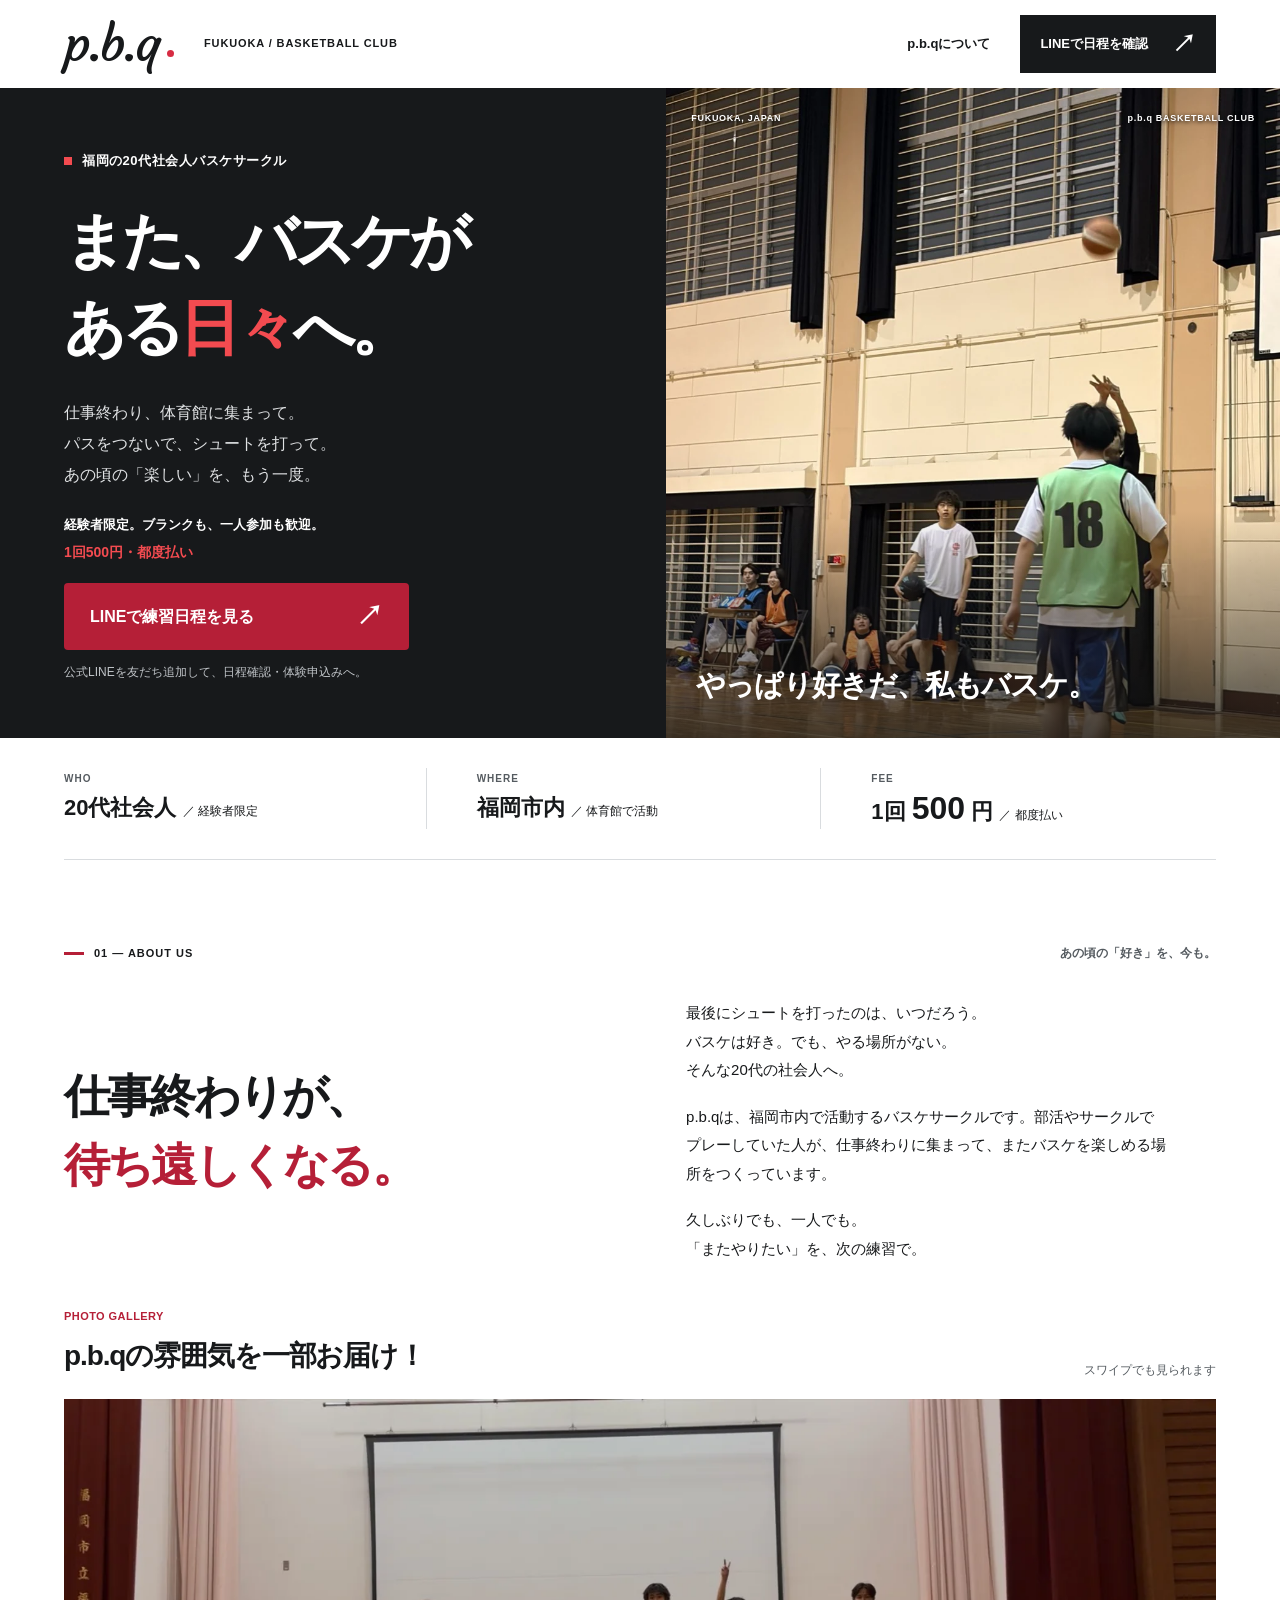
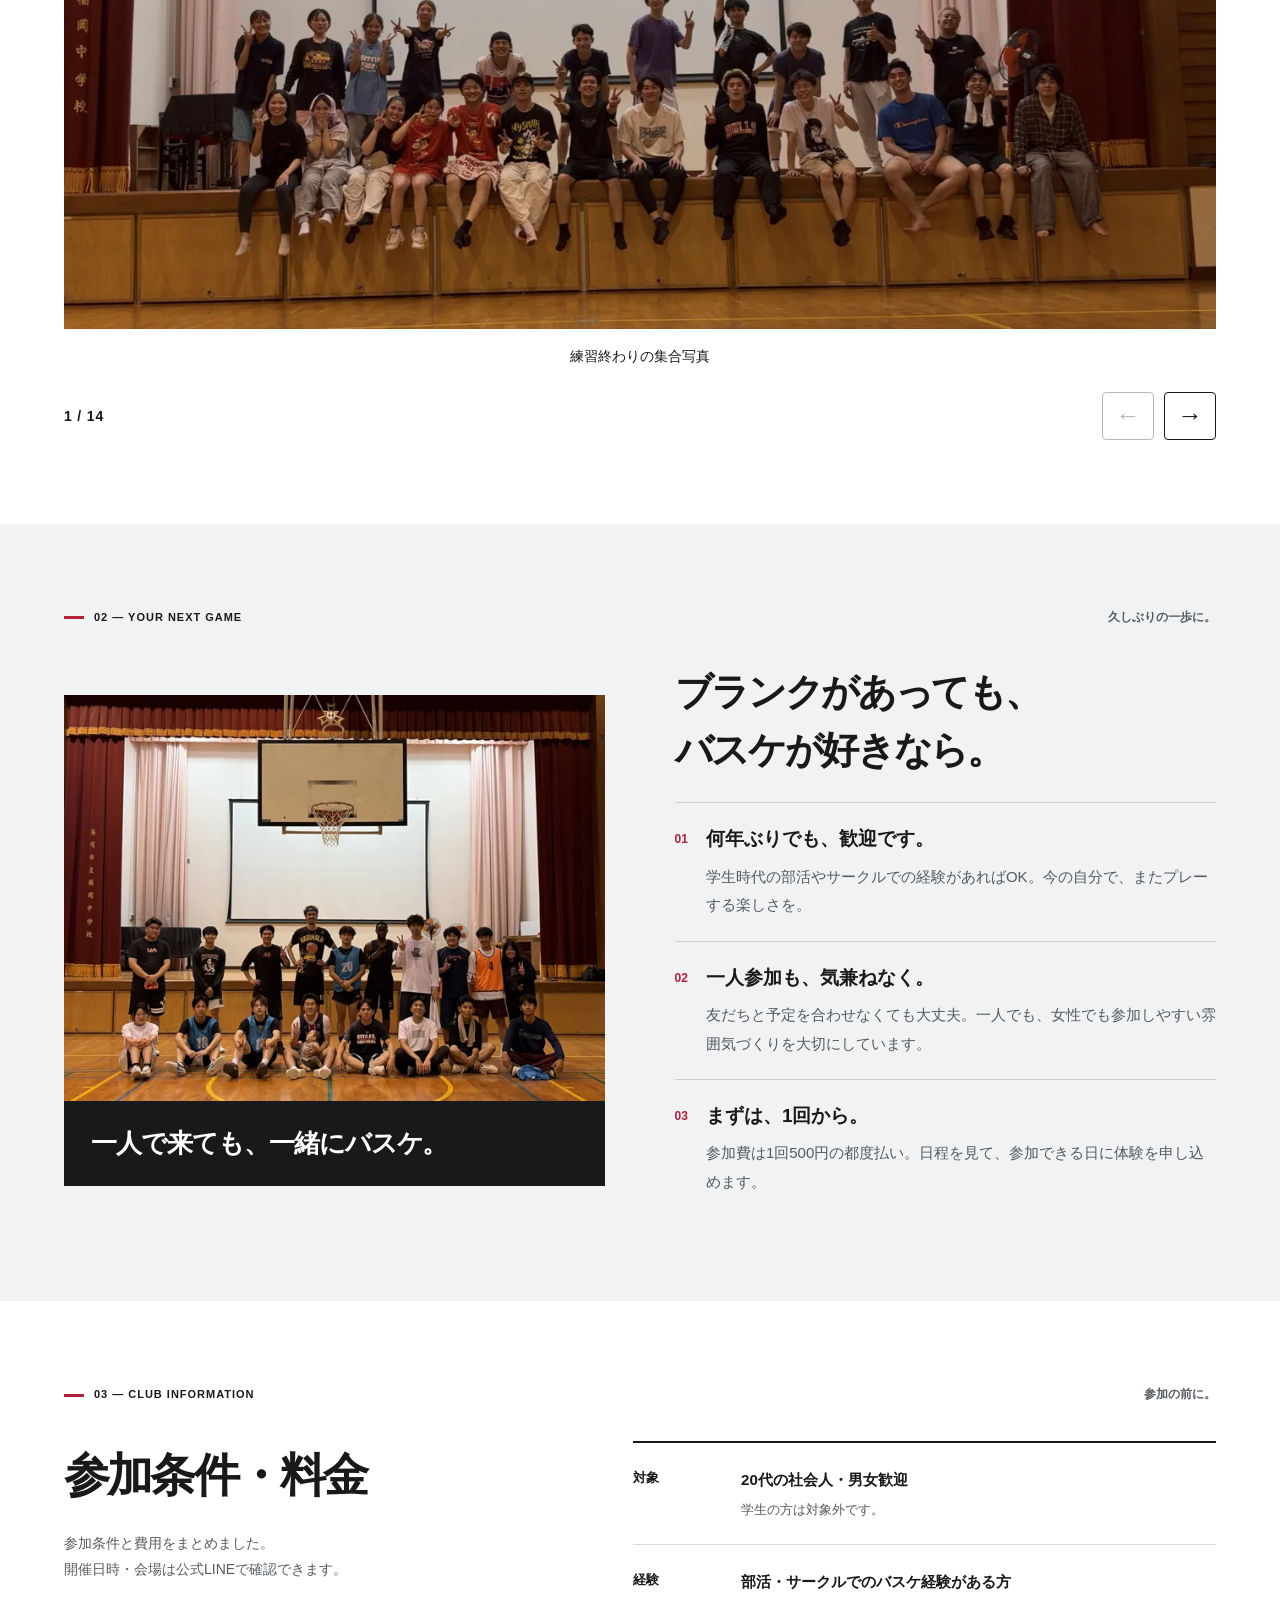
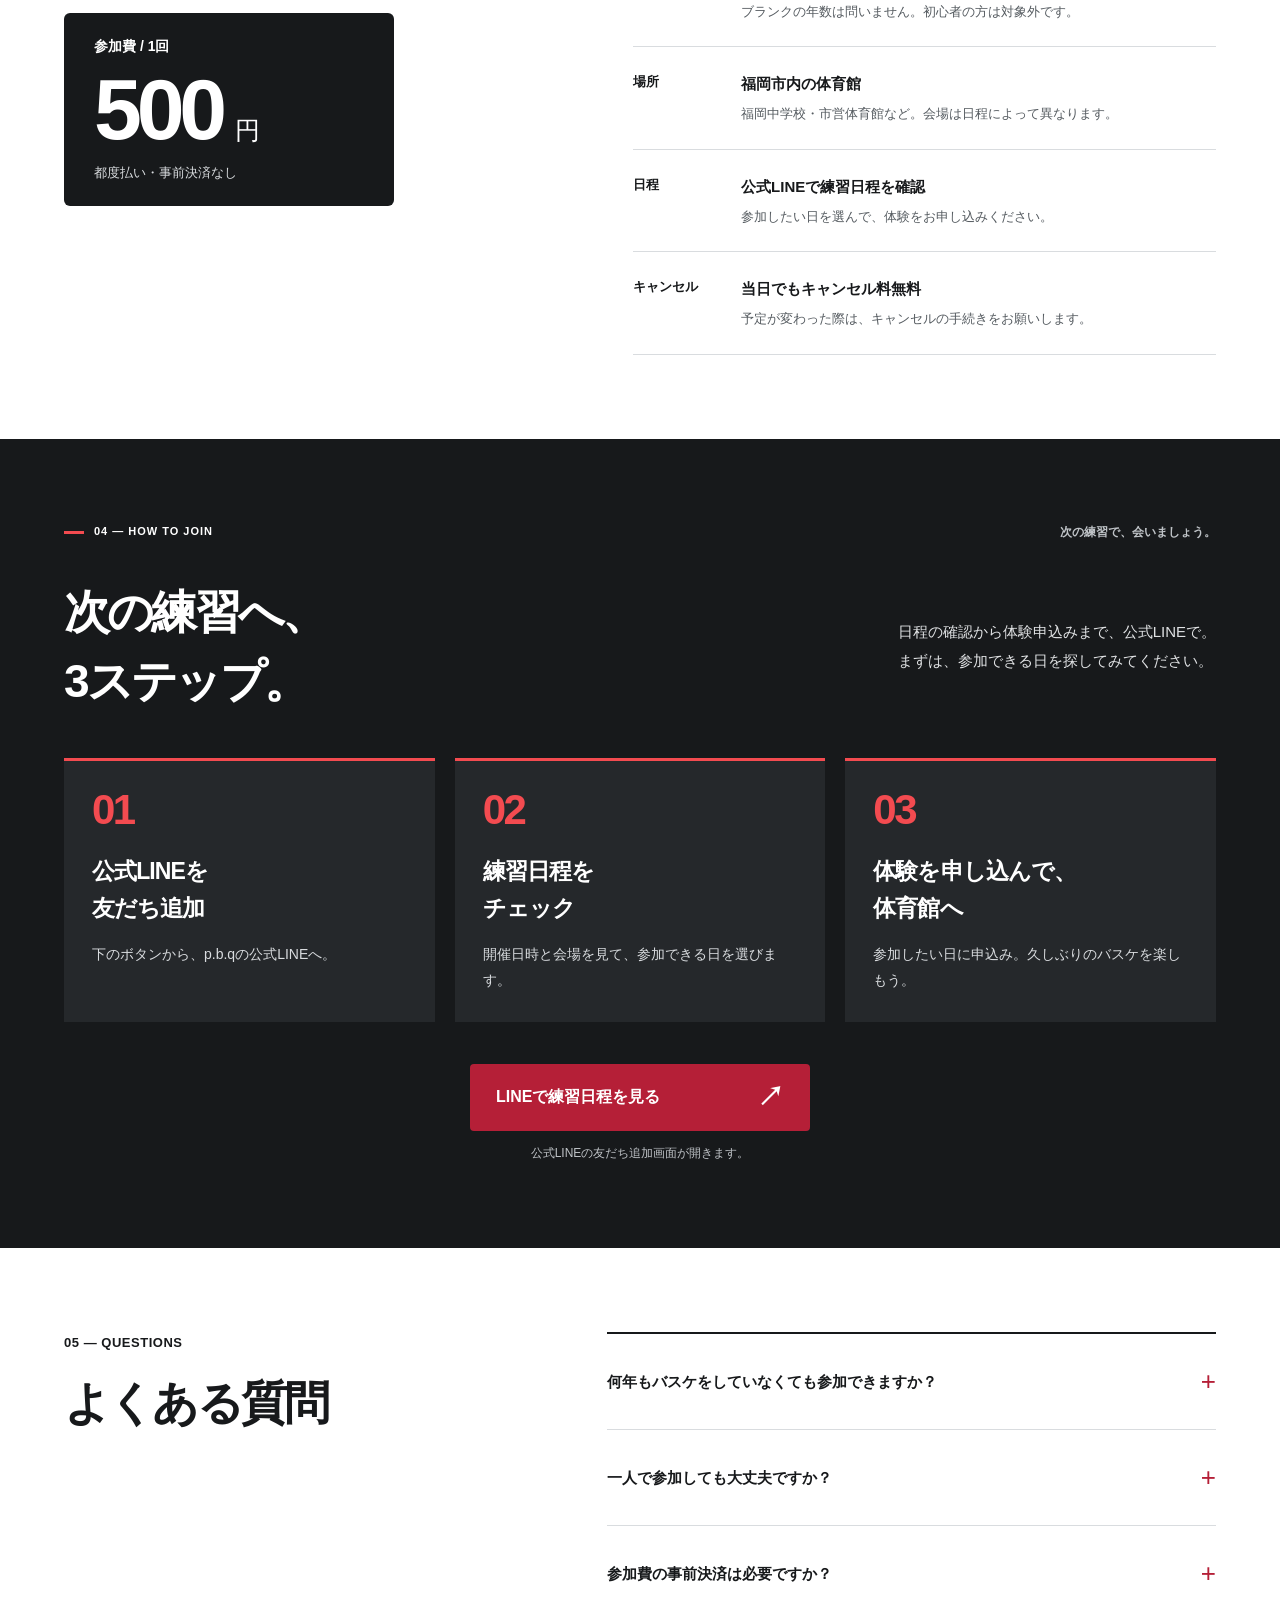
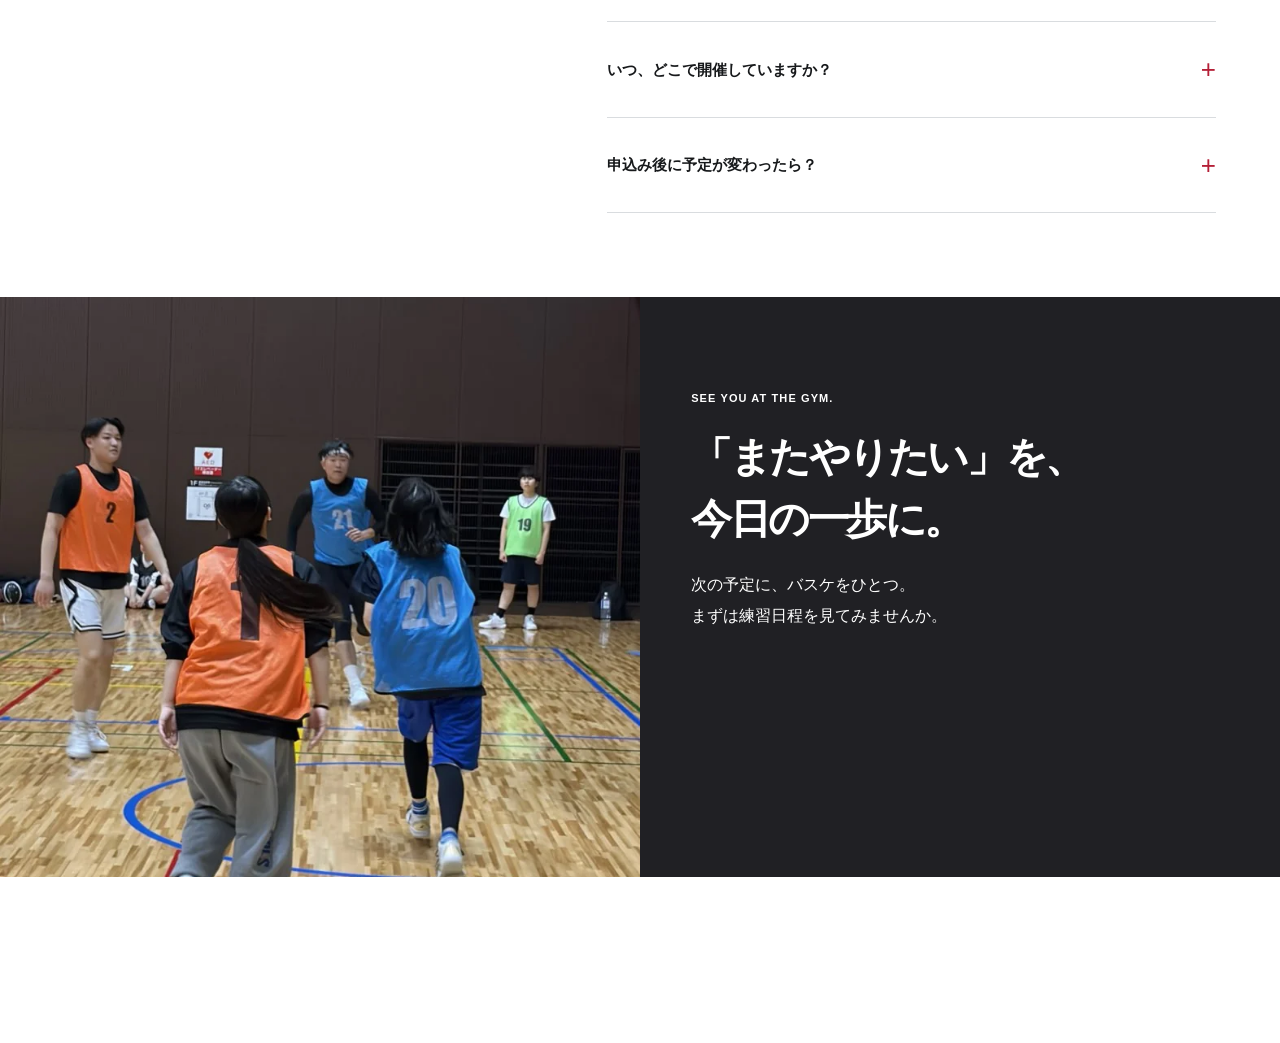
==== index.html @ 08706502 "Fire reveals once elements are 40% up the screen Co-Authored-By: Claude Opus 5 <noreply@anthropic.co" ====
<!doctype html>
<html lang="ja">
<head>
  <meta charset="utf-8">
  <meta name="viewport" content="width=device-width, initial-scale=1">
  <meta name="theme-color" content="#f4f1e9">
  <title>p.b.q｜また、バスケがある日々へ。福岡の20代社会人バスケ</title>
  <meta name="description" content="福岡で、もう一度バスケを。p.b.qは20代社会人・経験者のためのバスケサークルです。ブランク歓迎、一人参加も歓迎。1回500円。練習日程の確認と体験申込みは公式LINEから。">
  <link rel="canonical" href="https://spseishirotaguchi-sudo.github.io/pbq-lp/">
  <meta property="og:type" content="website">
  <meta property="og:locale" content="ja_JP">
  <meta property="og:title" content="また、バスケがある日々へ。｜p.b.q">
  <meta property="og:description" content="福岡の20代社会人バスケ。経験者限定・ブランク歓迎・1回500円。まずはLINEで練習日程を確認。">
  <meta property="og:url" content="https://spseishirotaguchi-sudo.github.io/pbq-lp/">
  <meta property="og:image" content="https://spseishirotaguchi-sudo.github.io/pbq-lp/img/teamphoto.jpg">
  <meta name="twitter:card" content="summary_large_image">
  <link rel="preload" href="assets/fonts/Courgette-Regular.ttf" as="font" type="font/ttf" crossorigin>
  <link rel="stylesheet" href="styles.css?v=5b7e20d913ac">
  <script>document.documentElement.className += ' js-rv';</script>
</head>
<body>
<a class="skip-link" href="#main">本文へ移動</a>
<header class="site-header wrap">
  <a class="wordmark" href="#" aria-label="p.b.q ページの先頭へ">p.b.q<span class="logo-dot" aria-hidden="true"></span></a>
  <span class="header-location">FUKUOKA / BASKETBALL CLUB</span>
  <nav aria-label="メインナビゲーション">
    <a class="nav-about" href="#about">p.b.qについて</a>
    <a class="header-cta" href="https://lin.ee/rdgWlbC" target="_blank" rel="noopener">LINEで日程を確認 <span aria-hidden="true">↗</span></a>
  </nav>
</header>
<main id="main">
  <div class="hero-stage"><section class="hero wrap" aria-labelledby="hero-title">
    <div class="hero-copy"><div class="hero-heading">
      <p class="eyebrow"><span class="small-square" aria-hidden="true"></span> 福岡の20代社会人バスケサークル</p>
      <h1 id="hero-title"><span>また、バスケが</span><br><span>ある<span class="outline-word">日々</span>へ。</span></h1>
      </div><div class="hero-details"><p class="hero-lead">仕事終わり、体育館に集まって。<br>パスをつないで、シュートを打って。<br>あの頃の「楽しい」を、もう一度。</p>
      <p class="hero-qualification">経験者限定。ブランクも、一人参加も歓迎。<br><span class="hero-fee">1回500円・都度払い</span></p>
      <a class="button" href="https://lin.ee/rdgWlbC" target="_blank" rel="noopener">LINEで練習日程を見る <span aria-hidden="true">↗</span></a>
      <p class="button-note">公式LINEを友だち追加して、日程確認・体験申込みへ。</p></div>
    </div>
    <div class="hero-visual">
      <div class="photo-index"><span>FUKUOKA, JAPAN</span><span>p.b.q BASKETBALL CLUB</span></div>
      <img class="hero-photo" src="assets/main-hero-1000.webp" srcset="assets/main-hero-560.webp 560w, assets/main-hero-1000.webp 1000w" sizes="(max-width:700px) 100vw, 50vw" width="1000" height="1779" alt="体育館でシュートを見上げる緑のビブスのメンバー" fetchpriority="high">
      <div class="photo-tag"><span>やっぱり好きだ、私もバスケ。</span></div>

    </div>
  </section>
  </div><div class="facts wrap" aria-label="参加の基本情報">
    <div><span class="fact-label">WHO</span><p>20代社会人 <small>／ 経験者限定</small></p></div>
    <div><span class="fact-label">WHERE</span><p>福岡市内 <small>／ 体育館で活動</small></p></div>
    <div><span class="fact-label">FEE</span><p>1回 <strong>500</strong> 円 <small>／ 都度払い</small></p></div>
  </div>

  <section class="intro section wrap" id="about" aria-labelledby="about-title">
    <div class="section-kicker"><span>01 — ABOUT US</span><span>あの頃の「好き」を、今も。</span></div>
    <div class="intro-grid">
      <h2 id="about-title">仕事終わりが、<br><span class="accent">待ち遠しくなる。</span></h2>
      <div class="intro-copy"><p>最後にシュートを打ったのは、いつだろう。<br>バスケは好き。でも、やる場所がない。<br>そんな20代の社会人へ。</p><p>p.b.qは、福岡市内で活動するバスケサークルです。部活やサークルでプレーしていた人が、仕事終わりに集まって、またバスケを楽しめる場所をつくっています。</p><p>久しぶりでも、一人でも。<br>「またやりたい」を、次の練習で。</p></div>
    </div>
    <section class="photo-gallery" aria-labelledby="gallery-title" aria-roledescription="カルーセル">
<div class="gallery-heading"><div><p class="eyebrow">PHOTO GALLERY</p><h3 id="gallery-title">p.b.qの雰囲気を一部お届け！</h3></div><span class="gallery-hint">スワイプでも見られます</span></div>
<div class="gallery-track" id="gallery-track" tabindex="0" aria-label="p.b.qの写真。左右の矢印キーでも切り替えられます"><figure class="gallery-slide" role="group" aria-roledescription="スライド" aria-label="1 / 14"><img src="assets/photo-teamphoto.webp" width="1400" height="644" alt="p.b.q：練習終わりの集合写真" loading="lazy" decoding="async"><figcaption>練習終わりの集合写真</figcaption></figure><figure class="gallery-slide" role="group" aria-roledescription="スライド" aria-label="2 / 14"><img src="assets/photo-action1.webp" width="675" height="1200" alt="p.b.q：練習中のひとコマ" loading="lazy" decoding="async"><figcaption>練習中のひとコマ</figcaption></figure><figure class="gallery-slide" role="group" aria-roledescription="スライド" aria-label="3 / 14"><img src="assets/photo-gallery1.webp" width="618" height="1100" alt="p.b.q：ゴール前のプレー" loading="lazy" decoding="async"><figcaption>ゴール前のプレー</figcaption></figure><figure class="gallery-slide" role="group" aria-roledescription="スライド" aria-label="4 / 14"><img src="assets/photo-gallery2.webp" width="618" height="1100" alt="p.b.q：シュートを狙って" loading="lazy" decoding="async"><figcaption>シュートを狙って</figcaption></figure><figure class="gallery-slide" role="group" aria-roledescription="スライド" aria-label="5 / 14"><img src="assets/photo-gallery3.webp" width="825" height="1100" alt="p.b.q：体育館でのひとコマ" loading="lazy" decoding="async"><figcaption>体育館でのひとコマ</figcaption></figure><figure class="gallery-slide" role="group" aria-roledescription="スライド" aria-label="6 / 14"><img src="assets/photo-gallery4.webp" width="618" height="1100" alt="p.b.q：ゲームの時間" loading="lazy" decoding="async"><figcaption>ゲームの時間</figcaption></figure><figure class="gallery-slide" role="group" aria-roledescription="スライド" aria-label="7 / 14"><img src="assets/photo-gallery5.webp" width="618" height="1100" alt="p.b.q：シュート直前" loading="lazy" decoding="async"><figcaption>シュート直前</figcaption></figure><figure class="gallery-slide" role="group" aria-roledescription="スライド" aria-label="8 / 14"><img src="assets/photo-gallery2.webp" width="618" height="1100" alt="p.b.q：いつもの練習風景" loading="lazy" decoding="async"><figcaption>いつもの練習風景</figcaption></figure><figure class="gallery-slide" role="group" aria-roledescription="スライド" aria-label="9 / 14"><img src="assets/photo-tower.webp" width="675" height="1200" alt="p.b.q：リバウンド！！" loading="lazy" decoding="async"><figcaption>リバウンド！！</figcaption></figure><figure class="gallery-slide" role="group" aria-roledescription="スライド" aria-label="10 / 14"><img src="assets/photo-net.webp" width="506" height="900" alt="p.b.q：上向いていこう" loading="lazy" decoding="async"><figcaption>上向いていこう</figcaption></figure><figure class="gallery-slide" role="group" aria-roledescription="スライド" aria-label="11 / 14"><img src="assets/photo-gallery6.webp" width="825" height="1100" alt="p.b.q：練習後の集合写真" loading="lazy" decoding="async"><figcaption>練習後の集合写真</figcaption></figure><figure class="gallery-slide" role="group" aria-roledescription="スライド" aria-label="12 / 14"><img src="assets/photo-gallery7.webp" width="1100" height="825" alt="p.b.q：みんなで記念撮影" loading="lazy" decoding="async"><figcaption>みんなで記念撮影</figcaption></figure><figure class="gallery-slide" role="group" aria-roledescription="スライド" aria-label="13 / 14"><img src="assets/photo-group.webp" width="1200" height="675" alt="p.b.q：p.b.q初懇親会！" loading="lazy" decoding="async"><figcaption>p.b.q初懇親会！</figcaption></figure><figure class="gallery-slide" role="group" aria-roledescription="スライド" aria-label="14 / 14"><img src="assets/photo-pushbg.webp" width="675" height="1200" alt="p.b.q：屋外でのバスケ" loading="lazy" decoding="async"><figcaption>屋外でのバスケ</figcaption></figure></div>
<div class="gallery-controls"><p class="gallery-count" aria-live="polite" aria-atomic="true">1 / 14</p><div><button type="button" class="gallery-prev" aria-label="前の写真" aria-controls="gallery-track" disabled>←</button><button type="button" class="gallery-next" aria-label="次の写真" aria-controls="gallery-track">→</button></div></div>
</section>
  </section>

  <section class="experience section" aria-labelledby="experience-title">
    <div class="wrap">
      <div class="section-kicker"><span>02 — YOUR NEXT GAME</span><span>久しぶりの一歩に。</span></div>
      <div class="experience-grid">
        <div class="experience-photo"><img src="assets/gallery7-1100.webp" srcset="assets/gallery7-640.webp 640w, assets/gallery7-1100.webp 1100w" sizes="(max-width: 700px) 100vw, 50vw" width="1100" height="825" alt="練習後にゴールの下で集まるp.b.qのメンバー" loading="lazy" decoding="async"><span class="image-stamp">一人で来ても、<br>一緒にバスケ。</span></div>
        <div class="experience-copy"><h2 id="experience-title">ブランクがあっても、<br>バスケが好きなら。</h2>
          <div class="reason"><span>01</span><div><h3>何年ぶりでも、歓迎です。</h3><p>学生時代の部活やサークルでの経験があればOK。今の自分で、またプレーする楽しさを。</p></div></div>
          <div class="reason"><span>02</span><div><h3>一人参加も、気兼ねなく。</h3><p>友だちと予定を合わせなくても大丈夫。一人でも、女性でも参加しやすい雰囲気づくりを大切にしています。</p></div></div>
          <div class="reason"><span>03</span><div><h3>まずは、1回から。</h3><p>参加費は1回500円の都度払い。日程を見て、参加できる日に体験を申し込めます。</p></div></div>
        </div>
      </div>
    </div>
  </section>

  <section class="details-section section wrap" id="details" aria-labelledby="details-title">
    <div class="section-kicker"><span>03 — CLUB INFORMATION</span><span>参加の前に。</span></div>
    <div class="details-grid">
      <div><h2 id="details-title">参加条件・料金</h2><p class="section-intro">参加条件と費用をまとめました。<br>開催日時・会場は公式LINEで確認できます。</p><div class="price"><span>参加費 / 1回</span><p><strong>500</strong><span>円</span></p><small>都度払い・事前決済なし</small></div></div>
      <dl class="info-list">
        <div><dt>対象</dt><dd>20代の社会人・男女歓迎<span>学生の方は対象外です。</span></dd></div>
        <div><dt>経験</dt><dd>部活・サークルでのバスケ経験がある方<span>ブランクの年数は問いません。初心者の方は対象外です。</span></dd></div>
        <div><dt>場所</dt><dd>福岡市内の体育館<span>福岡中学校・市営体育館など。会場は日程によって異なります。</span></dd></div>
        <div><dt>日程</dt><dd>公式LINEで練習日程を確認<span>参加したい日を選んで、体験をお申し込みください。</span></dd></div>
        <div><dt>キャンセル</dt><dd>当日でもキャンセル料無料<span>予定が変わった際は、キャンセルの手続きをお願いします。</span></dd></div>
      </dl>
    </div>
  </section>

  <section class="join-section section" id="join" aria-labelledby="join-title">
    <div class="wrap">
      <div class="section-kicker"><span>04 — HOW TO JOIN</span><span>次の練習で、会いましょう。</span></div>
      <div class="join-heading"><h2 id="join-title">次の練習へ、<br>3ステップ。</h2><p>日程の確認から体験申込みまで、公式LINEで。<br>まずは、参加できる日を探してみてください。</p></div>
      <ol class="steps">
        <li><span class="step-number">01</span><h3>公式LINEを<br>友だち追加</h3><p>下のボタンから、p.b.qの公式LINEへ。</p></li>
        <li><span class="step-number">02</span><h3>練習日程を<br>チェック</h3><p>開催日時と会場を見て、参加できる日を選びます。</p></li>
        <li><span class="step-number">03</span><h3>体験を申し込んで、<br>体育館へ</h3><p>参加したい日に申込み。久しぶりのバスケを楽しもう。</p></li>
      </ol>
      <div class="join-action"><a class="button" href="https://lin.ee/rdgWlbC" target="_blank" rel="noopener">LINEで練習日程を見る <span aria-hidden="true">↗</span></a><p class="button-note">公式LINEの友だち追加画面が開きます。</p></div>
    </div>
  </section>

  <section class="faq section wrap" aria-labelledby="faq-title">
    <div class="faq-heading"><p class="eyebrow">05 — QUESTIONS</p><h2 id="faq-title">よくある質問</h2></div>
    <div class="faq-list">
      <details><summary>何年もバスケをしていなくても参加できますか？<span aria-hidden="true">+</span></summary><p>はい。学生時代に部活やサークルでの経験があれば、ブランクの年数は問いません。経験者を対象としているため、初心者の方は参加対象外です。</p></details>
      <details><summary>一人で参加しても大丈夫ですか？<span aria-hidden="true">+</span></summary><p>一人参加も歓迎しています。友だち同士でなくても参加できます。初めての方や女性も参加しやすい雰囲気づくりを大切にしています。</p></details>
      <details><summary>参加費の事前決済は必要ですか？<span aria-hidden="true">+</span></summary><p>事前決済はありません。参加費は1回500円の都度払いです。</p></details>
      <details><summary>いつ、どこで開催していますか？<span aria-hidden="true">+</span></summary><p>福岡中学校や市営体育館など、福岡市内で活動しています。開催日時と会場は日程によって異なるため、公式LINEで最新の練習日程をご確認ください。</p></details>
      <details><summary>申込み後に予定が変わったら？<span aria-hidden="true">+</span></summary><p>当日でもキャンセル料無料です。参加できなくなった場合は、キャンセルの手続きをお願いします。</p></details>
    </div>
  </section>

  <section class="final-section" aria-labelledby="final-title">
    <div class="final-photo"><img src="assets/action1-900.webp" srcset="assets/action1-560.webp 560w, assets/action1-900.webp 787w" sizes="(max-width:700px) 100vw, 50vw" width="787" height="1400" alt="体育館でゲームを楽しむp.b.qのメンバー" loading="lazy" decoding="async"></div>
    <div class="final-copy"><p class="eyebrow">SEE YOU AT THE GYM.</p><h2 id="final-title">「またやりたい」を、<br>今日の一歩に。</h2><p>次の予定に、バスケをひとつ。<br>まずは練習日程を見てみませんか。</p><a class="button button-light" href="https://lin.ee/rdgWlbC" target="_blank" rel="noopener">LINEで練習日程を見る <span aria-hidden="true">↗</span></a><p class="button-note">友だち追加 → 日程確認 → 体験申込み<br>20代社会人・経験者限定 / 1回500円</p></div>
  </section>
</main>
<footer class="site-footer wrap"><div><a class="wordmark" href="#" aria-label="p.b.q ページの先頭へ">p.b.q</a><p>福岡の20代社会人バスケサークル</p></div><a class="instagram-link" href="https://www.instagram.com/p.b.q_fukuoka/" target="_blank" rel="noopener"><svg class="instagram-icon" viewBox="0 0 24 24" fill="none" stroke="currentColor" stroke-width="1.8" aria-hidden="true"><rect x="3" y="3" width="18" height="18" rx="5"/><circle cx="12" cy="12" r="4"/><circle cx="17.5" cy="6.5" r="1" fill="currentColor" stroke="none"/></svg><span class="instagram-text">練習の雰囲気をInstagramで見る</span> <span aria-hidden="true">↗</span></a><small>© p.b.q</small></footer>
<div class="mobile-cta" hidden><span>経験者・ブランク歓迎<small>20代社会人 / 1回500円</small></span><a href="https://lin.ee/rdgWlbC" target="_blank" rel="noopener">LINEで日程を見る <span aria-hidden="true">↗</span></a></div>
<script>
// Show the mobile shortcut after the introduction; the in-page links work without JS.
if ('IntersectionObserver' in window) {
  const shortcut = document.querySelector('.mobile-cta');
  new IntersectionObserver(([entry]) => {
    shortcut.hidden = entry.isIntersecting || entry.boundingClientRect.top > 0;
  }).observe(document.querySelector('.hero-stage'));
}
</script>
<script>
// Reveal blocks as they enter the viewport, staggered within each group.
// Everything stays visible without JS, and motion is skipped when the visitor
// asks for reduced motion.
(function () {
  if (!('IntersectionObserver' in window) ||
      window.matchMedia('(prefers-reduced-motion: reduce)').matches) {
    document.documentElement.classList.remove('js-rv');
    return;
  }
  const STEP = 90;    // ms between items revealed together
  const MAX = 6;      // cap so long lists never stall
  const items = [];

  function group(root, selector) {
    if (!root) return;
    root.querySelectorAll(selector).forEach((el) => {
      el.setAttribute('data-rv', '');
      items.push(el);
    });
  }

  // Stagger by vertical position, not DOM order, so a batch always reads
  // top to bottom even after the layout reflows to one column on phones.
  function show(batch) {
    batch
      .map((el) => ({ el, top: el.getBoundingClientRect().top }))
      .sort((a, b) => a.top - b.top)
      .forEach((entry, i) => {
        entry.el.style.transitionDelay = Math.min(i, MAX) * STEP + 'ms';
        entry.el.classList.add('rv-in');
      });
  }

  group(document.querySelector('.hero-copy'),
        '.eyebrow, #hero-title > span, .hero-lead, .hero-qualification, .button, .button-note');
  group(document.querySelector('.hero-visual'), '.photo-index, .photo-tag');
  group(document.querySelector('.facts'), ':scope > div');
  group(document.querySelector('.intro'), '.section-kicker, #about-title, .intro-copy p');
  group(document.querySelector('.photo-gallery'), '.gallery-heading > div, .gallery-hint, .gallery-track, .gallery-controls');
  group(document.querySelector('.experience'),
        '.section-kicker, .experience-photo, #experience-title, .reason');
  group(document.querySelector('.details-section'),
        '.section-kicker, #details-title, .section-intro, .price, .info-list > div');
  group(document.querySelector('.join-section'),
        '.section-kicker, .join-heading, .steps li, .join-action');
  group(document.querySelector('.faq'), '.faq-heading, .faq-list details');
  group(document.querySelector('.final-section'), '.final-photo, .final-copy > *');
  group(document.querySelector('.site-footer'), ':scope > *');

  const io = new IntersectionObserver((entries) => {
    const batch = [];
    entries.forEach((entry) => {
      if (!entry.isIntersecting) return;
      io.unobserve(entry.target);
      batch.push(entry.target);
    });
    if (batch.length) show(batch);
  }, { threshold: 0, rootMargin: '0px 0px -40% 0px' });  // fire once it is 40% up the screen
  items.forEach((el) => io.observe(el));

  // Safety net for anchor jumps / flick scrolls: reveal only elements that
  // have already scrolled completely past the top, never ones still below.
  let ticking = false;
  function sweep() {
    ticking = false;
    const missed = items.filter((el) =>
      !el.classList.contains('rv-in') && el.getBoundingClientRect().bottom < 0);
    if (!missed.length) return;
    missed.forEach((el) => io.unobserve(el));
    show(missed);
  }
  addEventListener('scroll', () => {
    if (!ticking) { ticking = true; requestAnimationFrame(sweep); }
  }, { passive: true });
})();
</script>
<script src="gallery.js?v=0e367ca9d9dc"></script>
</body>
</html>
---- styles.css ----
:root {
  --paper:#fff;
  --ink:#17191b;
  --muted:#555b60;
  --line:#d9dcdf;
  --orange:#b51f37;
  --white:#fff;
  --dark:#17191b;
  --font:"Hiragino Kaku Gothic ProN","Yu Gothic",Meiryo,sans-serif}

* {
  box-sizing:border-box}
html {
  scroll-behavior:smooth;
  scroll-padding-top:24px}
body {
  margin:0;
  color:var(--ink);
  background:var(--paper);
  font-family:var(--font);
  -webkit-font-smoothing:antialiased}
a {
  color:inherit;
  text-decoration:none}
a:focus-visible,summary:focus-visible {
  outline:3px solid #d72c43;
  outline-offset:5px}
img {
  display:block;
  max-width:100%;
  object-fit:cover}
h1,h2,h3,p,figure {
  margin:0}
p {
  line-height:1.9}
h2 {
  font-size:clamp(32px,3.6vw,52px);
  font-weight:900;
  line-height:1.5;
  letter-spacing:-.06em}
h3 {
  line-height:1.6}
::selection {
  background:#f34b50;
  color:#111}
.wrap {
  width:min(1280px,90%);
  margin-inline:auto}

.site-header {
  height:88px;
  display:flex;
  align-items:center;
  gap:30px}
.wordmark {
  font:900 48px/1 Arial,sans-serif;
  letter-spacing:-4px;
  display:inline-flex;
  align-items:center;
  min-height:44px}
.logo-dot {
  width:9px;
  height:9px;
  background:#202024;
  border-radius:50%;
  margin:13px 0 0 8px}
.header-location {
  font:700 11px/1.6 Arial,sans-serif;
  letter-spacing:.08em}
.site-header nav {
  margin-left:auto;
  display:flex;
  align-items:center;
  gap:30px;
  font-size:13px;
  font-weight:700}
.nav-about {
  padding-block:15px}
.header-cta {
  padding:13px 20px;
  background:var(--ink);
  color:white;
  display:flex;
  gap:24px;
  align-items:center;
  min-height:48px}
.header-cta span {
  font-size:24px}

.hero-stage {
  background:#17191b;
  color:white;
  overflow:hidden}
.hero {
  display:grid;
  grid-template-columns:1.05fr 1fr;
  gap:25px;
  position:relative;
  min-height:650px}
.hero-copy {
  padding:62px 0 52px;
  position:relative;
  z-index:2}
.eyebrow {
  font-size:13px;
  font-weight:700;
  line-height:1.7;
  letter-spacing:.04em;
  display:flex;
  align-items:center;
  gap:10px}
.small-square {
  width:8px;
  height:8px;
  background:#f34b50;
  display:inline-block;
  flex-shrink:0}
h1 {
  font-size:clamp(44px,4.8vw,70px);
  line-height:1.42;
  letter-spacing:-.07em;
  font-weight:900;
  margin:25px 0}
.outline-word {
  color:#f34b50}
.hero-lead {
  font-size:16px;
  line-height:1.95;
  color:#e0e2e4}
.hero-qualification {
  font-size:13px;
  line-height:1.7;
  font-weight:700;
  margin:24px 0 18px}
.hero-fee {
  display:inline-block;
  font-size:14px;
  margin-top:5px;
  color:#f34b50}
.button {
  display:inline-flex;
  justify-content:space-between;
  align-items:center;
  gap:40px;
  background:var(--orange);
  color:white;
  padding:20px 26px;
  font-weight:700;
  font-size:16px;
  line-height:1.5;
  min-height:64px;
  border-radius:4px;
  transition:background .2s,transform .2s}
.button:hover {
  background:#95182d;
  transform:translateY(-2px)}
.button span {
  font-size:27px;
  line-height:1}
.hero .button {
  background:#f34b50;
  color:#17191b;
  min-width:345px}
.hero .button:hover {
  background:#95182d}
.button-note {
  font-size:12px;
  line-height:1.8;
  color:var(--muted);
  margin-top:12px}
.hero .button-note {
  color:#bfc3c7;
  max-width:360px}
.hero-visual {
  position:relative;
  align-self:stretch;
  min-width:0;
  margin-right:calc((min(1280px,90vw) - 100vw)/2);
  overflow:hidden}
.hero-photo {
  width:100%;
  height:100%;
  position:absolute;
  inset:0;
  object-position:center 53%}
.hero-visual:after {
  content:"";
  position:absolute;
  inset:0;
  background:linear-gradient(0deg,#111b,transparent 35%);
  pointer-events:none}
.photo-index {
  position:absolute;
  z-index:1;
  top:25px;
  left:25px;
  right:25px;
  display:flex;
  justify-content:space-between;
  color:#fff;
  font:700 9px Arial,sans-serif;
  letter-spacing:.08em;
  text-shadow:0 1px 4px #000}
.photo-tag {
  position:absolute;
  z-index:1;
  bottom:32px;
  left:30px;
  right:20px;
  font-size:clamp(20px,2.3vw,32px);
  font-weight:800;
  letter-spacing:-.04em;
  color:white}
.facts {
  display:grid;
  grid-template-columns:repeat(3,1fr);
  padding:30px 0;
  gap:32px;
  border-bottom:1px solid var(--line)}
.facts>div {
  border-right:1px solid var(--line);
  padding-left:18px}
.facts>div:first-child {
  padding-left:0}
.facts>div:last-child {
  border:0}
.fact-label {
  font:700 10px Arial,sans-serif;
  letter-spacing:.1em;
  color:var(--muted)}
.facts p {
  font-size:22px;
  font-weight:800;
  line-height:1.6;
  margin-top:4px}
.facts small {
  font-size:12px;
  font-weight:400;
  white-space:nowrap}
.facts strong {
  font:800 32px Arial,sans-serif}

.section {
  padding-block:84px}
.section-kicker {
  display:flex;
  justify-content:space-between;
  gap:20px;
  margin-bottom:36px;
  font-size:12px;
  font-weight:700;
  line-height:1.6}
.section-kicker span:first-child {
  font:700 11px/1.6 Arial,sans-serif;
  letter-spacing:.09em;
  display:flex;
  align-items:center;
  gap:10px}
.section-kicker span:first-child:before {
  content:"";
  width:20px;
  height:3px;
  background:var(--orange)}
.section-kicker span:last-child {
  color:var(--muted)}
.intro-grid {
  display:grid;
  grid-template-columns:1fr 1fr;
  gap:8%;
  align-items:center;
  padding-bottom:44px}
.accent {
  color:var(--orange)}
.intro-copy {
  font-size:15px;
  max-width:480px}
.intro-copy p+p {
  margin-top:18px}
.team-photo img {
  height:auto;
  max-height:500px;
  width:100%;
  object-position:center 65%;
  aspect-ratio:2.8/1}
.team-photo figcaption {
  display:flex;
  justify-content:space-between;
  gap:12px;
  font-size:11px;
  color:var(--muted);
  margin-top:13px}
.team-photo figcaption span:first-child {
  font:700 10px Arial,sans-serif;
  letter-spacing:.1em}

.experience {
  background:#f0f2f3}
.experience-grid {
  display:grid;
  grid-template-columns:1fr 1fr;
  gap:6%;
  align-items:center}
.experience-photo {
  position:relative;
  min-width:0;
  overflow:hidden}
.experience-photo img {
  width:100%;
  height:auto;
  aspect-ratio:1/1.12;
  object-position:center 70%}
.image-stamp {
  position:absolute;
  bottom:0;
  left:0;
  right:0;
  background:#17191be8;
  color:#fff;
  padding:23px 27px;
  font-size:27px;
  font-weight:800;
  line-height:1.5;
  letter-spacing:-.04em}
.experience-copy h2 {
  font-size:clamp(29px,3vw,42px);
  margin-bottom:24px}
.reason {
  display:flex;
  gap:18px;
  padding-block:21px;
  border-top:1px solid #cbd0d4}
.reason>span {
  font:700 12px/1.8 Arial,sans-serif;
  color:var(--orange);
  padding-top:5px}
.reason h3 {
  font-size:19px;
  margin-bottom:8px}
.reason p {
  font-size:15px;
  color:var(--muted)}

.details-grid {
  display:grid;
  grid-template-columns:.9fr 1.1fr;
  gap:8%}
.section-intro {
  font-size:14px;
  color:var(--muted);
  margin-top:20px}
.price {
  margin-top:30px;
  background:#17191b;
  color:white;
  padding:24px 30px;
  max-width:330px;
  border-radius:6px}
.price>span {
  font-size:14px;
  font-weight:700}
.price p {
  display:flex;
  align-items:baseline;
  gap:13px;
  line-height:1.15;
  margin:6px 0}
.price strong {
  font:800 86px/1.1 Arial,sans-serif;
  letter-spacing:-.06em}
.price p span {
  font-size:25px}
.price small {
  font-size:13px;
  color:#d9dcdf}
.info-list {
  margin:0}
.info-list>div {
  display:grid;
  grid-template-columns:90px 1fr;
  gap:18px;
  padding:23px 0;
  border-bottom:1px solid var(--line)}
.info-list>div:first-child {
  border-top:2px solid var(--ink)}
.info-list dt {
  font-size:13px;
  font-weight:700;
  line-height:1.8}
.info-list dd {
  margin:0;
  font-size:15px;
  font-weight:700;
  line-height:1.8}
.info-list dd span {
  display:block;
  font-size:13px;
  color:var(--muted);
  font-weight:400;
  margin-top:5px}

.join-section {
  background:#17191b;
  color:#fff}
.join-section .section-kicker span:last-child {
  color:#bfc3c7}
.join-section .section-kicker span:first-child:before {
  background:#f34b50}
.join-heading {
  display:flex;
  align-items:center;
  justify-content:space-between;
  gap:35px}
.join-heading p {
  font-size:15px;
  color:#e0e2e4}
.steps {
  list-style:none;
  padding:0;
  margin:42px 0;
  display:grid;
  grid-template-columns:repeat(3,1fr);
  gap:20px}
.steps li {
  padding:28px;
  background:#25282b;
  border-top:3px solid #f34b50}
.step-number {
  font:800 42px/1 Arial,sans-serif;
  color:#f34b50;
  letter-spacing:-.06em}
.steps h3 {
  font-size:23px;
  margin:22px 0 14px;
  letter-spacing:-.04em}
.steps p {
  font-size:14px;
  color:#d9dcdf}
.join-action {
  text-align:center}
.join-action .button {
  background:#f34b50;
  color:#17191b;
  min-width:340px}
.join-action .button-note {
  color:#bfc3c7}
.faq {
  display:grid;
  grid-template-columns:.85fr 1.15fr;
  gap:8%}
.faq h2 {
  margin-top:15px}
.faq-list {
  border-top:2px solid var(--ink)}
details {
  border-bottom:1px solid var(--line)}
summary {
  display:flex;
  justify-content:space-between;
  align-items:center;
  gap:20px;
  list-style:none;
  cursor:pointer;
  font-size:15px;
  font-weight:700;
  line-height:1.8;
  padding:24px 0}
summary::-webkit-details-marker {
  display:none}
summary span {
  font-size:26px;
  color:var(--orange);
  font-weight:400}
details[open] summary span {
  transform:rotate(45deg)}
details>p {
  font-size:14px;
  line-height:1.9;
  color:var(--muted);
  padding:0 20px 24px 0}

.final-section {
  display:grid;
  grid-template-columns:1fr 1fr;
  background:#202024;
  color:#17191b}
.final-photo img {
  width:100%;
  height:100%;
  min-height:480px;
  object-position:center 65%}
.final-copy {
  padding:56px clamp(28px,4vw,65px);
  align-self:center}
.final-copy h2 {
  font-size:clamp(30px,3.2vw,46px);
  margin:20px 0}
.final-copy>p:not(.button-note):not(.eyebrow) {
  font-size:16px;
  margin-bottom:28px}
.final-copy .eyebrow {
  font:700 11px/1.6 Arial,sans-serif;
  letter-spacing:.1em}
.button-light {
  background:#17191b;
  color:white}
.button-light:hover {
  background:#30363a}
.final-copy .button-note {
  color:#17191b;
  font-size:13px}
.site-footer {
  display:flex;
  gap:30px;
  align-items:center;
  padding-block:38px}
.site-footer .wordmark {
  font-size:40px}
.site-footer p {
  font-size:12px;
  color:var(--muted);
  margin-top:10px}
.instagram-link {
  margin-left:auto;
  font-size:13px;
  font-weight:700;
  padding-block:15px}
.instagram-link span {
  margin-left:15px}
.site-footer>small {
  font-size:11px;
  color:var(--muted)}
.mobile-cta {
  display:none}
.skip-link {
  position:fixed;
  top:-150px;
  left:12px;
  background:#fff;
  color:#17191b;
  padding:14px;
  z-index:50}
.skip-link:focus {
  top:12px}

@media(max-width:1050px) {
  .header-location {
  display:none}
.hero {
  grid-template-columns:1.05fr 1fr;
  gap:25px;
  min-height:620px}
.hero-copy {
  padding-block:42px}
h1 {
  font-size:clamp(35px,4.7vw,53px)}
.hero .button {
  min-width:0;
  font-size:14px;
  padding:18px;
  gap:22px}
.hero .eyebrow {
  font-size:11px}
.hero-lead {
  font-size:14px}
.hero-qualification {
  font-size:12px}
.hero .button-note {
  font-size:11px}
.facts p {
  font-size:18px}
.facts small {
  display:block;
  font-size:12px}
.experience-grid,.details-grid,.faq {
  gap:5%}
.experience-copy h2 {
  font-size:29px}
.reason h3 {
  font-size:17px}
.reason p {
  font-size:14px}
.reason {
  padding-block:18px}
.steps li {
  padding:20px}
.steps h3 {
  font-size:21px}
.join-heading p {
  font-size:13px}
.final-copy {
  padding:35px 25px}
.final-copy .button {
  font-size:14px;
  padding:18px;
  gap:22px}
.info-list>div {
  grid-template-columns:76px 1fr;
  gap:12px}
}

@media(max-width:700px) {
  .wrap {
  width:90%}
.site-header {
  height:72px}
.wordmark {
  font-size:38px;
  letter-spacing:-3px}
.logo-dot {
  width:7px;
  height:7px;
  margin-left:6px}
.nav-about {
  display:none}
.header-cta {
  font-size:11px;
  min-height:44px;
  padding:10px 12px;
  gap:15px}
.hero {
  display:flex;
  flex-direction:column;
  gap:0;
  min-height:0;
  width:100%}
.hero-copy {
  padding:30px 5% 28px}
.hero .eyebrow {
  font-size:11px}
h1 {
  font-size:clamp(34px,9vw,61px);
  line-height:1.35;
  margin:17px 0;
  letter-spacing:-.065em}
.hero-lead {
  font-size:14px;
  line-height:1.8}
.hero-qualification {
  font-size:12px;
  margin:16px 0 13px}
.hero-fee {
  font-size:13px}
.hero .button {
  width:100%;
  font-size:15px;
  min-height:56px;
  padding:16px 20px}
.hero .button-note {
  font-size:11px;
  max-width:none;
  margin-top:9px}
.hero-visual {
  margin:0;
  height:300px;
  align-self:auto}
.hero-photo {
  object-position:50% 49%}
.photo-index {
  top:15px;
  left:5%;
  right:5%;
  font-size:8px}
.photo-tag {
  left:5%;
  bottom:18px;
  font-size:23px}
.facts {
  gap:10px;
  padding-block:22px}
.facts>div {
  padding-left:8px}
.facts p {
  font-size:14px;
  line-height:1.7}
.facts small {
  font-size:10px;
  white-space:normal}
.fact-label {
  font-size:9px}
.facts strong {
  font-size:25px}
.section {
  padding-block:55px}
.section-kicker {
  font-size:10px;
  gap:14px;
  margin-bottom:28px}
.section-kicker span:first-child {
  font-size:9px;
  letter-spacing:.03em;
  gap:7px}
.section-kicker span:first-child:before {
  width:13px}
.section-kicker span:last-child {
  font-size:10px}
h2 {
  font-size:31px;
  line-height:1.5}
.intro-grid {
  grid-template-columns:1fr;
  gap:24px;
  padding-bottom:28px}
.intro-copy {
  font-size:15px;
  max-width:none}
.intro-copy p+p {
  margin-top:15px}
.team-photo {
  margin-inline:-5.55%}
.team-photo img {
  aspect-ratio:1.8/1;
  object-position:center 70%}
.team-photo figcaption {
  margin-inline:5%;
  font-size:10px}
.team-photo figcaption span:first-child {
  font-size:9px}
.experience-grid {
  display:flex;
  flex-direction:column;
  gap:30px}
.experience-photo {
  width:100%}
.experience-photo img {
  aspect-ratio:1.25/1;
  object-position:center 68%}
.image-stamp {
  font-size:21px;
  padding:15px 20px;
  background:#17191bef}
.experience-copy h2 {
  font-size:29px;
  margin-bottom:20px}
.reason {
  padding:20px 0;
  gap:16px}
.reason h3 {
  font-size:18px}
.reason p {
  font-size:14px}
.details-grid {
  grid-template-columns:1fr;
  gap:30px}
.section-intro {
  font-size:14px;
  margin-top:16px}
.price {
  margin-top:25px;
  max-width:none;
  padding:22px 25px;
  position:relative}
.price strong {
  font-size:72px}
.price small {
  font-size:12px}
.info-list>div {
  grid-template-columns:70px 1fr;
  padding:20px 0;
  gap:12px}
.info-list dt {
  font-size:12px}
.info-list dd {
  font-size:14px}
.info-list dd span {
  font-size:13px}
.join-heading {
  display:block}
.join-heading p {
  font-size:14px;
  margin-top:20px}
.steps {
  grid-template-columns:1fr;
  gap:12px;
  margin:28px 0}
.steps li {
  display:grid;
  grid-template-columns:40px 1fr;
  gap:10px 15px;
  padding:20px;
  border-top:0;
  border-left:3px solid #f34b50}
.step-number {
  font-size:29px;
  padding-top:3px}
.steps h3 {
  font-size:19px;
  margin:0}
.steps h3 br {
  display:none}
.steps p {
  grid-column:2;
  font-size:13px}
.join-action .button {
  width:100%;
  min-width:0;
  font-size:15px;
  padding:18px 20px}
.join-action .button-note {
  font-size:11px}
.faq {
  grid-template-columns:1fr;
  gap:28px}
.faq h2 {
  margin-top:10px}
summary {
  font-size:14px;
  padding:23px 0;
  gap:15px}
details>p {
  font-size:14px}
.final-section {
  grid-template-columns:1fr}
.final-photo img {
  min-height:0;
  height:auto;
  aspect-ratio:1.45/1;
  object-position:center 70%}
.final-copy {
  padding:35px 5% 40px}
.final-copy h2 {
  font-size:30px}
.final-copy>p:not(.button-note):not(.eyebrow) {
  font-size:15px}
.final-copy .button {
  width:100%;
  font-size:15px;
  padding:18px 20px}
.final-copy .button-note {
  font-size:12px}
.site-footer {
  flex-wrap:wrap;
  gap:20px;
  padding-block:30px 125px}
.site-footer>div {
  width:100%}
.site-footer p {
  font-size:11px}
.instagram-link {
  margin:0;
  font-size:11px}
.site-footer>small {
  margin-left:auto;
  font-size:10px}
.mobile-cta {
  position:fixed;
  bottom:0;
  left:0;
  right:0;
  display:flex;
  justify-content:space-between;
  align-items:center;
  gap:10px;
  background:white;
  box-shadow:0 -3px 15px #0001;
  border-top:1px solid #d9dcdf;
  padding:11px 5% calc(11px + env(safe-area-inset-bottom));
  z-index:20}
.mobile-cta>span {
  font-size:10px;
  font-weight:700;
  line-height:1.7}
.mobile-cta small {
  display:block;
  font-size:10px;
  font-weight:400}
.mobile-cta a {
  display:flex;
  gap:13px;
  align-items:center;
  min-height:48px;
  background:var(--orange);
  color:white;
  border-radius:4px;
  padding:13px;
  font-size:11px;
  font-weight:700}
.mobile-cta a span {
  font-size:20px}
a,summary {
  scroll-margin-bottom:100px}
}

@media(prefers-reduced-motion:reduce) {
  html {
  scroll-behavior:auto}
*,*::before,*::after {
  transition:none!important;
  animation:none!important}
}


/* Keep every member visible, and bring the game into the mobile first view. */
.experience-photo img {
  aspect-ratio:4/3;
  object-position:center}

.image-stamp {
  position:static;
  display:block;
  background:#17191b;
  font-size:26px}

.image-stamp br {
  display:none}

.final-photo img {
  object-position:50% 63%;
  max-height:580px}

@media(max-width:700px) {
  
.hero-copy {
  display:contents}

.hero-heading {
  order:1;
  padding:26px 5% 20px}

.hero-heading h1 {
  margin:16px 0 0}

.hero-visual {
  order:2;
  height:260px}

.hero-details {
  order:3;
  padding:23px 5% 29px}

.hero-details .hero-lead {
  font-size:14px}

.photo-tag {
  font-size:21px;
  bottom:16px}

.image-stamp {
  font-size:21px;
  padding:18px 20px}

.final-photo img {
  aspect-ratio:1.4/1;
  object-position:50% 64%}

}


[hidden] {
  display:none!important}

.button:not(.button-light),.mobile-cta a {
  background:#f34b50;
  color:#17191b}

.button:not(.button-light):hover,.mobile-cta a:hover {
  background:#95182d}


/* One gallery for the original photo collection. */
.photo-gallery{min-width:0}
.gallery-heading{display:flex;justify-content:space-between;align-items:end;gap:18px;margin-bottom:20px}
.gallery-heading .eyebrow{font-size:11px;color:var(--orange)}
.gallery-heading h3{font-size:28px;letter-spacing:-.04em;margin-top:8px}
.gallery-hint{font-size:12px;color:var(--muted)}
.gallery-track{display:flex;overflow-x:auto;scroll-snap-type:x mandatory;overscroll-behavior-x:contain;background:#17191b;scrollbar-width:thin;scrollbar-color:#73777b #17191b}
.gallery-slide{flex:0 0 100%;min-width:0;scroll-snap-align:start;scroll-snap-stop:always}
.gallery-slide img{width:100%;height:480px;object-fit:contain;background:#17191b}
.gallery-slide figcaption{color:#fff;padding:14px 20px;font-size:13px;text-align:center;min-height:48px;line-height:1.6}
.gallery-controls{display:flex;justify-content:space-between;align-items:center;margin-top:16px}
.gallery-count{font:700 14px Arial,sans-serif;letter-spacing:.06em}
.gallery-controls>div{display:flex;gap:10px}
.gallery-controls button{width:52px;height:48px;border:1px solid #17191b;background:#fff;color:#17191b;font-size:25px;cursor:pointer;border-radius:4px}
.gallery-controls button:hover:not(:disabled){background:#f34b50}
.gallery-controls button:disabled{opacity:.3;cursor:default}
.gallery-controls button:focus-visible,.gallery-track:focus-visible{outline:3px solid #b51f37;outline-offset:4px}
@media(max-width:700px){.gallery-heading{display:block}.gallery-heading h3{font-size:25px}.gallery-hint{display:block;margin-top:10px;font-size:11px}.gallery-slide img{height:360px;height:clamp(280px,90vw,420px)}.gallery-slide figcaption{font-size:12px}.gallery-controls button{width:52px;height:48px}}

@font-face{font-family:"PBQ Courgette";src:url("assets/fonts/Courgette-Regular.ttf") format("truetype");font-style:normal;font-weight:400;font-display:swap}
.wordmark,.site-footer .wordmark{font-family:"PBQ Courgette",cursive;font-weight:400;font-size:49px;letter-spacing:-2px;line-height:1.25}
.logo-dot{margin-top:18px;width:7px;height:7px}
.site-footer .wordmark{font-size:44px}
@media(max-width:700px){.wordmark{font-size:39px}.site-footer .wordmark{font-size:40px}.logo-dot{margin-top:14px;width:6px;height:6px}}

/* A white gallery with natural image proportions and captions below. */
.gallery-track{background:#fff;align-items:flex-start;scrollbar-color:#a8b0b8 #fff}
.gallery-slide{display:flex;flex-direction:column;align-items:center;background:#fff}
.gallery-slide img{width:auto;height:auto;max-width:100%;max-height:560px;object-fit:contain;background:transparent}
.gallery-slide figcaption{background:#fff;color:#17191b;padding:16px 0 8px;min-height:0;font-size:14px}
.hero-photo{object-position:50% 57%}
.logo-dot{background:#d72c43}
.instagram-link{display:inline-flex;align-items:center;gap:10px}
.instagram-icon{width:22px;height:22px;flex-shrink:0}
.instagram-link .instagram-text{margin-left:0}
.instagram-link>span[aria-hidden]{margin-left:3px}
@media(max-width:700px){.gallery-slide img{height:auto;max-height:480px;max-height:min(65svh,480px)}.gallery-slide figcaption{font-size:13px}.hero-photo{object-position:50% 55%}.instagram-link{font-size:11px;gap:8px}}
.gallery-track{overflow-y:hidden}

/* Crimson accents with accessible foregrounds on each surface. */
.button:not(.button-light),.hero .button,.join-action .button,.mobile-cta a{background:#b51f37;color:#fff}
.button:not(.button-light):hover,.hero .button:hover,.join-action .button:hover,.mobile-cta a:hover{background:#95182d;color:#fff}
.final-section{background:#202024;color:#fff}
.final-copy .button-note{color:#d9dcdf}
.button-light{background:#b51f37;color:#fff}
.button-light:hover{background:#95182d}
.gallery-controls button:hover:not(:disabled){background:#b51f37;color:#fff}
::selection{background:#b51f37;color:#fff}

/* ===== スクロールに合わせて順番に表示する ===== */
@media (prefers-reduced-motion: no-preference){
  .js-rv [data-rv]{opacity:0;transform:translateY(40px);
    transition:opacity 1s cubic-bezier(.2,.7,.2,1),transform 1s cubic-bezier(.2,.7,.2,1)}
  .js-rv [data-rv].rv-in{opacity:1;transform:none}
}
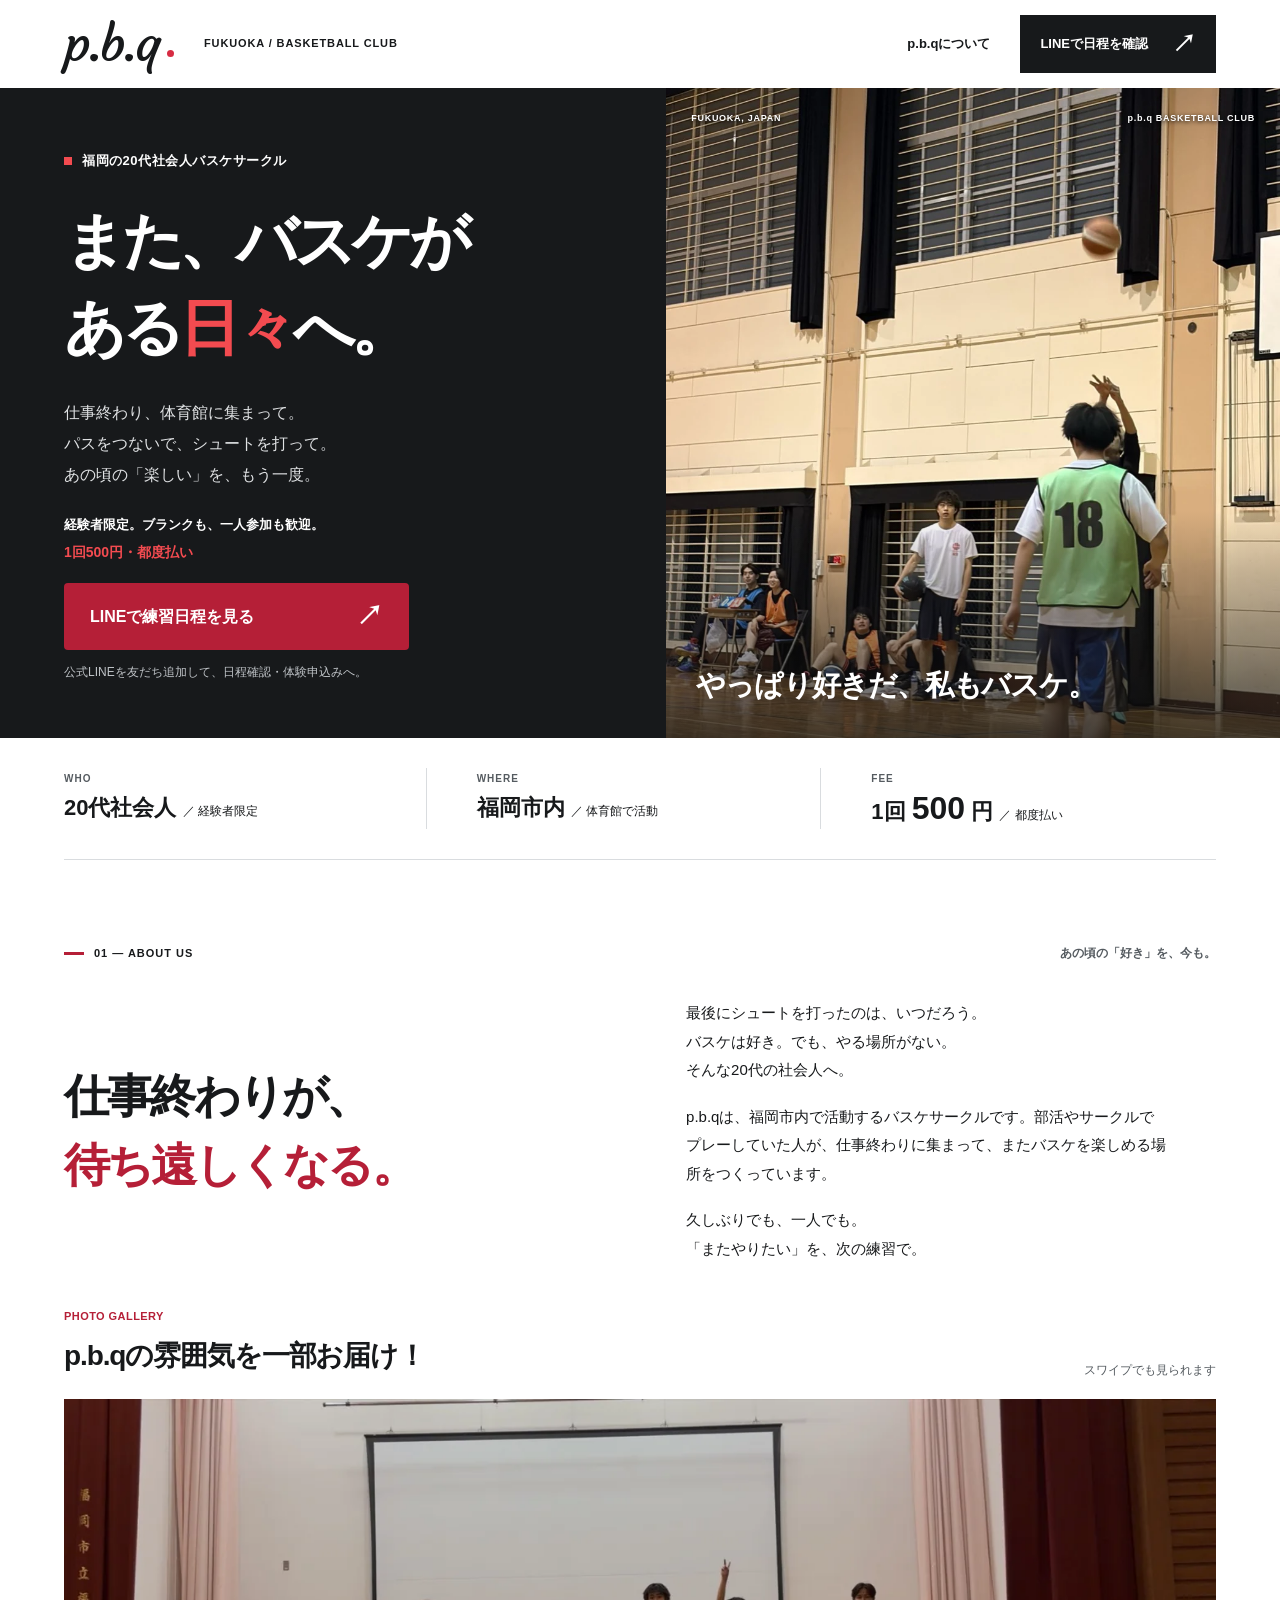
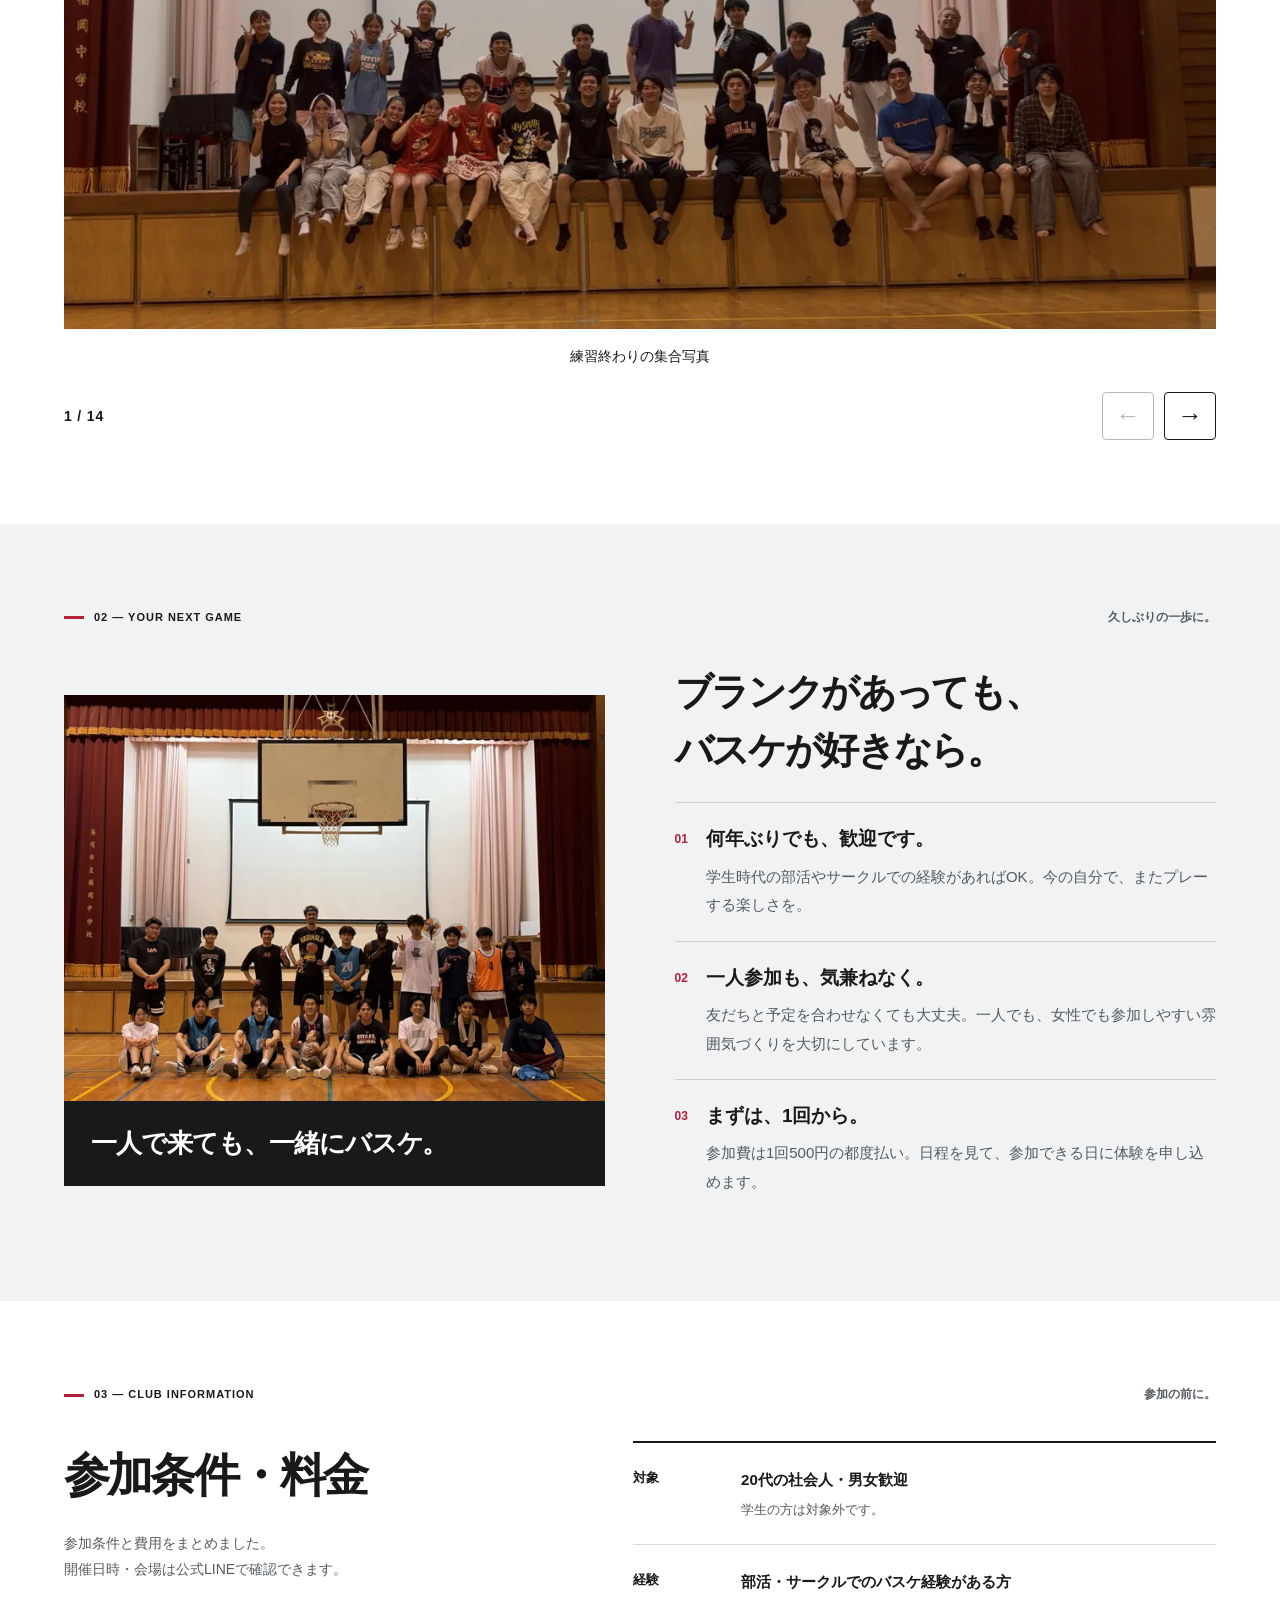
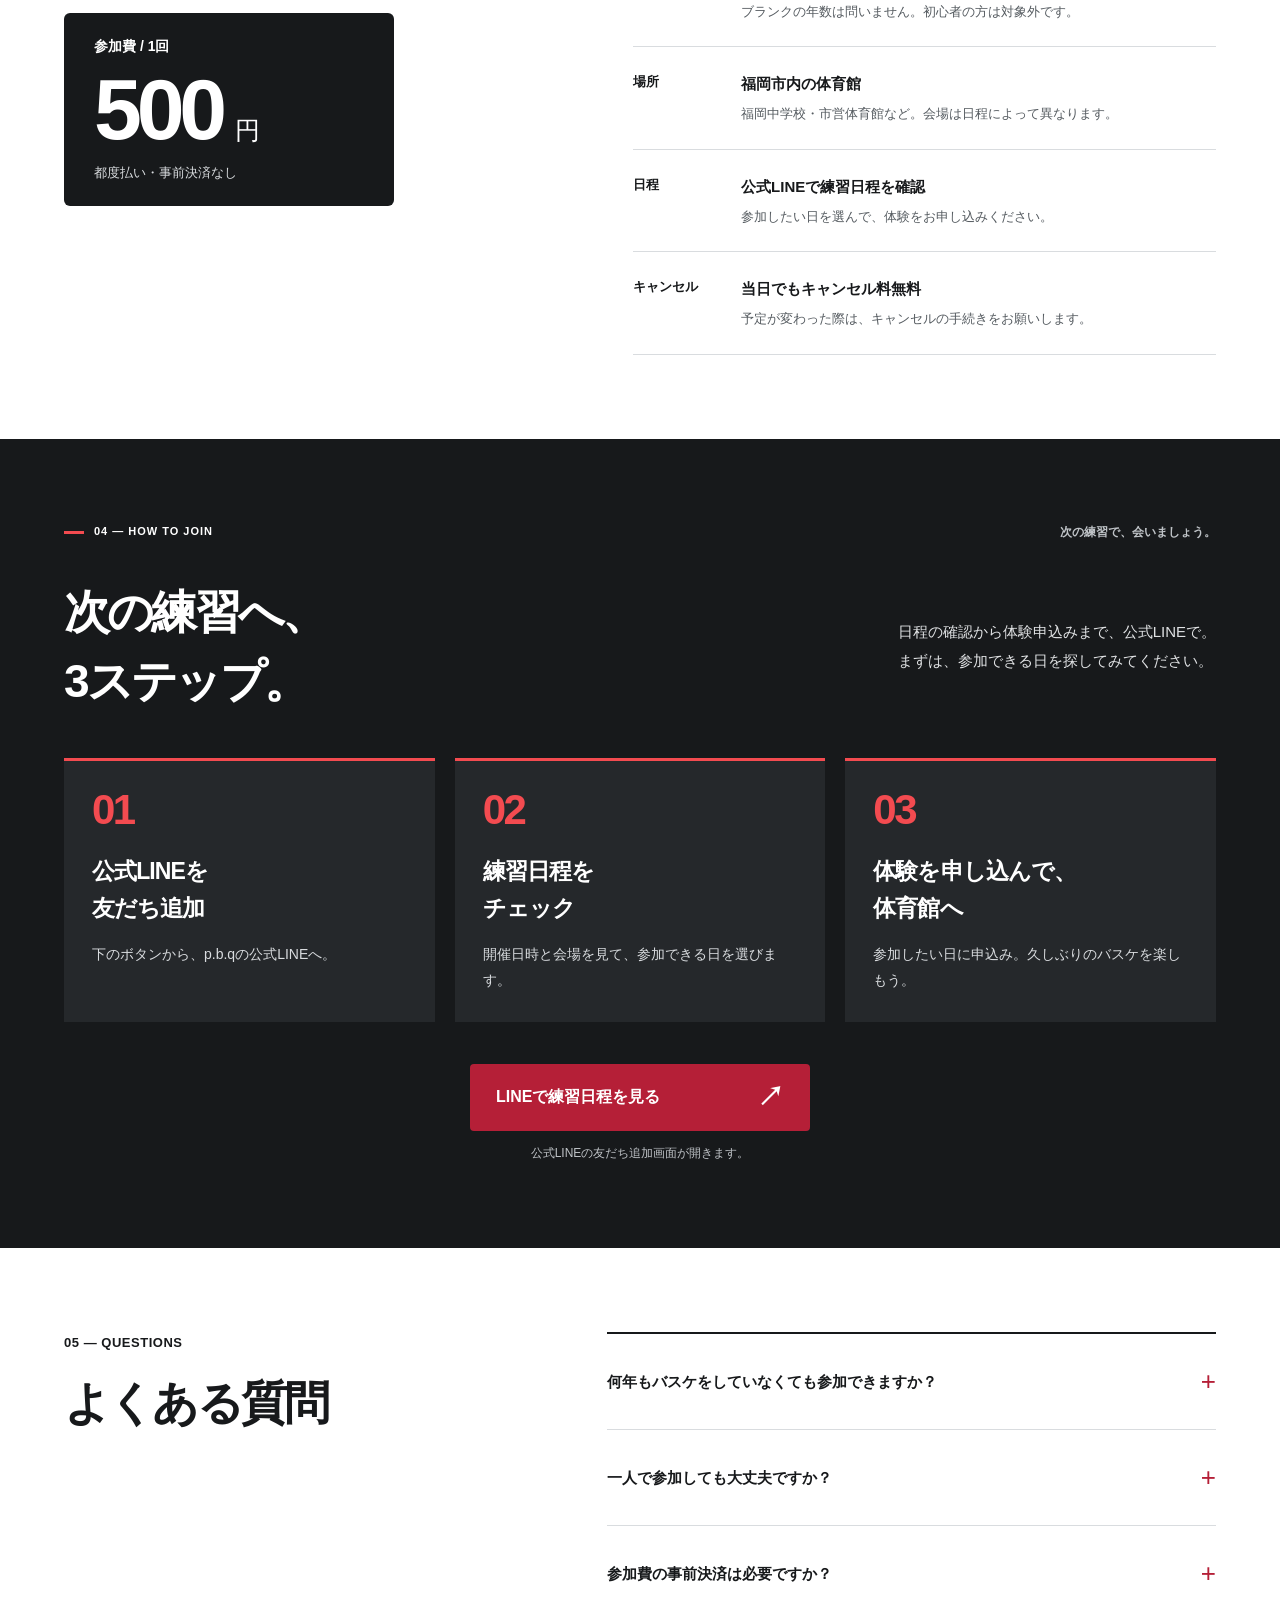
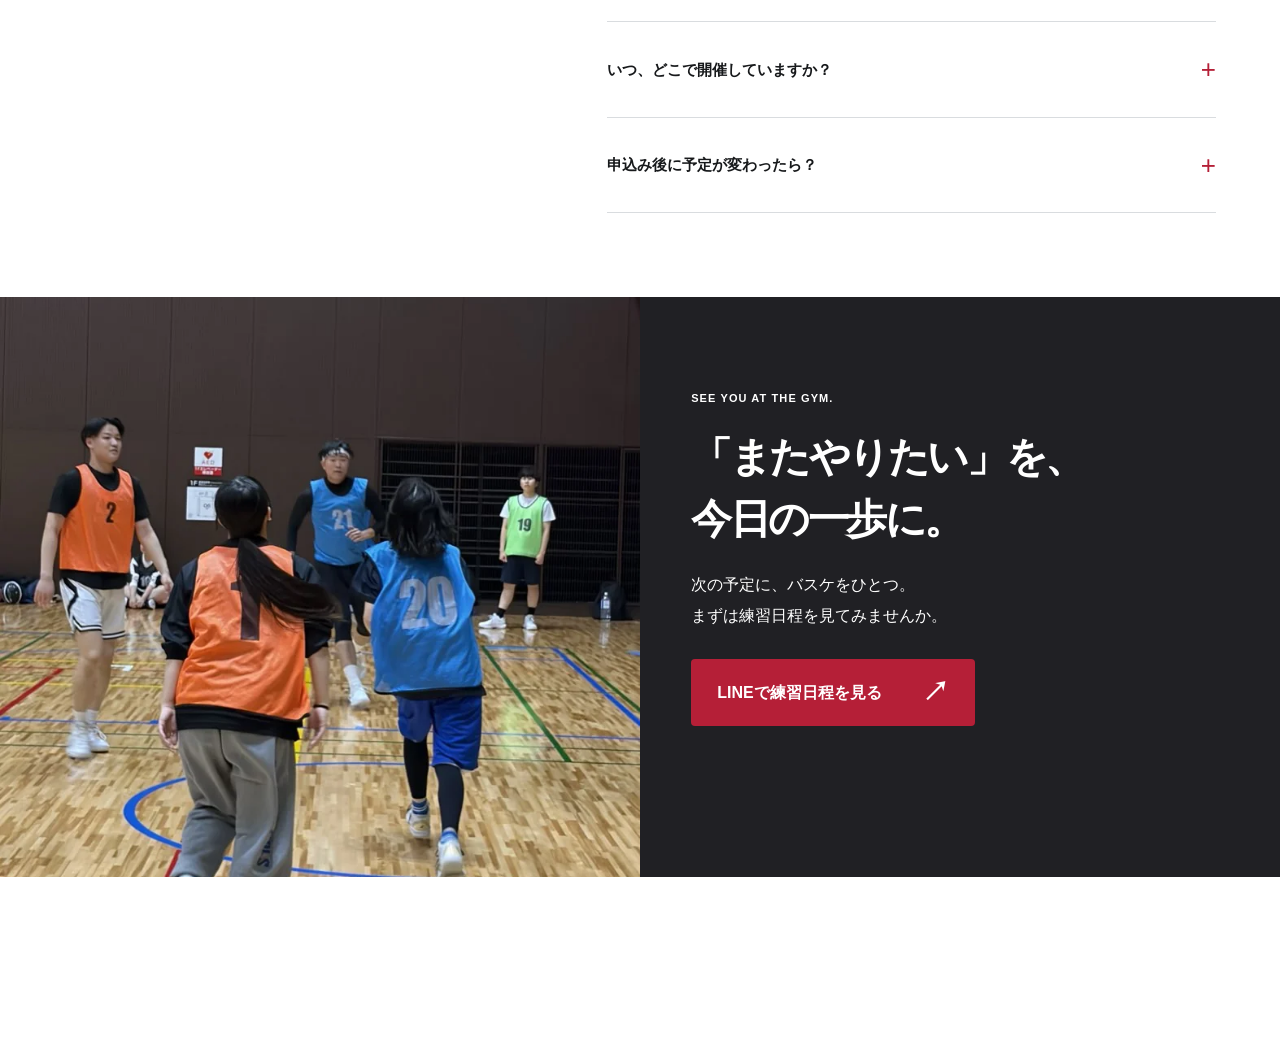
==== commit 4e2f3290: "Fire reveals at 30% up the screen with a 1.5s transition Co-Authored-By: Claude Opus 5 <noreply@anth" ====
--- a/index.html
+++ b/index.html
@@ -15,7 +15,7 @@
   <meta property="og:image" content="https://spseishirotaguchi-sudo.github.io/pbq-lp/img/teamphoto.jpg">
   <meta name="twitter:card" content="summary_large_image">
   <link rel="preload" href="assets/fonts/Courgette-Regular.ttf" as="font" type="font/ttf" crossorigin>
-  <link rel="stylesheet" href="styles.css?v=5b7e20d913ac">
+  <link rel="stylesheet" href="styles.css?v=a41c7d02e9b6">
   <script>document.documentElement.className += ' js-rv';</script>
 </head>
 <body>
@@ -190,7 +190,7 @@
       batch.push(entry.target);
     });
     if (batch.length) show(batch);
-  }, { threshold: 0, rootMargin: '0px 0px -40% 0px' });  // fire once it is 40% up the screen
+  }, { threshold: 0, rootMargin: '0px 0px -30% 0px' });  // fire once it is 30% up the screen
   items.forEach((el) => io.observe(el));
 
   // Safety net for anchor jumps / flick scrolls: reveal only elements that
--- a/styles.css
+++ b/styles.css
@@ -1008,6 +1008,6 @@
 /* ===== スクロールに合わせて順番に表示する ===== */
 @media (prefers-reduced-motion: no-preference){
   .js-rv [data-rv]{opacity:0;transform:translateY(40px);
-    transition:opacity 1s cubic-bezier(.2,.7,.2,1),transform 1s cubic-bezier(.2,.7,.2,1)}
+    transition:opacity 1.5s cubic-bezier(.2,.7,.2,1),transform 1.5s cubic-bezier(.2,.7,.2,1)}
   .js-rv [data-rv].rv-in{opacity:1;transform:none}
 }
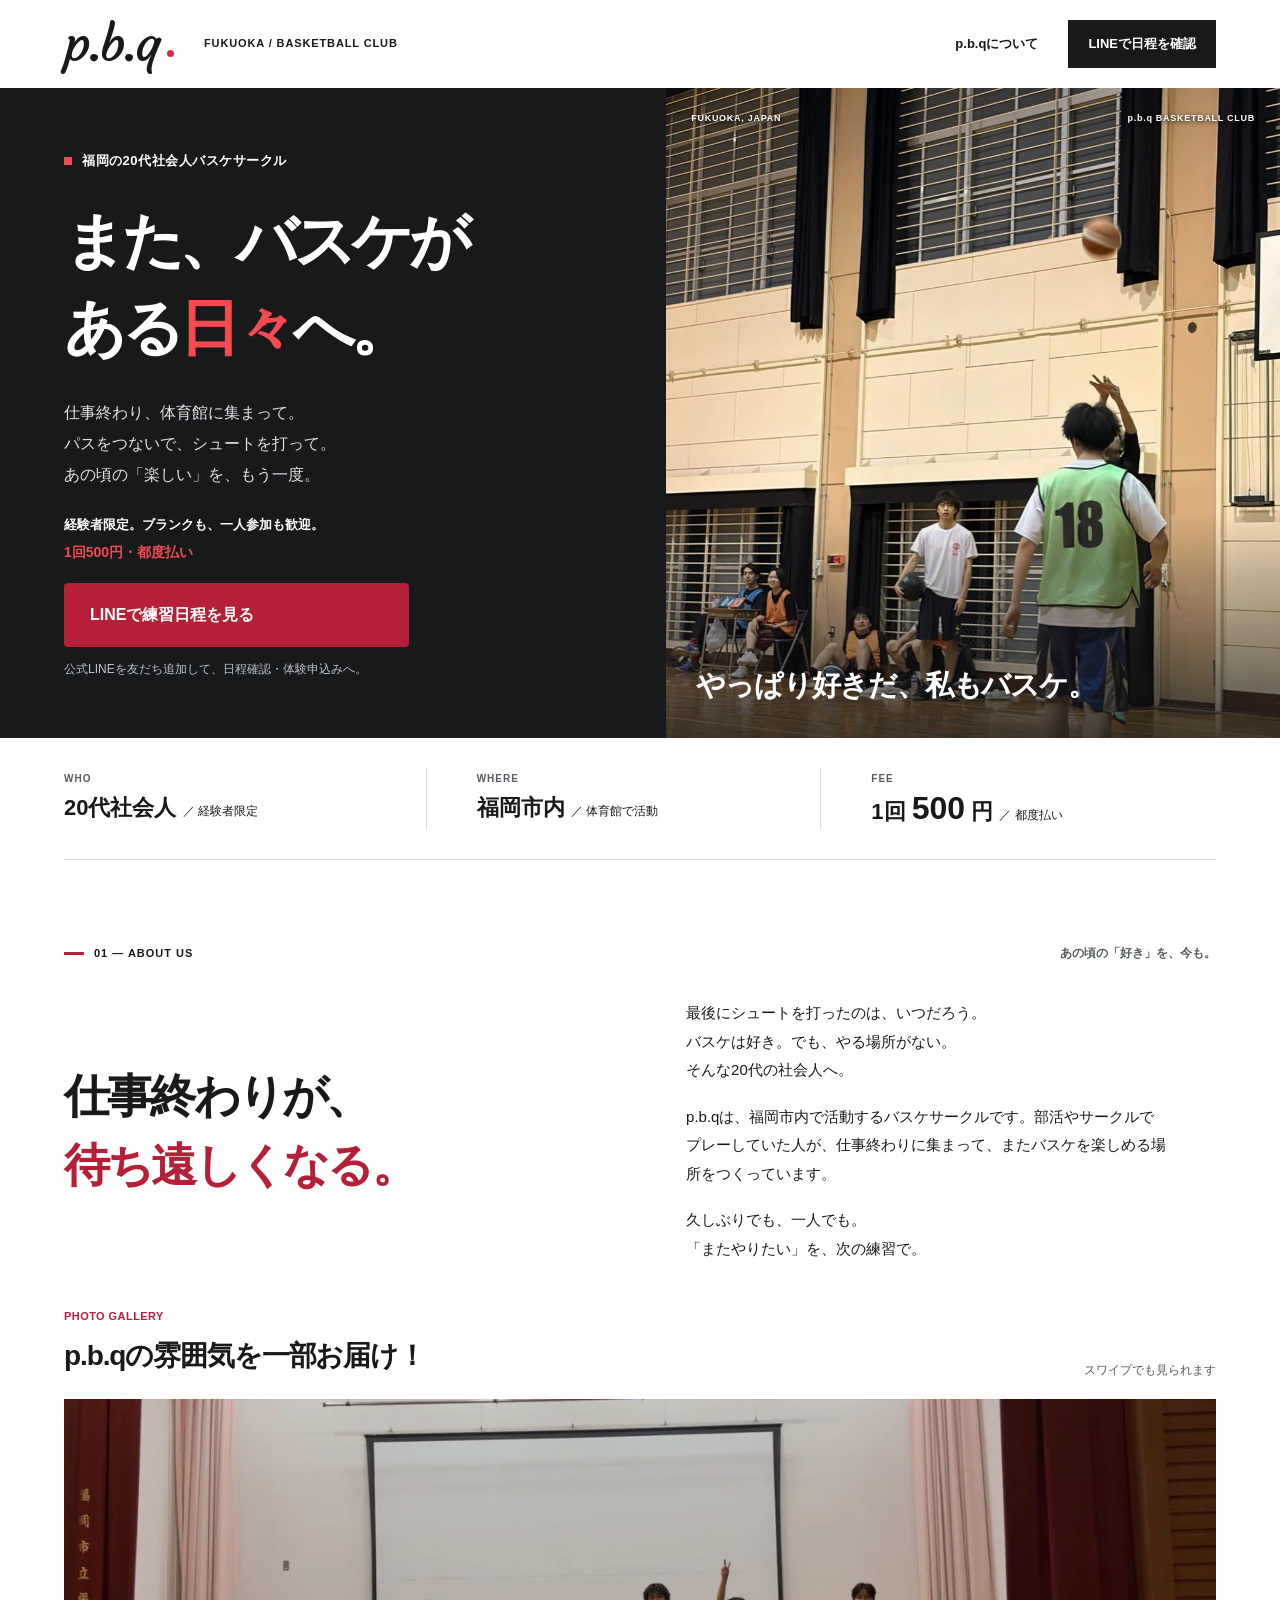
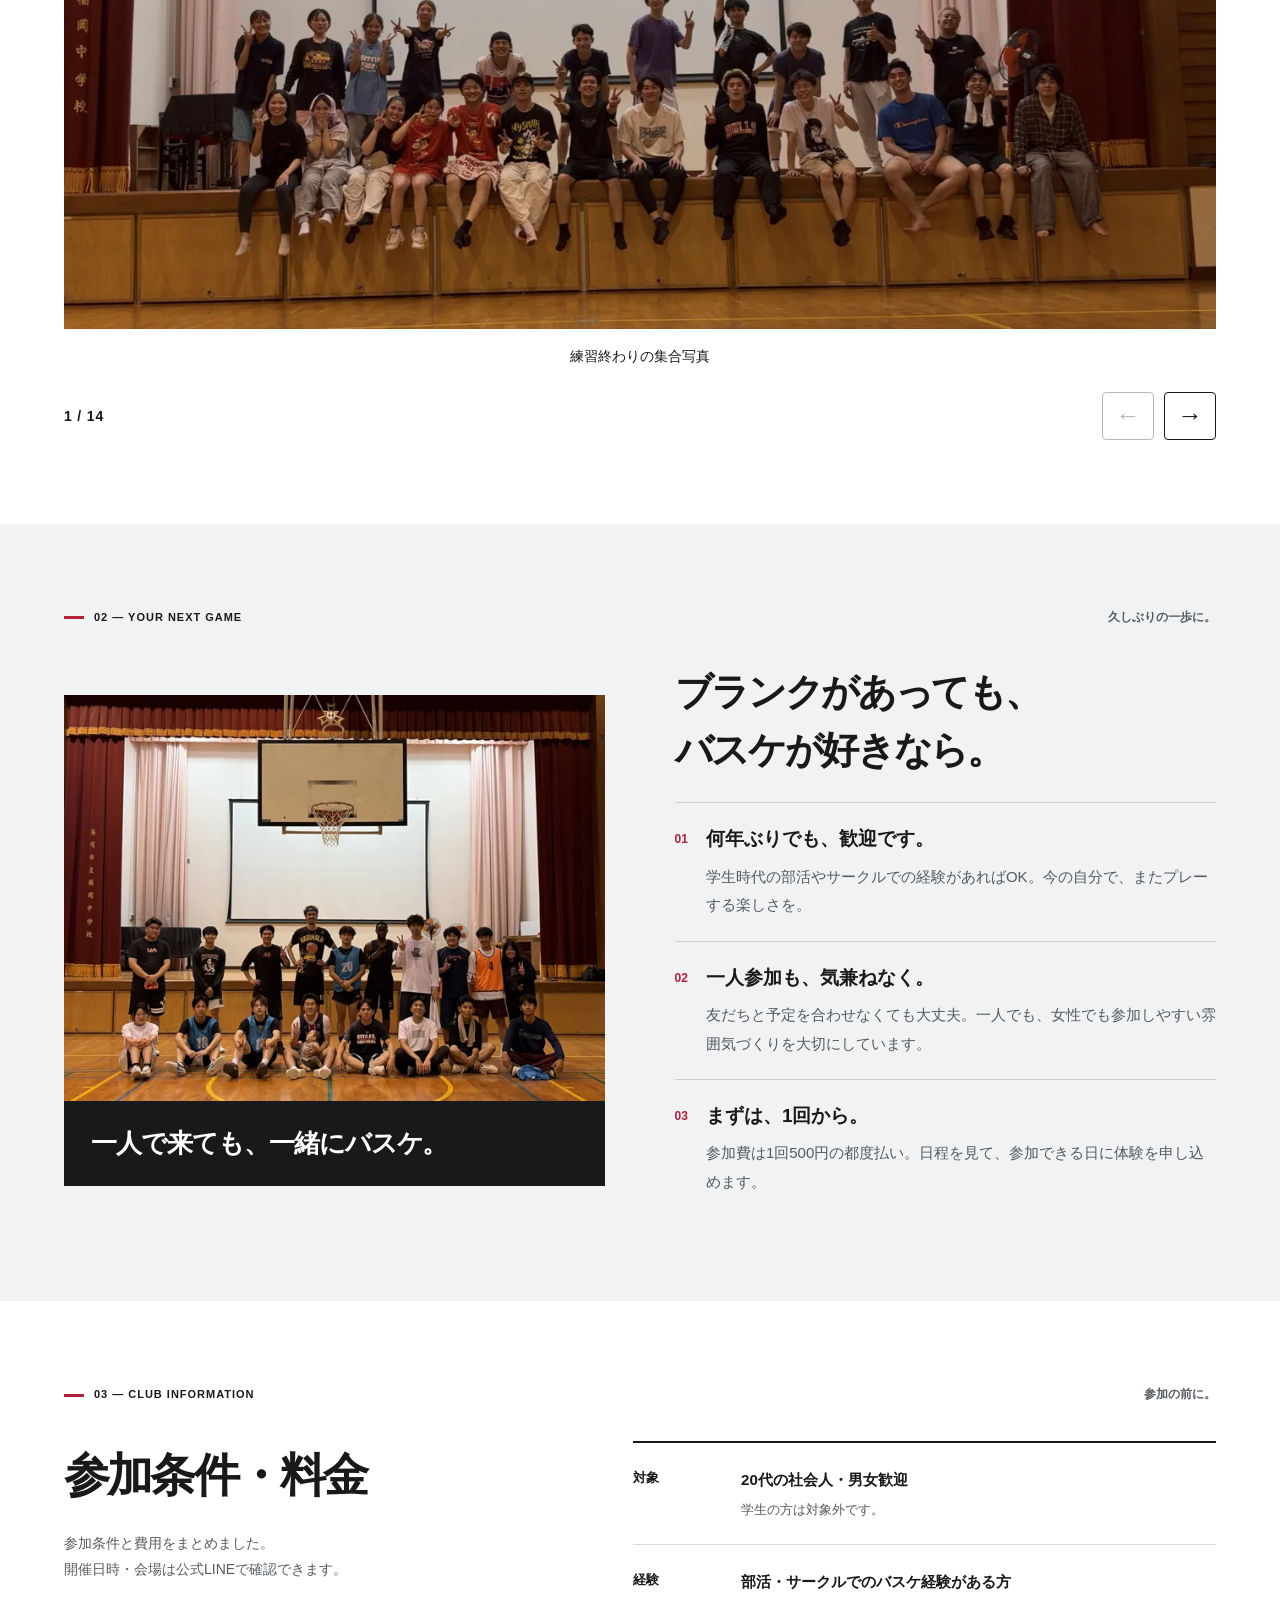
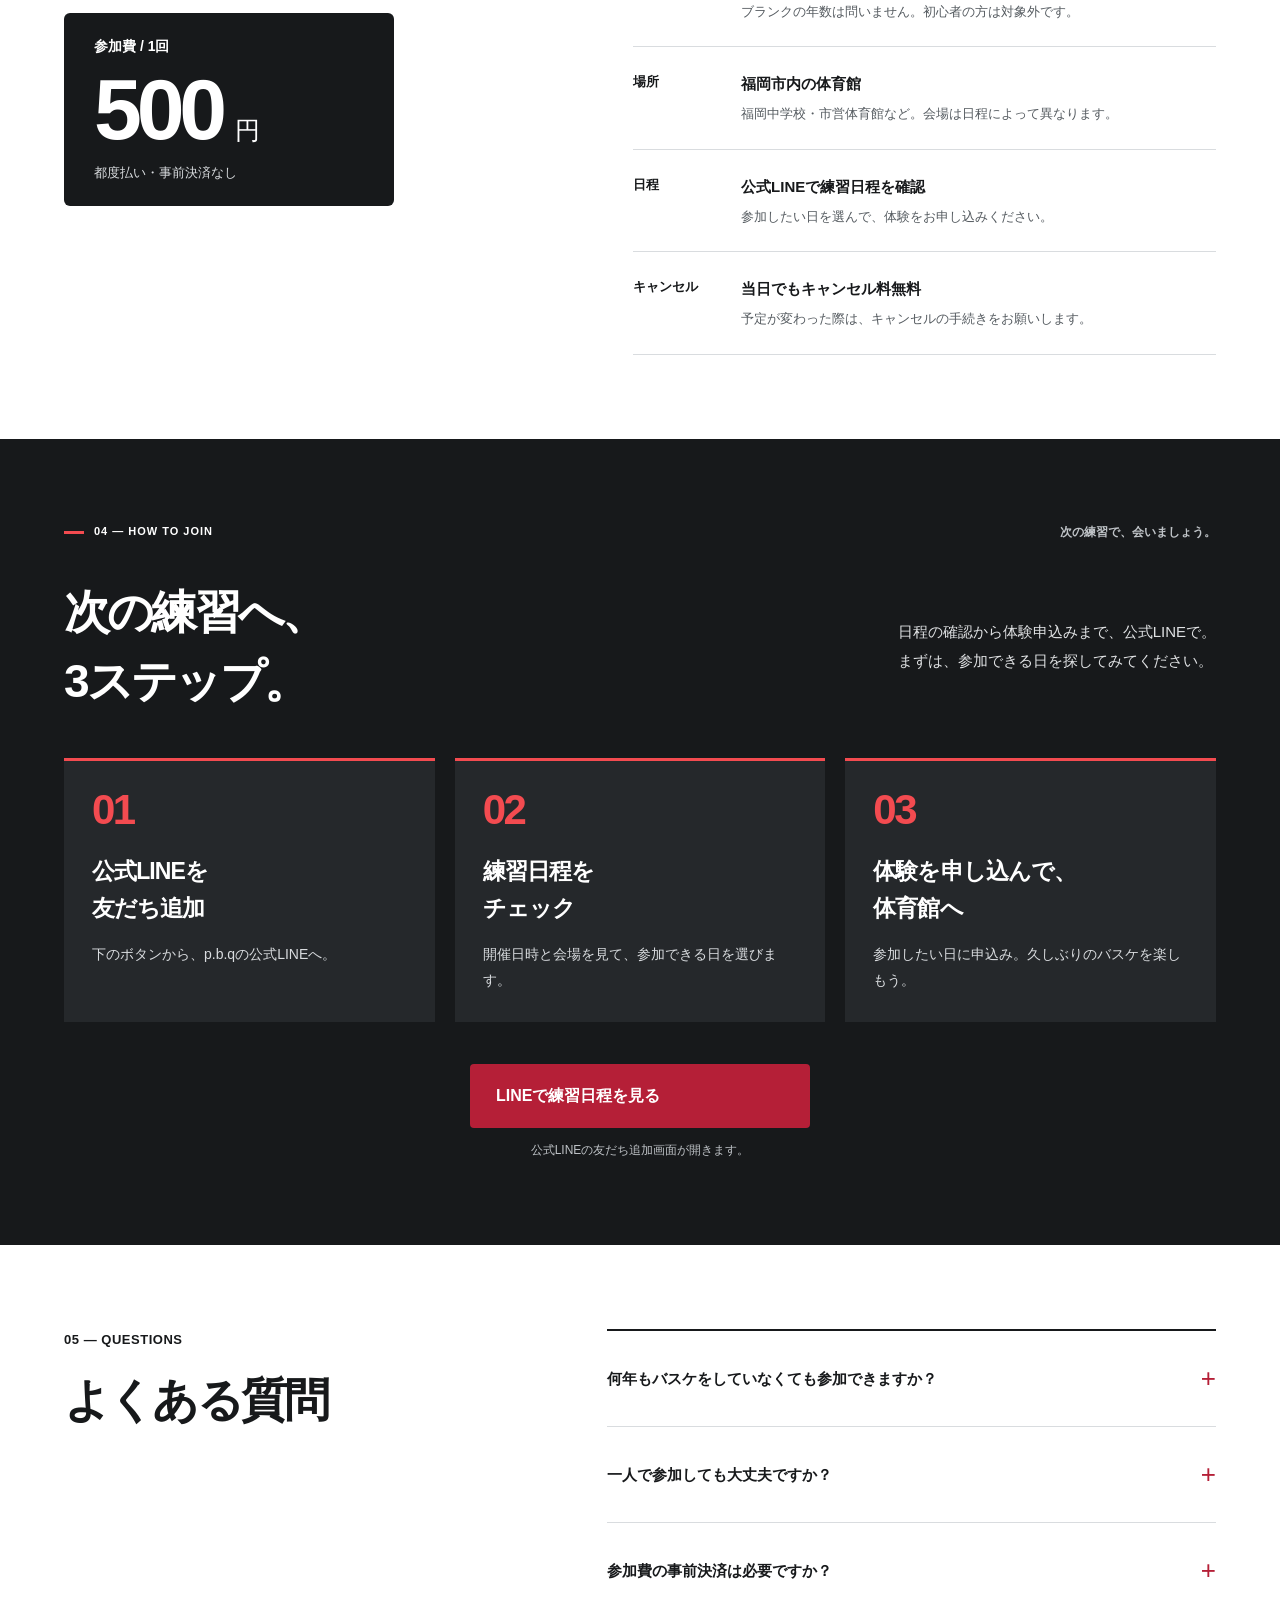
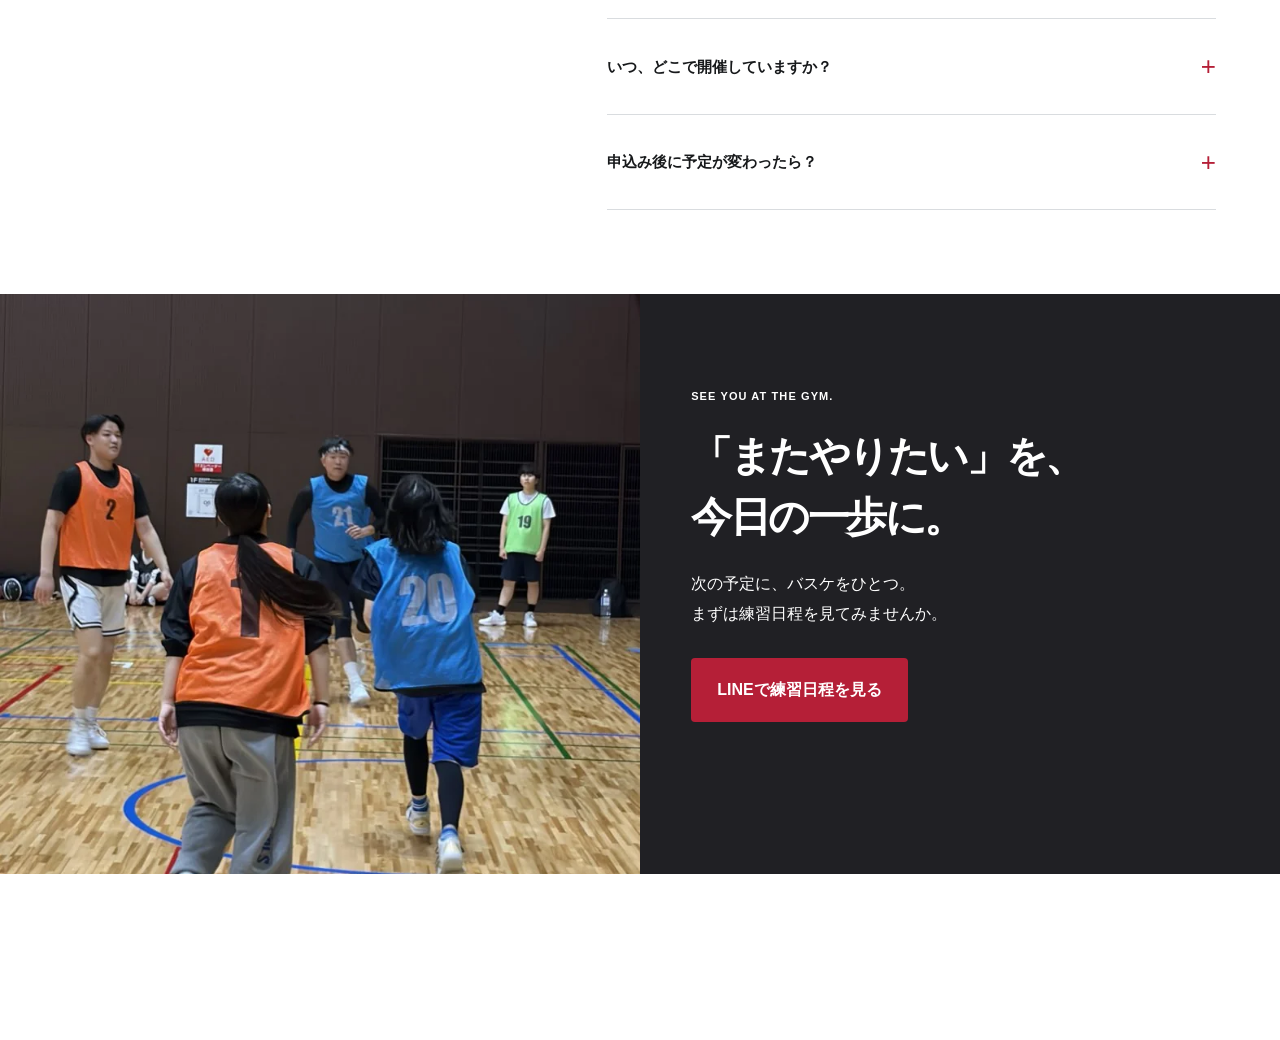
==== commit f293dbc8: "Remove the diagonal arrow icon from all CTA buttons and links Applied to both the main Instagram LP " ====
--- a/index.html
+++ b/index.html
@@ -25,7 +25,7 @@
   <span class="header-location">FUKUOKA / BASKETBALL CLUB</span>
   <nav aria-label="メインナビゲーション">
     <a class="nav-about" href="#about">p.b.qについて</a>
-    <a class="header-cta" href="https://lin.ee/rdgWlbC" target="_blank" rel="noopener">LINEで日程を確認 <span aria-hidden="true">↗</span></a>
+    <a class="header-cta" href="https://lin.ee/OFk6v075" target="_blank" rel="noopener">LINEで日程を確認</a>
   </nav>
 </header>
 <main id="main">
@@ -35,7 +35,7 @@
       <h1 id="hero-title"><span>また、バスケが</span><br><span>ある<span class="outline-word">日々</span>へ。</span></h1>
       </div><div class="hero-details"><p class="hero-lead">仕事終わり、体育館に集まって。<br>パスをつないで、シュートを打って。<br>あの頃の「楽しい」を、もう一度。</p>
       <p class="hero-qualification">経験者限定。ブランクも、一人参加も歓迎。<br><span class="hero-fee">1回500円・都度払い</span></p>
-      <a class="button" href="https://lin.ee/rdgWlbC" target="_blank" rel="noopener">LINEで練習日程を見る <span aria-hidden="true">↗</span></a>
+      <a class="button" href="https://lin.ee/OFk6v075" target="_blank" rel="noopener">LINEで練習日程を見る</a>
       <p class="button-note">公式LINEを友だち追加して、日程確認・体験申込みへ。</p></div>
     </div>
     <div class="hero-visual">
@@ -101,7 +101,7 @@
         <li><span class="step-number">02</span><h3>練習日程を<br>チェック</h3><p>開催日時と会場を見て、参加できる日を選びます。</p></li>
         <li><span class="step-number">03</span><h3>体験を申し込んで、<br>体育館へ</h3><p>参加したい日に申込み。久しぶりのバスケを楽しもう。</p></li>
       </ol>
-      <div class="join-action"><a class="button" href="https://lin.ee/rdgWlbC" target="_blank" rel="noopener">LINEで練習日程を見る <span aria-hidden="true">↗</span></a><p class="button-note">公式LINEの友だち追加画面が開きます。</p></div>
+      <div class="join-action"><a class="button" href="https://lin.ee/OFk6v075" target="_blank" rel="noopener">LINEで練習日程を見る</a><p class="button-note">公式LINEの友だち追加画面が開きます。</p></div>
     </div>
   </section>
 
@@ -118,11 +118,11 @@
 
   <section class="final-section" aria-labelledby="final-title">
     <div class="final-photo"><img src="assets/action1-900.webp" srcset="assets/action1-560.webp 560w, assets/action1-900.webp 787w" sizes="(max-width:700px) 100vw, 50vw" width="787" height="1400" alt="体育館でゲームを楽しむp.b.qのメンバー" loading="lazy" decoding="async"></div>
-    <div class="final-copy"><p class="eyebrow">SEE YOU AT THE GYM.</p><h2 id="final-title">「またやりたい」を、<br>今日の一歩に。</h2><p>次の予定に、バスケをひとつ。<br>まずは練習日程を見てみませんか。</p><a class="button button-light" href="https://lin.ee/rdgWlbC" target="_blank" rel="noopener">LINEで練習日程を見る <span aria-hidden="true">↗</span></a><p class="button-note">友だち追加 → 日程確認 → 体験申込み<br>20代社会人・経験者限定 / 1回500円</p></div>
+    <div class="final-copy"><p class="eyebrow">SEE YOU AT THE GYM.</p><h2 id="final-title">「またやりたい」を、<br>今日の一歩に。</h2><p>次の予定に、バスケをひとつ。<br>まずは練習日程を見てみませんか。</p><a class="button button-light" href="https://lin.ee/OFk6v075" target="_blank" rel="noopener">LINEで練習日程を見る</a><p class="button-note">友だち追加 → 日程確認 → 体験申込み<br>20代社会人・経験者限定 / 1回500円</p></div>
   </section>
 </main>
-<footer class="site-footer wrap"><div><a class="wordmark" href="#" aria-label="p.b.q ページの先頭へ">p.b.q</a><p>福岡の20代社会人バスケサークル</p></div><a class="instagram-link" href="https://www.instagram.com/p.b.q_fukuoka/" target="_blank" rel="noopener"><svg class="instagram-icon" viewBox="0 0 24 24" fill="none" stroke="currentColor" stroke-width="1.8" aria-hidden="true"><rect x="3" y="3" width="18" height="18" rx="5"/><circle cx="12" cy="12" r="4"/><circle cx="17.5" cy="6.5" r="1" fill="currentColor" stroke="none"/></svg><span class="instagram-text">練習の雰囲気をInstagramで見る</span> <span aria-hidden="true">↗</span></a><small>© p.b.q</small></footer>
-<div class="mobile-cta" hidden><span>経験者・ブランク歓迎<small>20代社会人 / 1回500円</small></span><a href="https://lin.ee/rdgWlbC" target="_blank" rel="noopener">LINEで日程を見る <span aria-hidden="true">↗</span></a></div>
+<footer class="site-footer wrap"><div><a class="wordmark" href="#" aria-label="p.b.q ページの先頭へ">p.b.q</a><p>福岡の20代社会人バスケサークル</p></div><a class="instagram-link" href="https://www.instagram.com/p.b.q_fukuoka/" target="_blank" rel="noopener"><svg class="instagram-icon" viewBox="0 0 24 24" fill="none" stroke="currentColor" stroke-width="1.8" aria-hidden="true"><rect x="3" y="3" width="18" height="18" rx="5"/><circle cx="12" cy="12" r="4"/><circle cx="17.5" cy="6.5" r="1" fill="currentColor" stroke="none"/></svg><span class="instagram-text">練習の雰囲気をInstagramで見る</span></a><small>© p.b.q</small></footer>
+<div class="mobile-cta" hidden><span>経験者・ブランク歓迎<small>20代社会人 / 1回500円</small></span><a href="https://lin.ee/OFk6v075" target="_blank" rel="noopener">LINEで日程を見る</a></div>
 <script>
 // Show the mobile shortcut after the introduction; the in-page links work without JS.
 if ('IntersectionObserver' in window) {
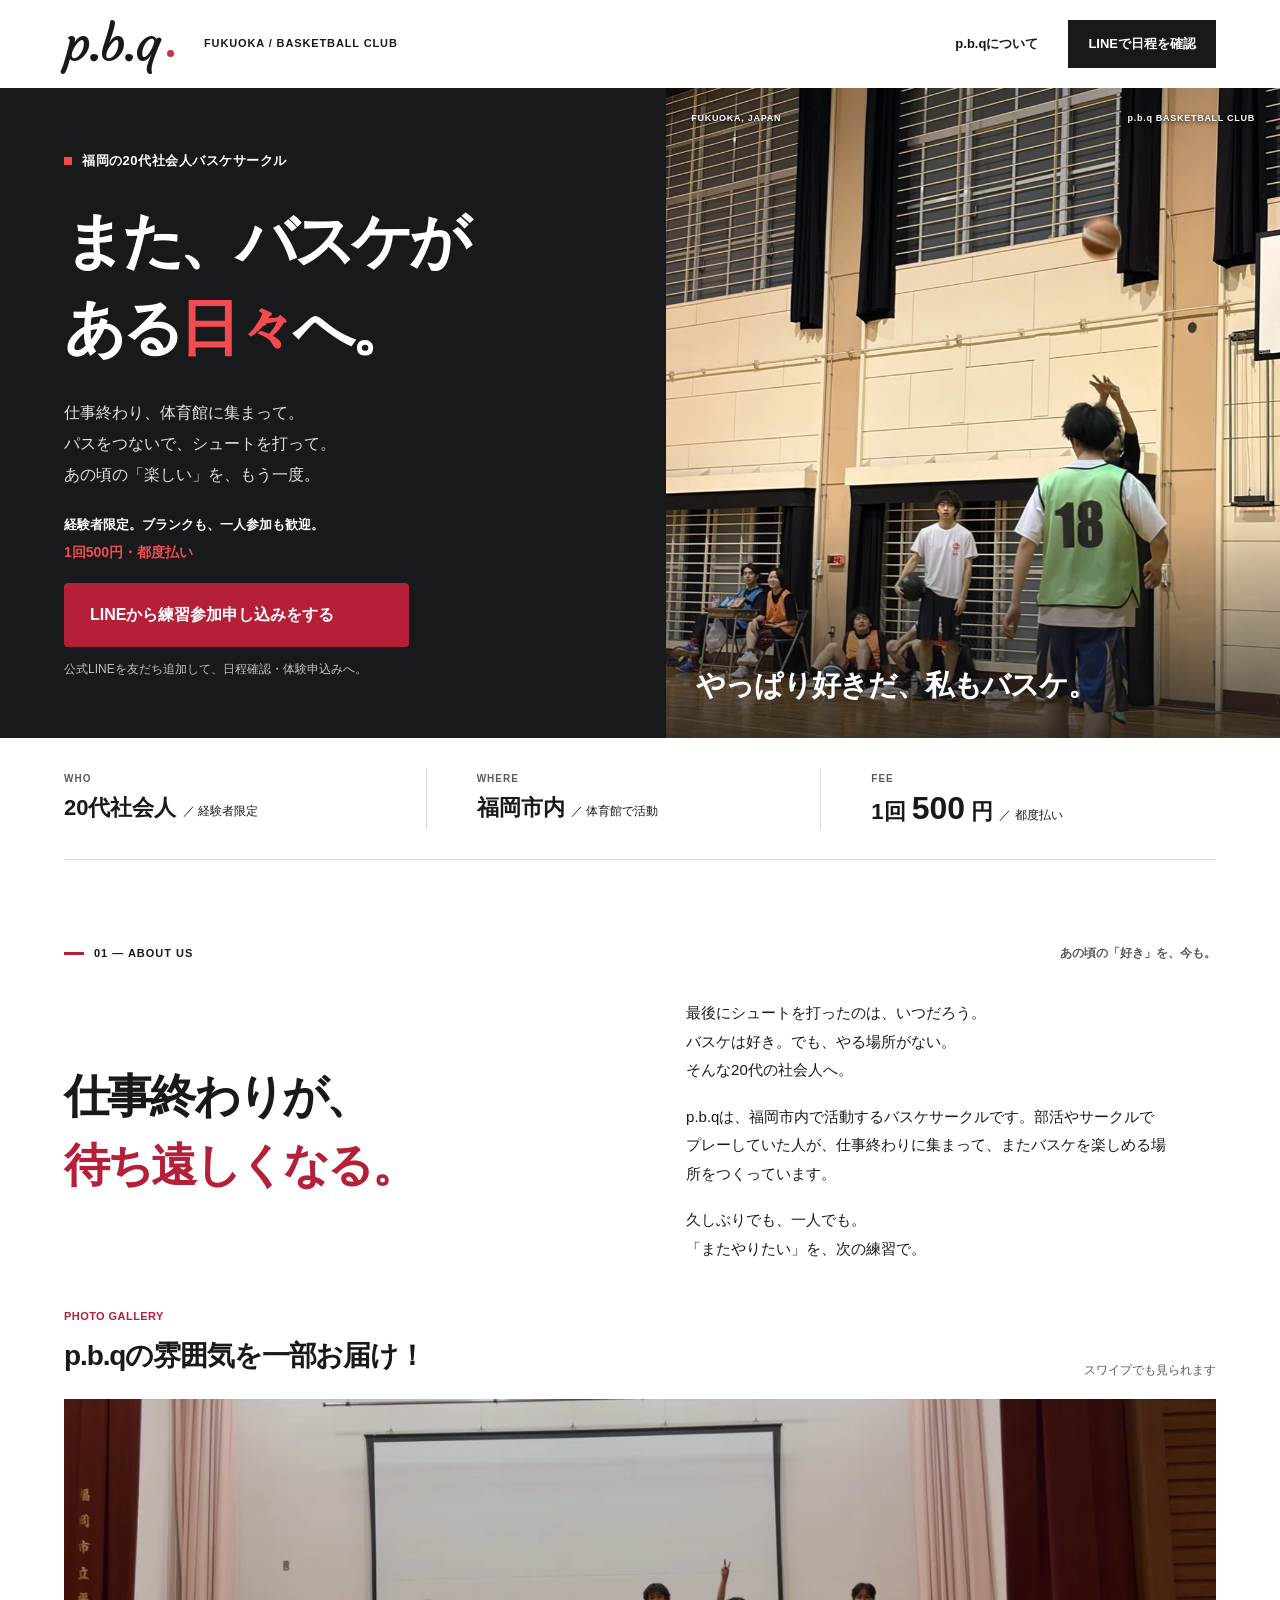
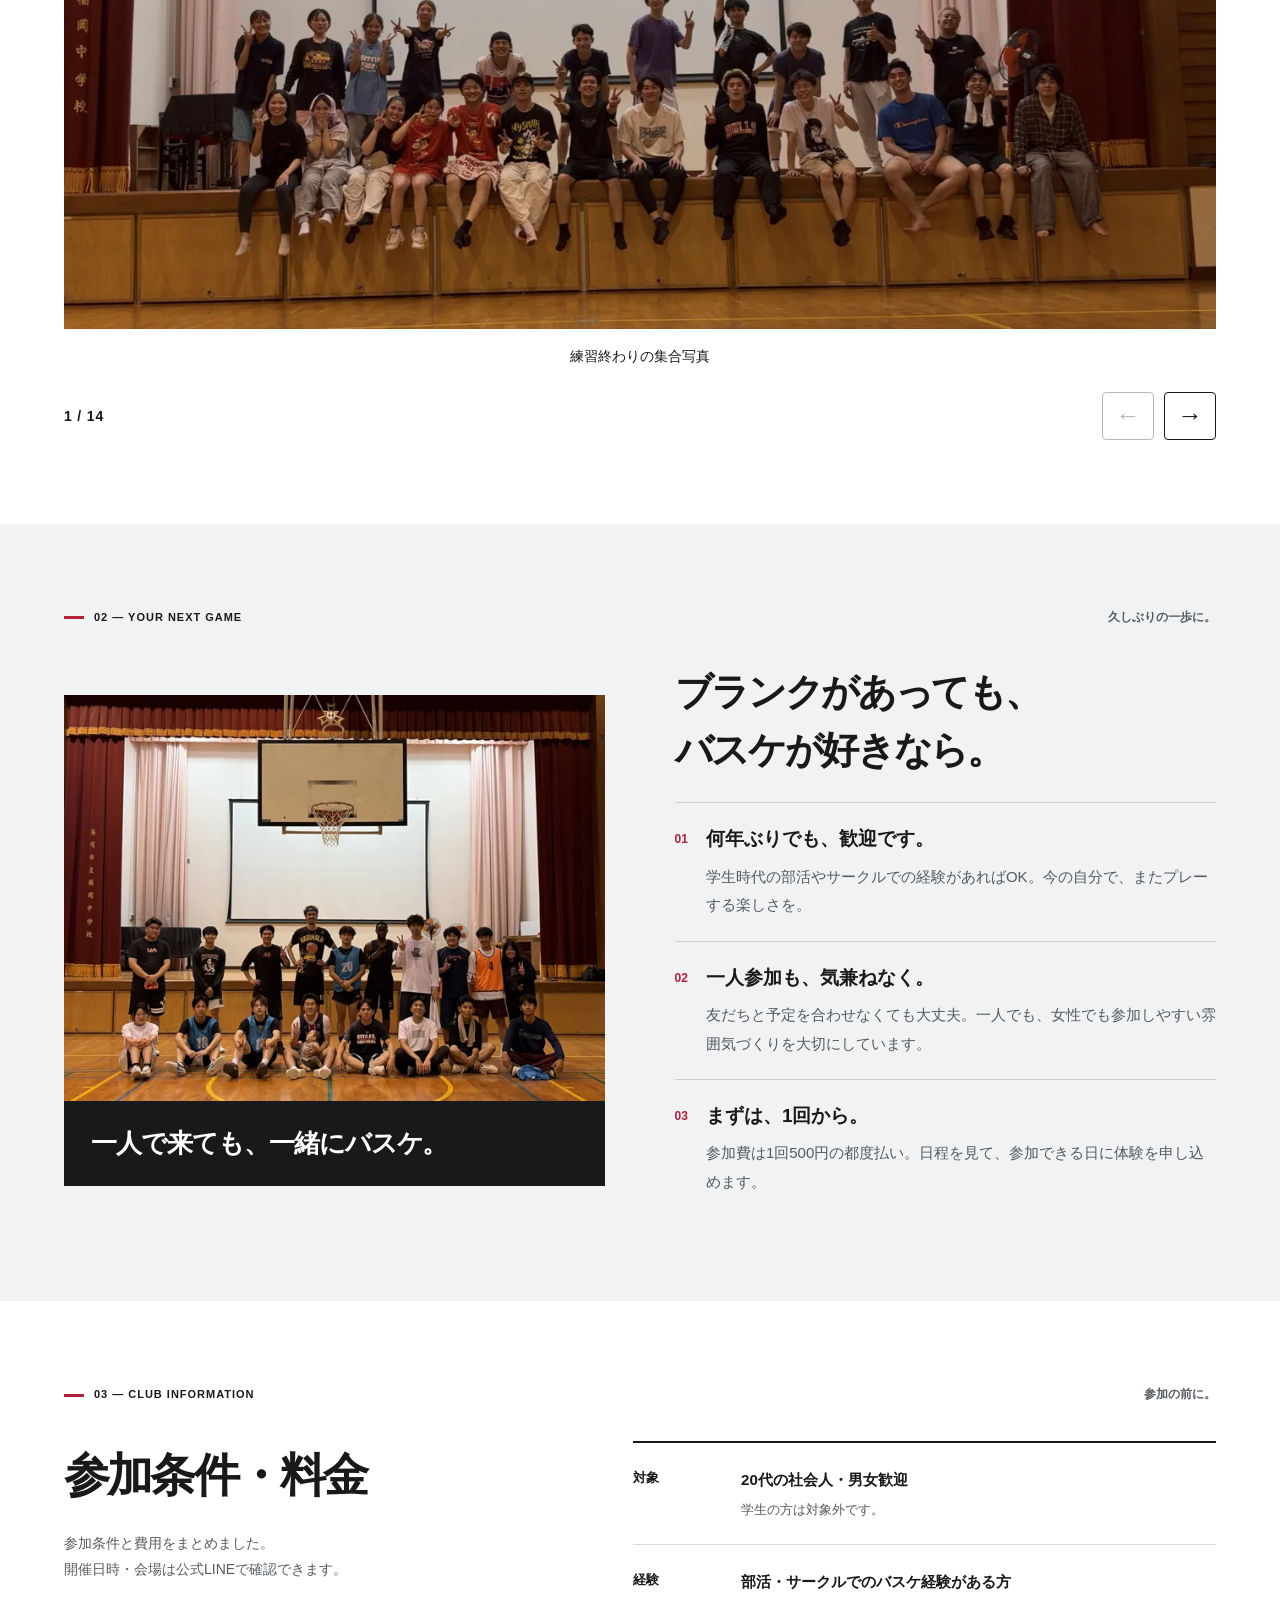
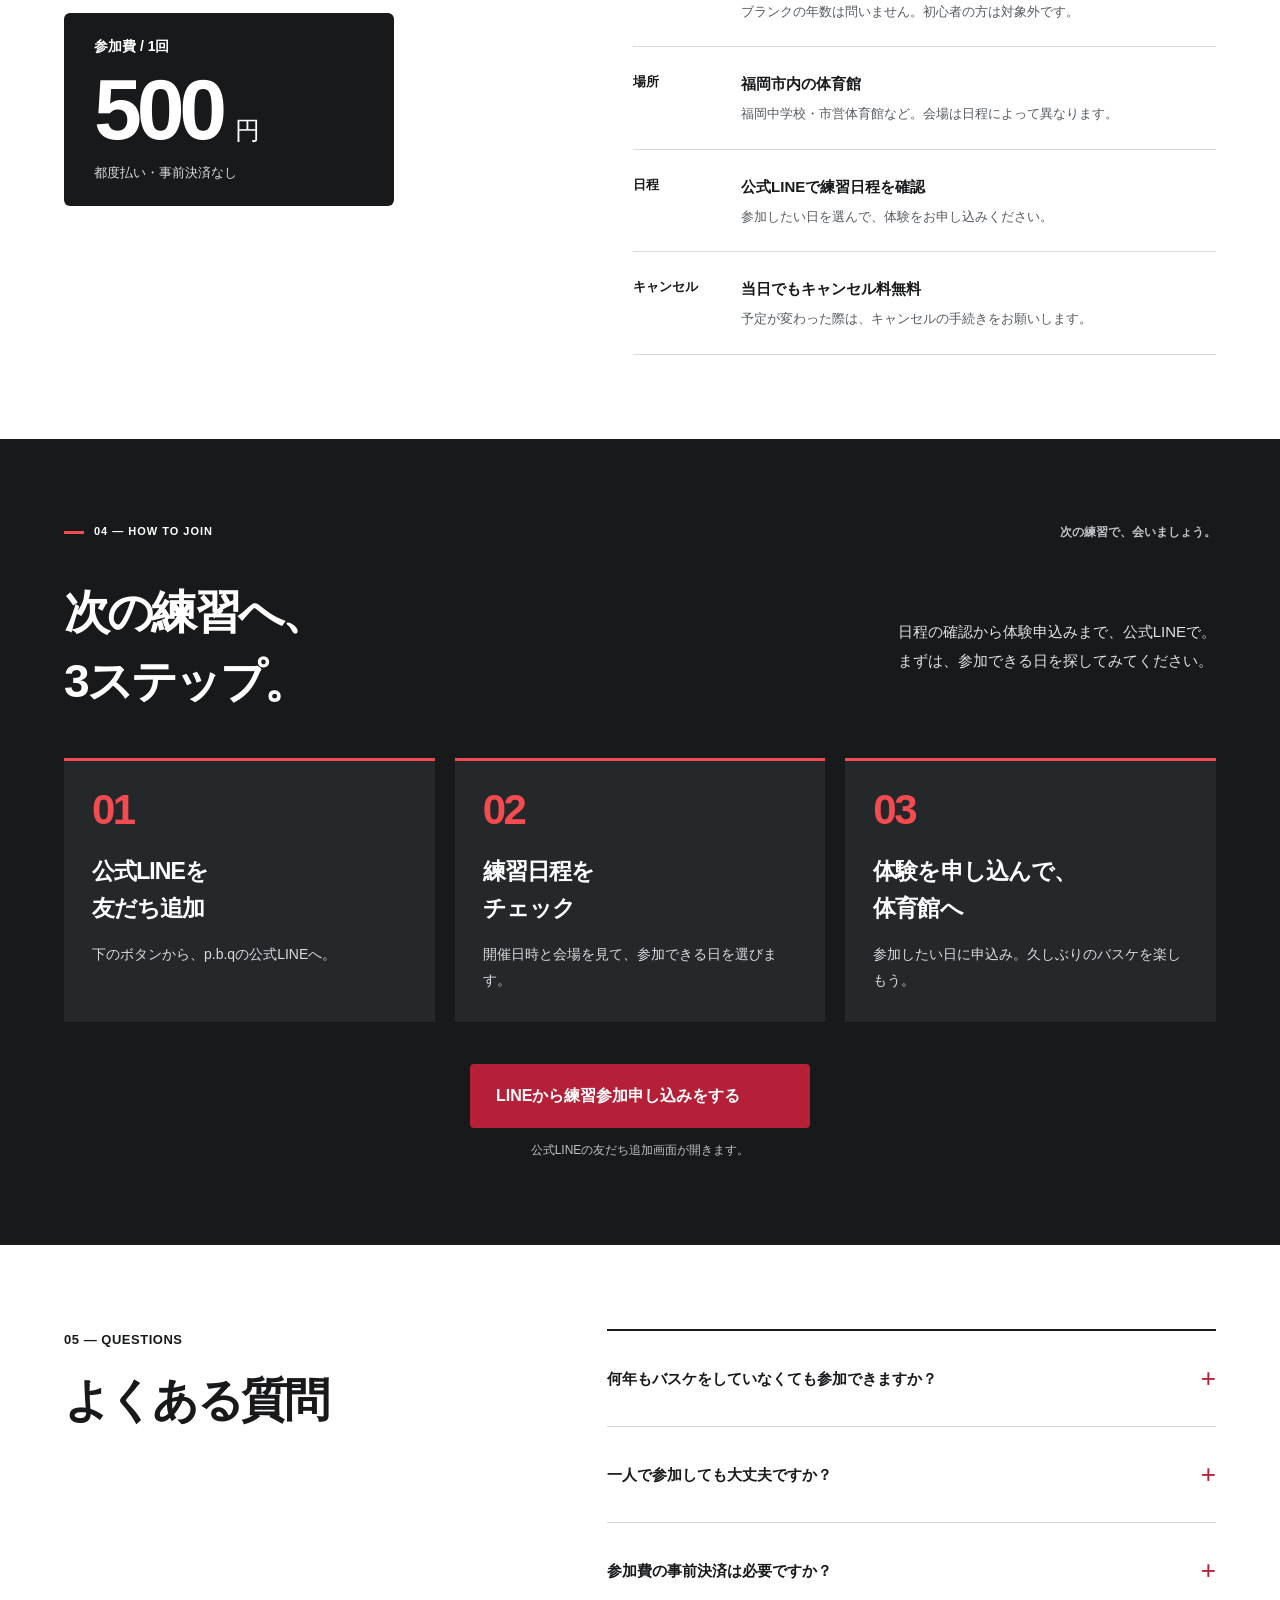
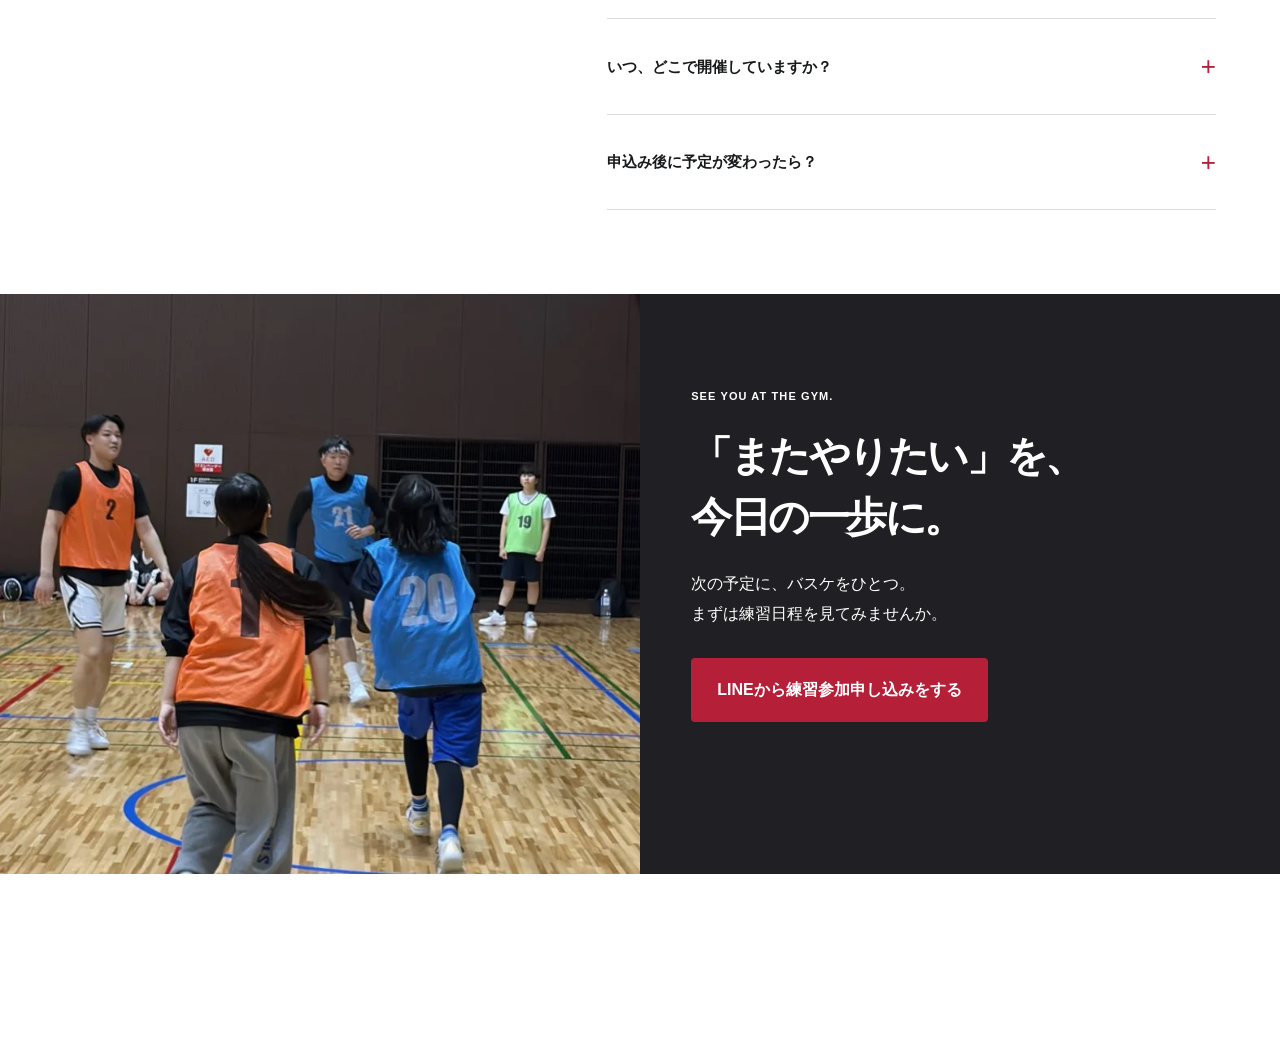
==== commit 473628e8: "Change CTA button text to make the action clearer "LINEで練習日程を見る" -> "LINEから練習参加申し込みをする", across both" ====
--- a/index.html
+++ b/index.html
@@ -35,7 +35,7 @@
       <h1 id="hero-title"><span>また、バスケが</span><br><span>ある<span class="outline-word">日々</span>へ。</span></h1>
       </div><div class="hero-details"><p class="hero-lead">仕事終わり、体育館に集まって。<br>パスをつないで、シュートを打って。<br>あの頃の「楽しい」を、もう一度。</p>
       <p class="hero-qualification">経験者限定。ブランクも、一人参加も歓迎。<br><span class="hero-fee">1回500円・都度払い</span></p>
-      <a class="button" href="https://lin.ee/OFk6v075" target="_blank" rel="noopener">LINEで練習日程を見る</a>
+      <a class="button" href="https://lin.ee/OFk6v075" target="_blank" rel="noopener">LINEから練習参加申し込みをする</a>
       <p class="button-note">公式LINEを友だち追加して、日程確認・体験申込みへ。</p></div>
     </div>
     <div class="hero-visual">
@@ -101,7 +101,7 @@
         <li><span class="step-number">02</span><h3>練習日程を<br>チェック</h3><p>開催日時と会場を見て、参加できる日を選びます。</p></li>
         <li><span class="step-number">03</span><h3>体験を申し込んで、<br>体育館へ</h3><p>参加したい日に申込み。久しぶりのバスケを楽しもう。</p></li>
       </ol>
-      <div class="join-action"><a class="button" href="https://lin.ee/OFk6v075" target="_blank" rel="noopener">LINEで練習日程を見る</a><p class="button-note">公式LINEの友だち追加画面が開きます。</p></div>
+      <div class="join-action"><a class="button" href="https://lin.ee/OFk6v075" target="_blank" rel="noopener">LINEから練習参加申し込みをする</a><p class="button-note">公式LINEの友だち追加画面が開きます。</p></div>
     </div>
   </section>
 
@@ -118,7 +118,7 @@
 
   <section class="final-section" aria-labelledby="final-title">
     <div class="final-photo"><img src="assets/action1-900.webp" srcset="assets/action1-560.webp 560w, assets/action1-900.webp 787w" sizes="(max-width:700px) 100vw, 50vw" width="787" height="1400" alt="体育館でゲームを楽しむp.b.qのメンバー" loading="lazy" decoding="async"></div>
-    <div class="final-copy"><p class="eyebrow">SEE YOU AT THE GYM.</p><h2 id="final-title">「またやりたい」を、<br>今日の一歩に。</h2><p>次の予定に、バスケをひとつ。<br>まずは練習日程を見てみませんか。</p><a class="button button-light" href="https://lin.ee/OFk6v075" target="_blank" rel="noopener">LINEで練習日程を見る</a><p class="button-note">友だち追加 → 日程確認 → 体験申込み<br>20代社会人・経験者限定 / 1回500円</p></div>
+    <div class="final-copy"><p class="eyebrow">SEE YOU AT THE GYM.</p><h2 id="final-title">「またやりたい」を、<br>今日の一歩に。</h2><p>次の予定に、バスケをひとつ。<br>まずは練習日程を見てみませんか。</p><a class="button button-light" href="https://lin.ee/OFk6v075" target="_blank" rel="noopener">LINEから練習参加申し込みをする</a><p class="button-note">友だち追加 → 日程確認 → 体験申込み<br>20代社会人・経験者限定 / 1回500円</p></div>
   </section>
 </main>
 <footer class="site-footer wrap"><div><a class="wordmark" href="#" aria-label="p.b.q ページの先頭へ">p.b.q</a><p>福岡の20代社会人バスケサークル</p></div><a class="instagram-link" href="https://www.instagram.com/p.b.q_fukuoka/" target="_blank" rel="noopener"><svg class="instagram-icon" viewBox="0 0 24 24" fill="none" stroke="currentColor" stroke-width="1.8" aria-hidden="true"><rect x="3" y="3" width="18" height="18" rx="5"/><circle cx="12" cy="12" r="4"/><circle cx="17.5" cy="6.5" r="1" fill="currentColor" stroke="none"/></svg><span class="instagram-text">練習の雰囲気をInstagramで見る</span></a><small>© p.b.q</small></footer>
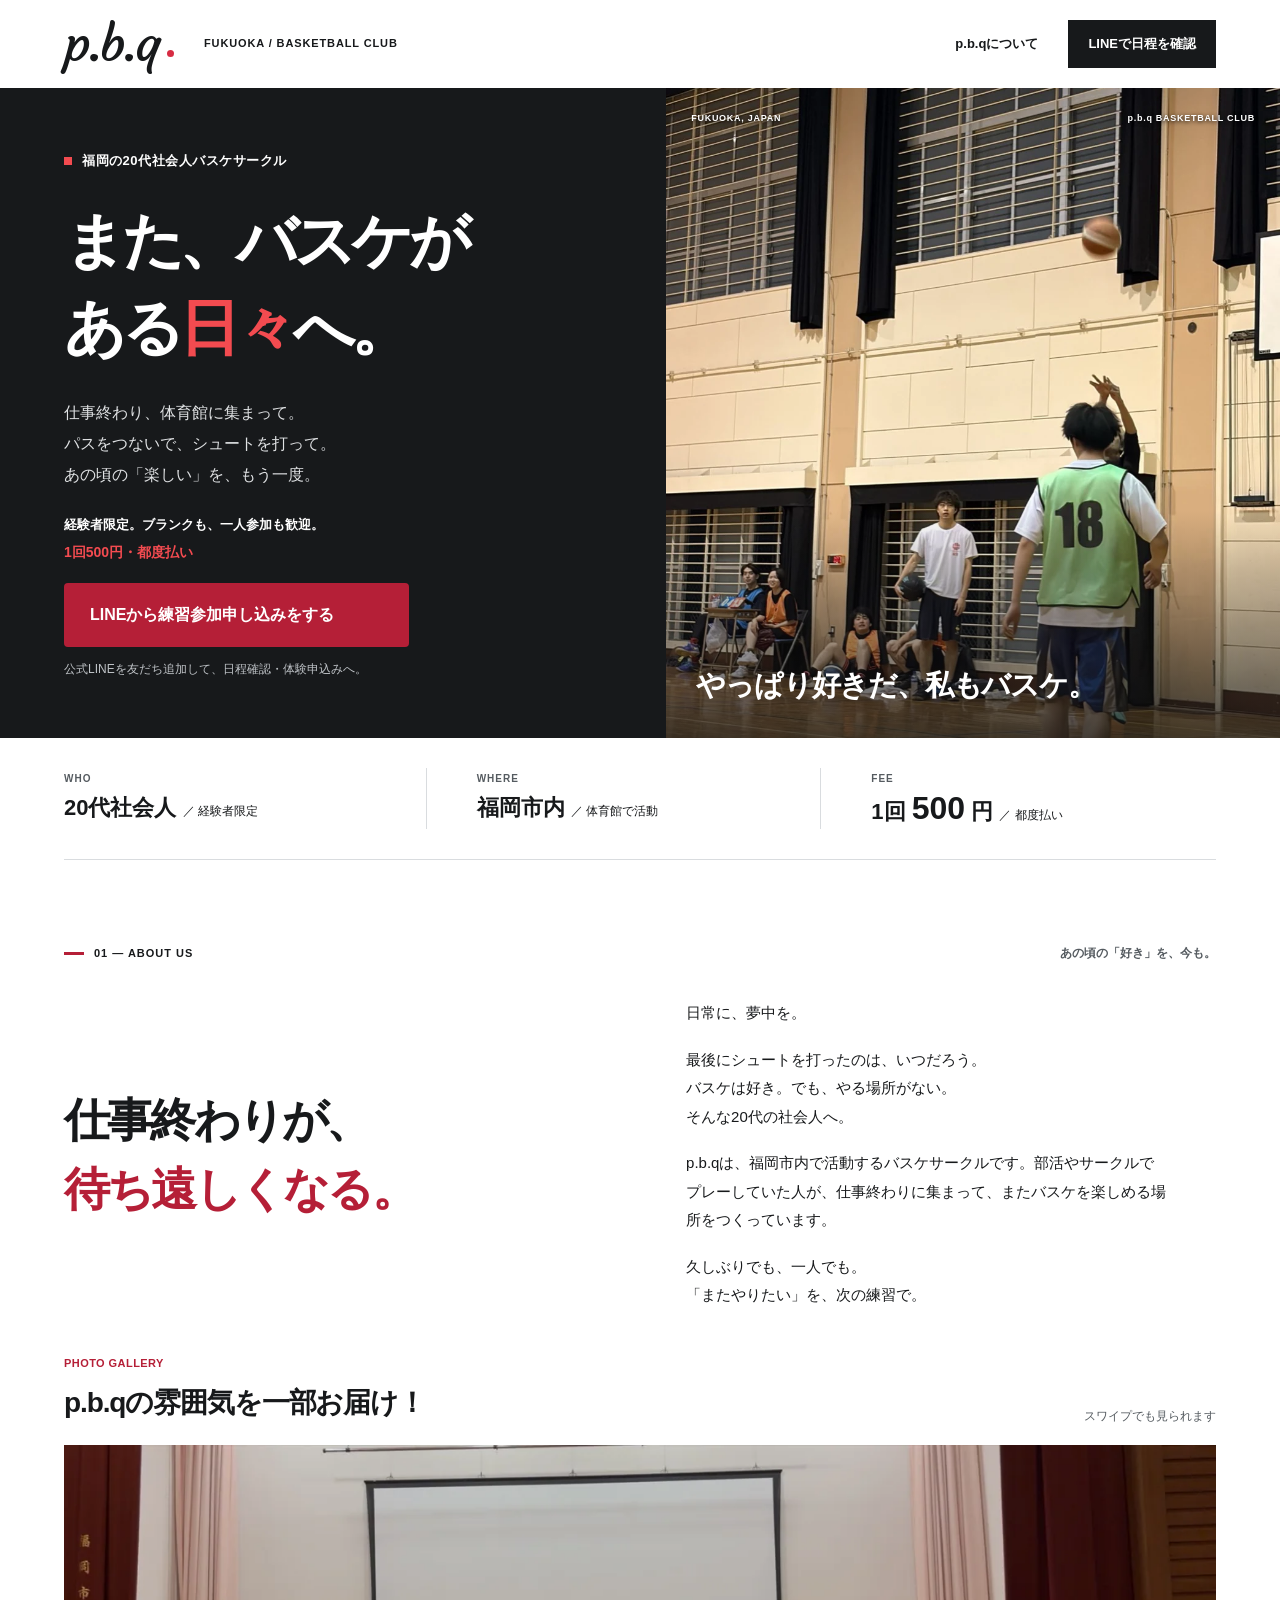
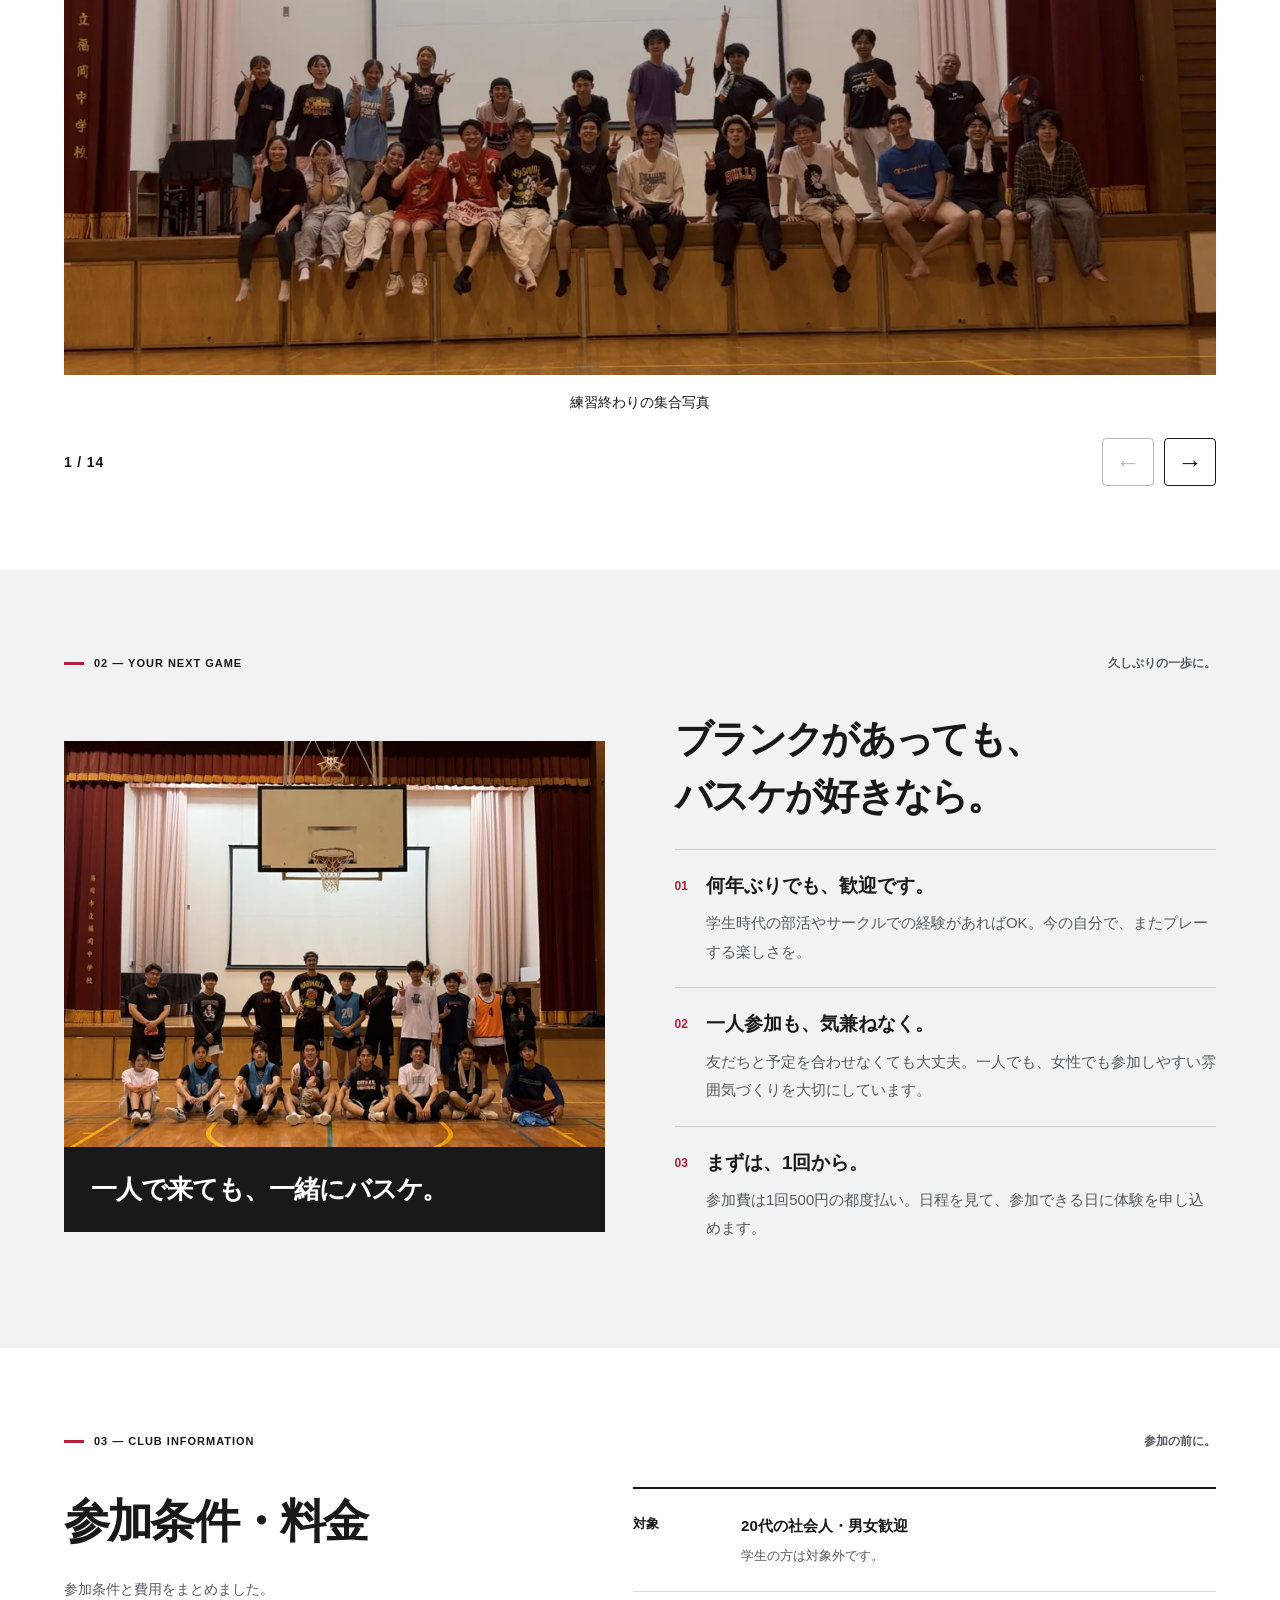
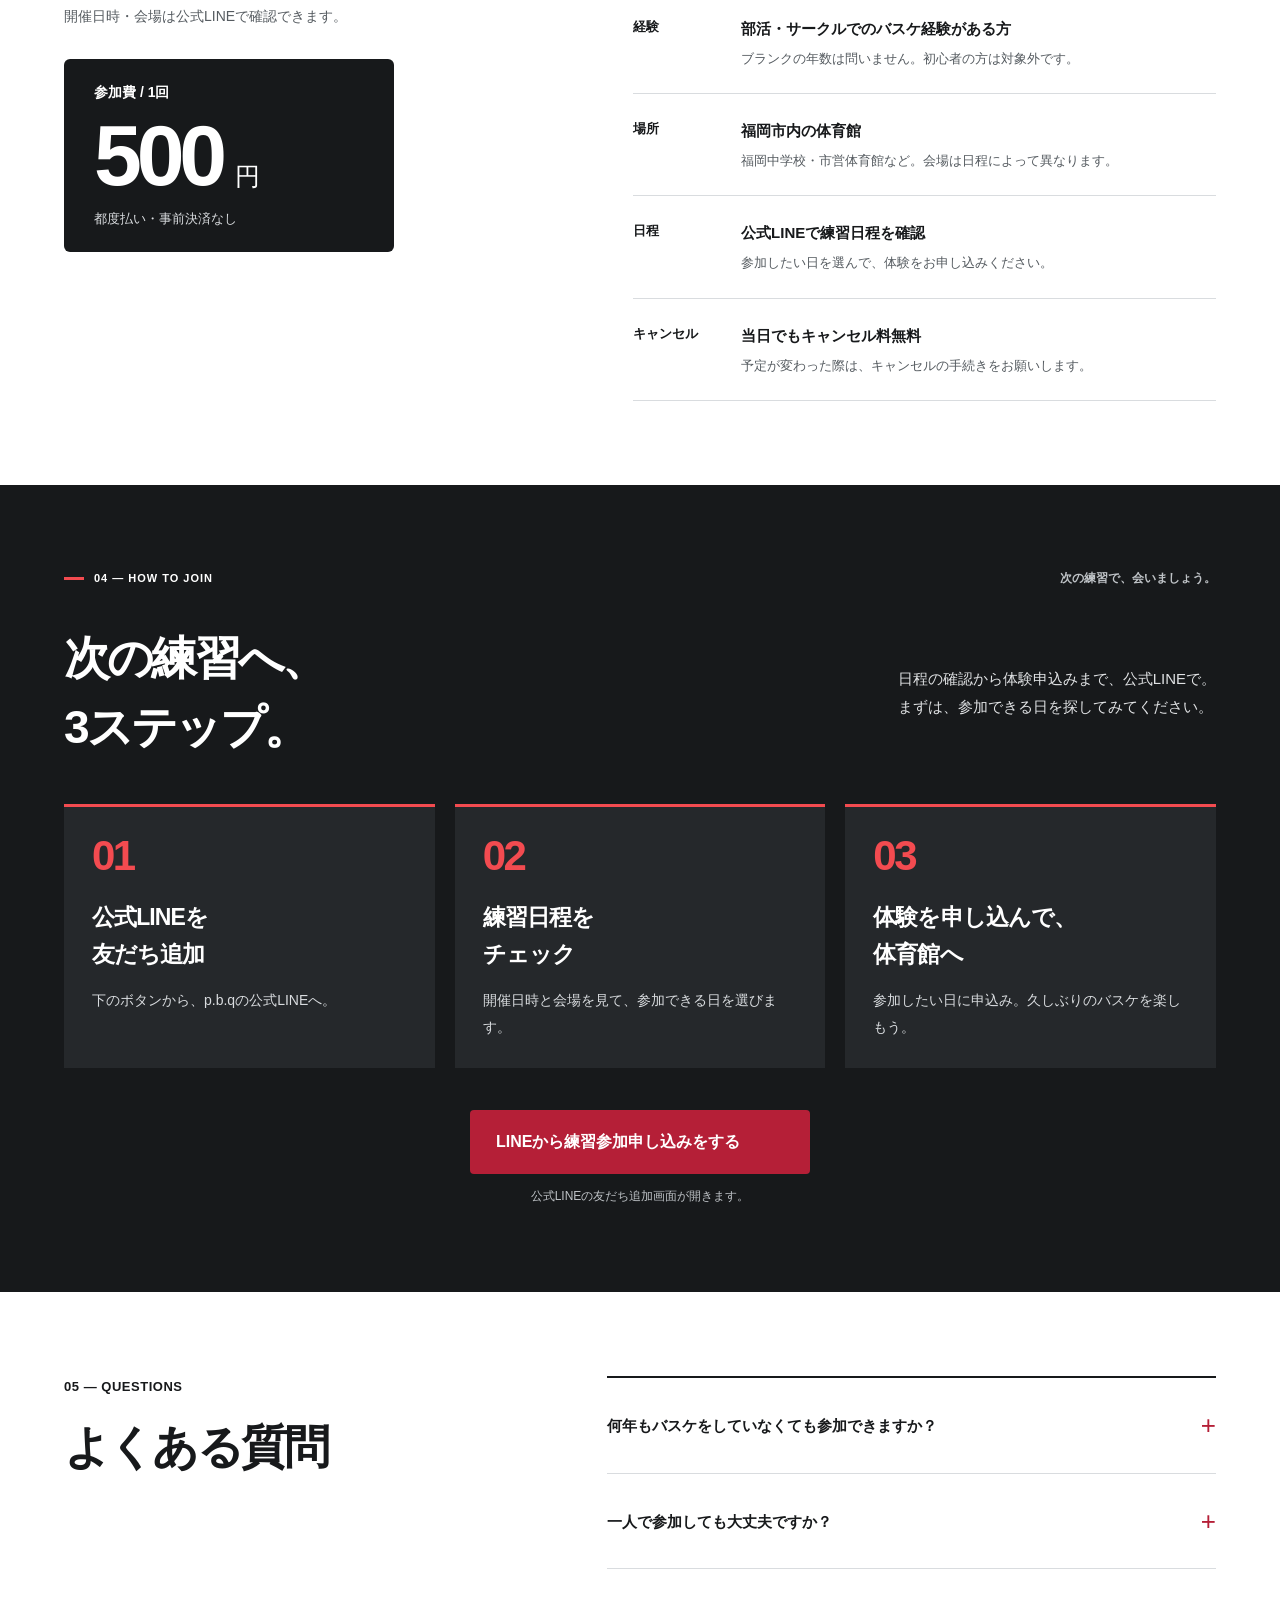
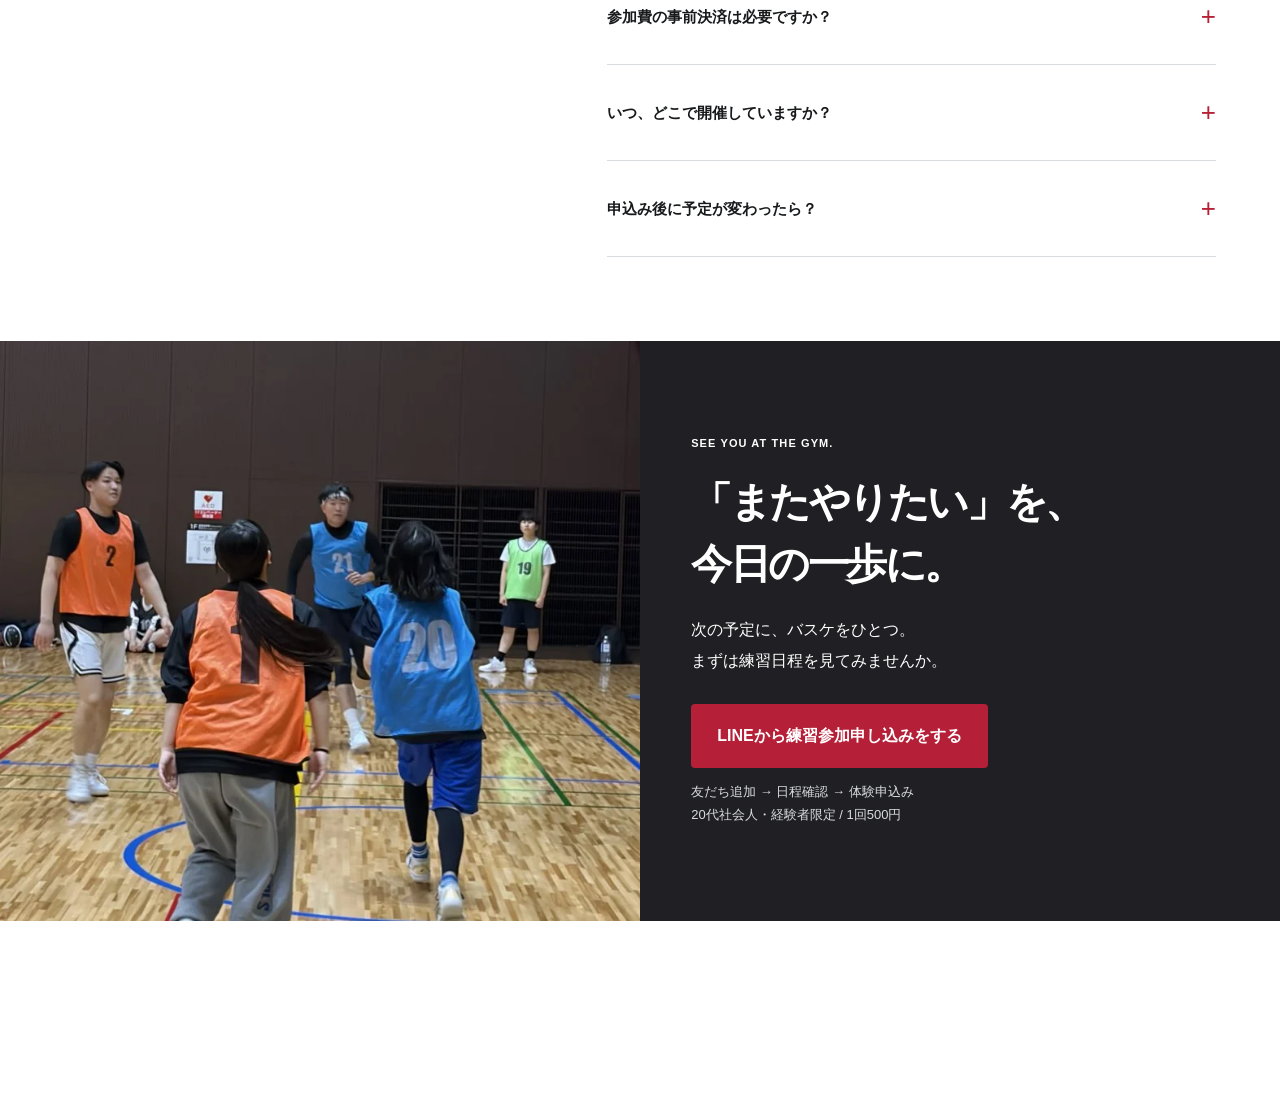
==== commit 10b0991e: "Reflect 日常に、夢中を。 across PBQ landing pages" ====
--- a/index.html
+++ b/index.html
@@ -4,19 +4,20 @@
   <meta charset="utf-8">
   <meta name="viewport" content="width=device-width, initial-scale=1">
   <meta name="theme-color" content="#f4f1e9">
-  <title>p.b.q｜また、バスケがある日々へ。福岡の20代社会人バスケ</title>
-  <meta name="description" content="福岡で、もう一度バスケを。p.b.qは20代社会人・経験者のためのバスケサークルです。ブランク歓迎、一人参加も歓迎。1回500円。練習日程の確認と体験申込みは公式LINEから。">
+  <title>p.b.q｜日常に、夢中を。福岡の20代社会人バスケ</title>
+  <meta name="description" content="日常に、夢中を。福岡で、もう一度バスケを。p.b.qは20代社会人・経験者のためのバスケサークルです。ブランク歓迎、一人参加も歓迎。1回500円。練習日程の確認と体験申込みは公式LINEから。">
   <link rel="canonical" href="https://spseishirotaguchi-sudo.github.io/pbq-lp/">
   <meta property="og:type" content="website">
   <meta property="og:locale" content="ja_JP">
-  <meta property="og:title" content="また、バスケがある日々へ。｜p.b.q">
-  <meta property="og:description" content="福岡の20代社会人バスケ。経験者限定・ブランク歓迎・1回500円。まずはLINEで練習日程を確認。">
+  <meta property="og:title" content="日常に、夢中を。｜p.b.q">
+  <meta property="og:description" content="日常に、夢中を。福岡の20代社会人バスケ。経験者限定・ブランク歓迎・1回500円。まずはLINEで練習日程を確認。">
   <meta property="og:url" content="https://spseishirotaguchi-sudo.github.io/pbq-lp/">
   <meta property="og:image" content="https://spseishirotaguchi-sudo.github.io/pbq-lp/img/teamphoto.jpg">
   <meta name="twitter:card" content="summary_large_image">
   <link rel="preload" href="assets/fonts/Courgette-Regular.ttf" as="font" type="font/ttf" crossorigin>
   <link rel="stylesheet" href="styles.css?v=a41c7d02e9b6">
   <script>document.documentElement.className += ' js-rv';</script>
+  <script src="analytics.js?v=20261101" data-measurement-id="G-R6ZDP89L27" data-pbq-site="lp" defer></script>
 </head>
 <body>
 <a class="skip-link" href="#main">本文へ移動</a>
@@ -55,7 +56,7 @@
     <div class="section-kicker"><span>01 — ABOUT US</span><span>あの頃の「好き」を、今も。</span></div>
     <div class="intro-grid">
       <h2 id="about-title">仕事終わりが、<br><span class="accent">待ち遠しくなる。</span></h2>
-      <div class="intro-copy"><p>最後にシュートを打ったのは、いつだろう。<br>バスケは好き。でも、やる場所がない。<br>そんな20代の社会人へ。</p><p>p.b.qは、福岡市内で活動するバスケサークルです。部活やサークルでプレーしていた人が、仕事終わりに集まって、またバスケを楽しめる場所をつくっています。</p><p>久しぶりでも、一人でも。<br>「またやりたい」を、次の練習で。</p></div>
+      <div class="intro-copy"><p>日常に、夢中を。</p><p>最後にシュートを打ったのは、いつだろう。<br>バスケは好き。でも、やる場所がない。<br>そんな20代の社会人へ。</p><p>p.b.qは、福岡市内で活動するバスケサークルです。部活やサークルでプレーしていた人が、仕事終わりに集まって、またバスケを楽しめる場所をつくっています。</p><p>久しぶりでも、一人でも。<br>「またやりたい」を、次の練習で。</p></div>
     </div>
     <section class="photo-gallery" aria-labelledby="gallery-title" aria-roledescription="カルーセル">
 <div class="gallery-heading"><div><p class="eyebrow">PHOTO GALLERY</p><h3 id="gallery-title">p.b.qの雰囲気を一部お届け！</h3></div><span class="gallery-hint">スワイプでも見られます</span></div>
@@ -121,7 +122,7 @@
     <div class="final-copy"><p class="eyebrow">SEE YOU AT THE GYM.</p><h2 id="final-title">「またやりたい」を、<br>今日の一歩に。</h2><p>次の予定に、バスケをひとつ。<br>まずは練習日程を見てみませんか。</p><a class="button button-light" href="https://lin.ee/OFk6v075" target="_blank" rel="noopener">LINEから練習参加申し込みをする</a><p class="button-note">友だち追加 → 日程確認 → 体験申込み<br>20代社会人・経験者限定 / 1回500円</p></div>
   </section>
 </main>
-<footer class="site-footer wrap"><div><a class="wordmark" href="#" aria-label="p.b.q ページの先頭へ">p.b.q</a><p>福岡の20代社会人バスケサークル</p></div><a class="instagram-link" href="https://www.instagram.com/p.b.q_fukuoka/" target="_blank" rel="noopener"><svg class="instagram-icon" viewBox="0 0 24 24" fill="none" stroke="currentColor" stroke-width="1.8" aria-hidden="true"><rect x="3" y="3" width="18" height="18" rx="5"/><circle cx="12" cy="12" r="4"/><circle cx="17.5" cy="6.5" r="1" fill="currentColor" stroke="none"/></svg><span class="instagram-text">練習の雰囲気をInstagramで見る</span></a><small>© p.b.q</small></footer>
+<footer class="site-footer wrap"><div><a class="wordmark" href="#" aria-label="p.b.q ページの先頭へ">p.b.q</a><p>日常に、夢中を。<br>福岡の20代社会人バスケサークル</p></div><a class="instagram-link" href="https://www.instagram.com/p.b.q_fukuoka/" target="_blank" rel="noopener"><svg class="instagram-icon" viewBox="0 0 24 24" fill="none" stroke="currentColor" stroke-width="1.8" aria-hidden="true"><rect x="3" y="3" width="18" height="18" rx="5"/><circle cx="12" cy="12" r="4"/><circle cx="17.5" cy="6.5" r="1" fill="currentColor" stroke="none"/></svg><span class="instagram-text">練習の雰囲気をInstagramで見る</span></a><a href="privacy.html">プライバシーについて</a><small>© p.b.q</small></footer>
 <div class="mobile-cta" hidden><span>経験者・ブランク歓迎<small>20代社会人 / 1回500円</small></span><a href="https://lin.ee/OFk6v075" target="_blank" rel="noopener">LINEで日程を見る</a></div>
 <script>
 // Show the mobile shortcut after the introduction; the in-page links work without JS.
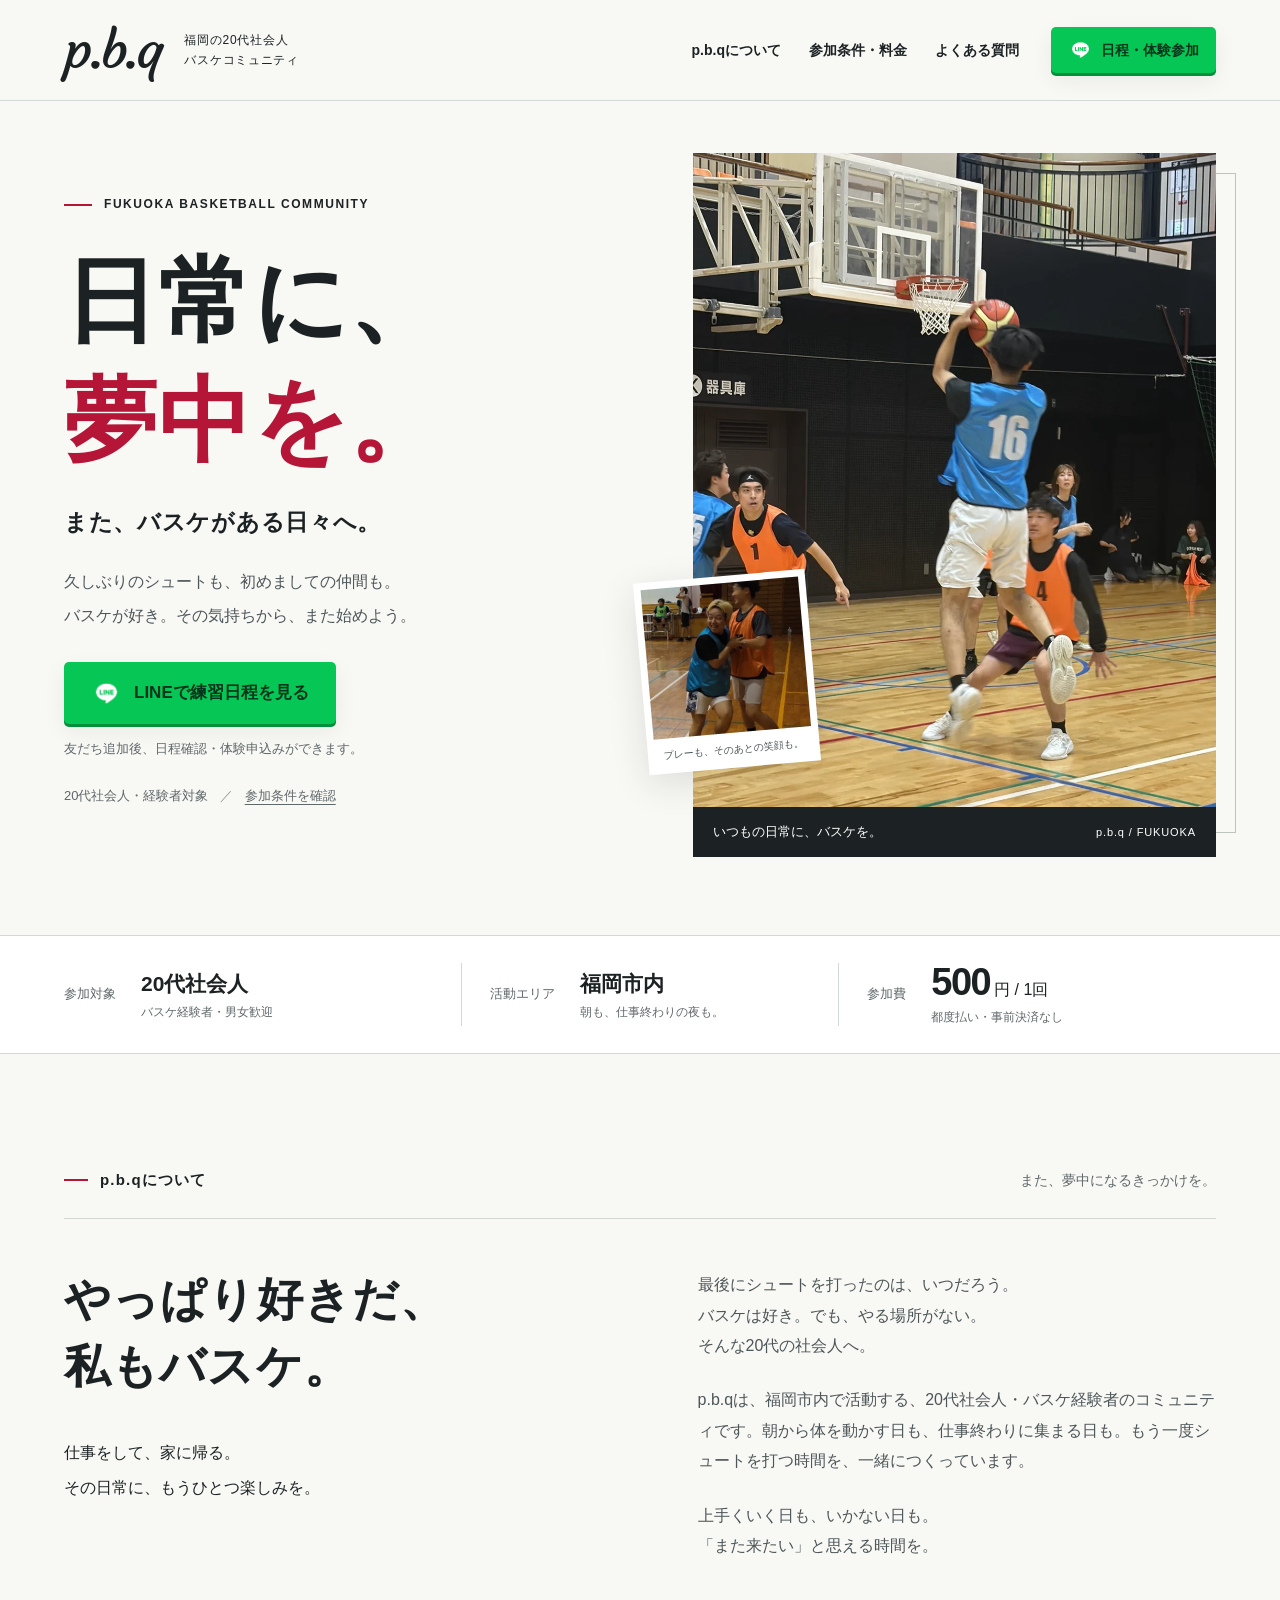
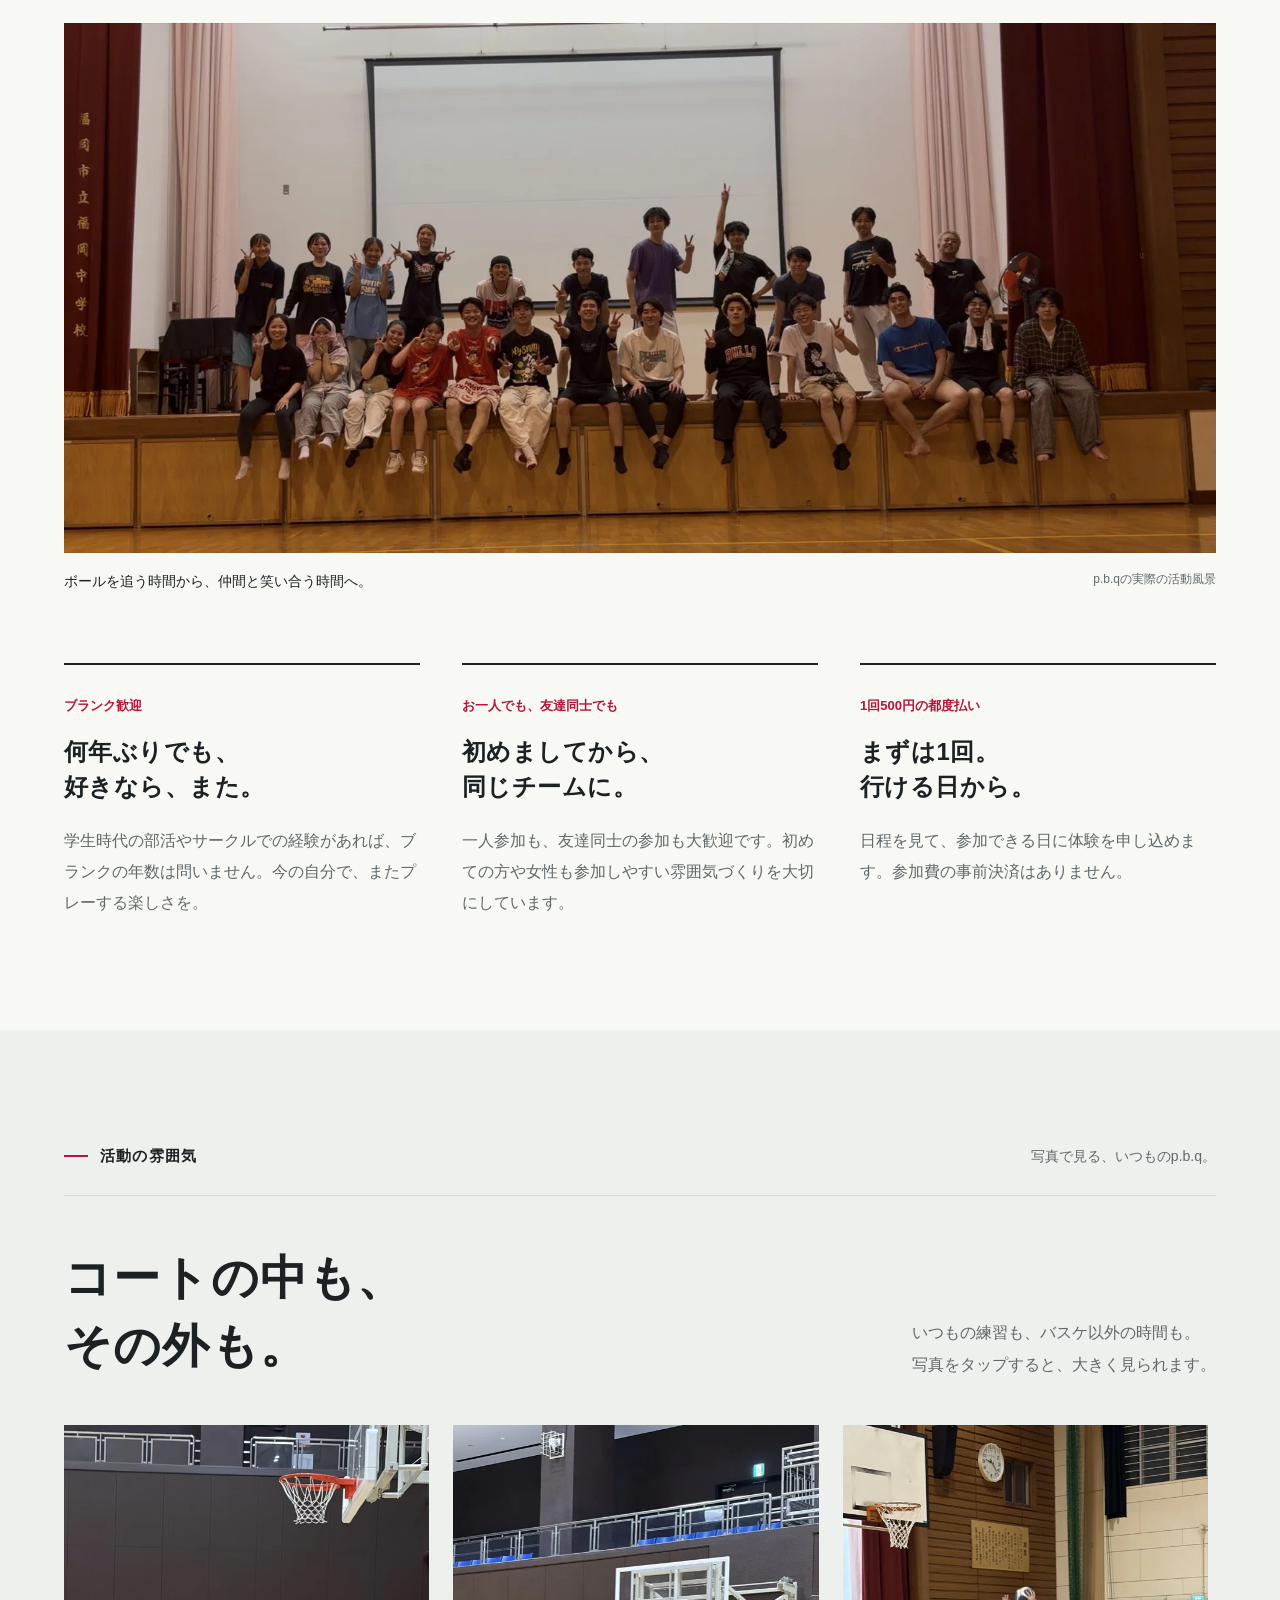
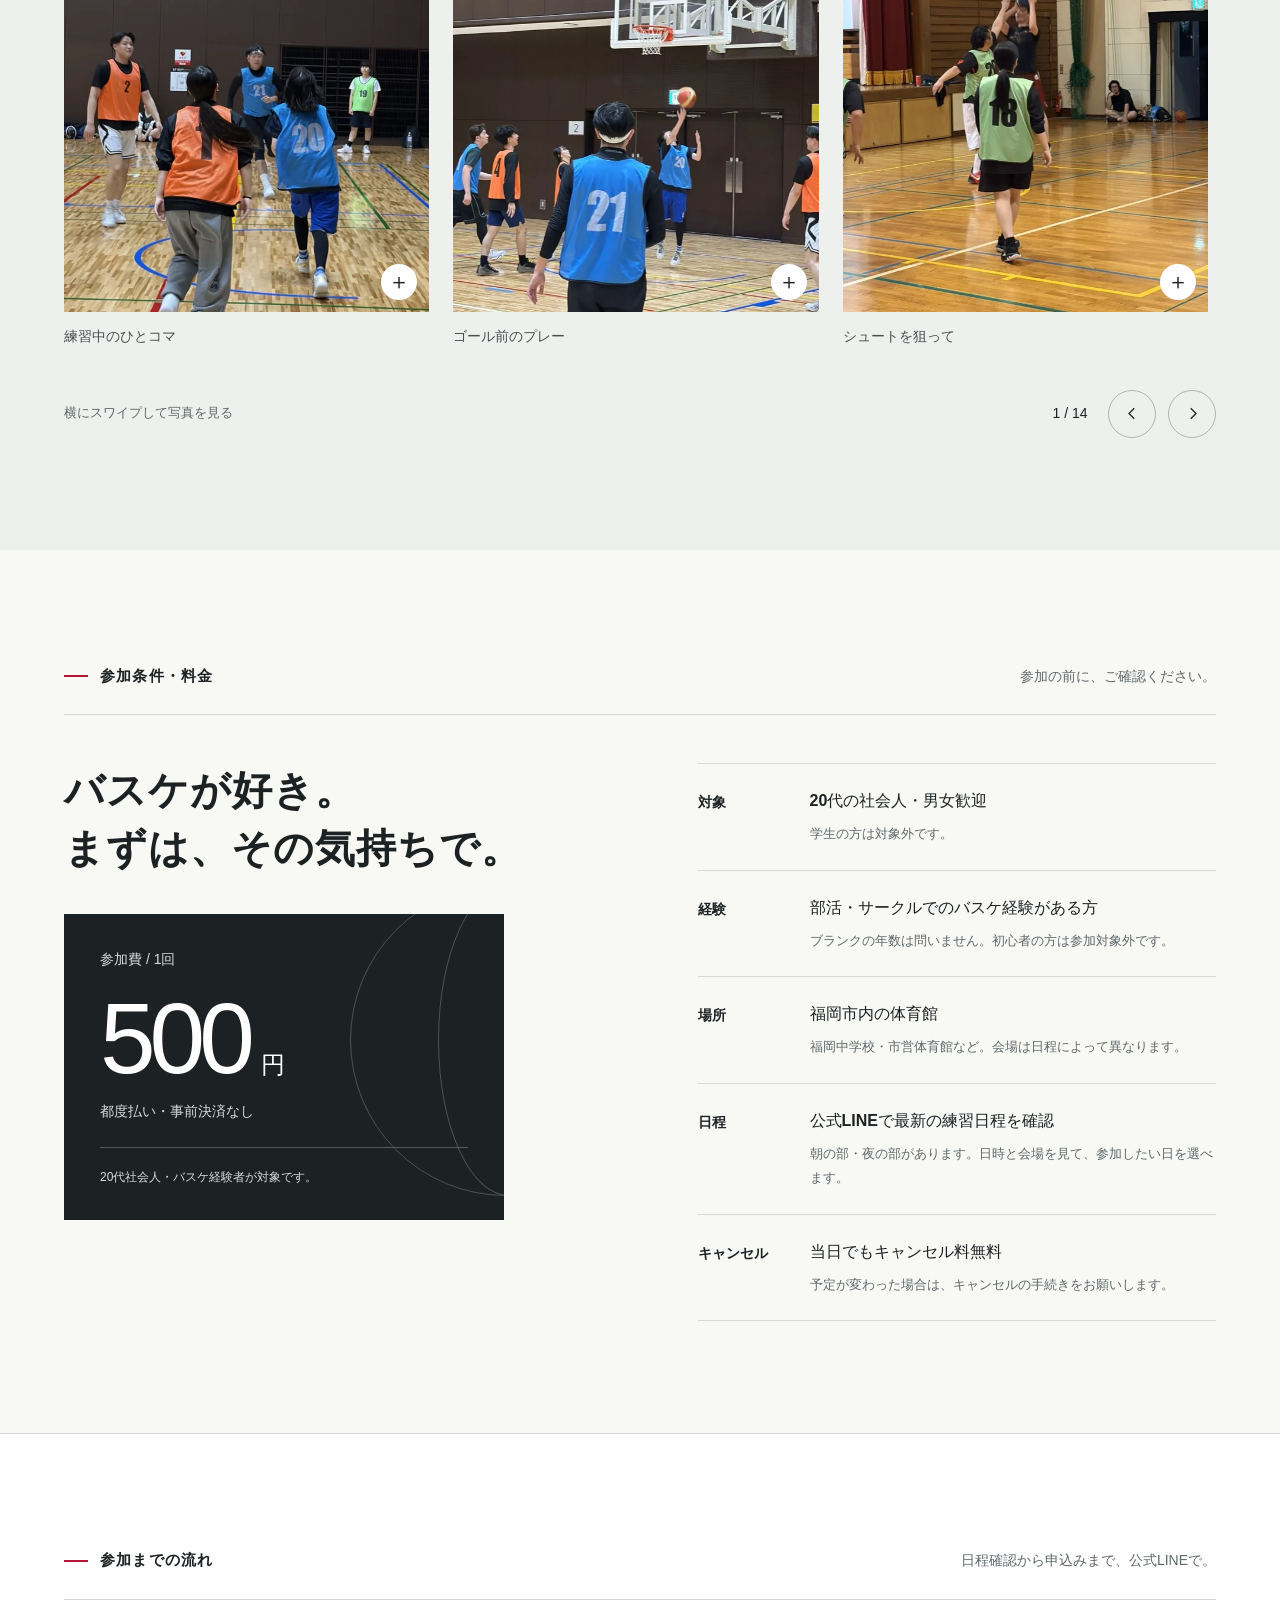
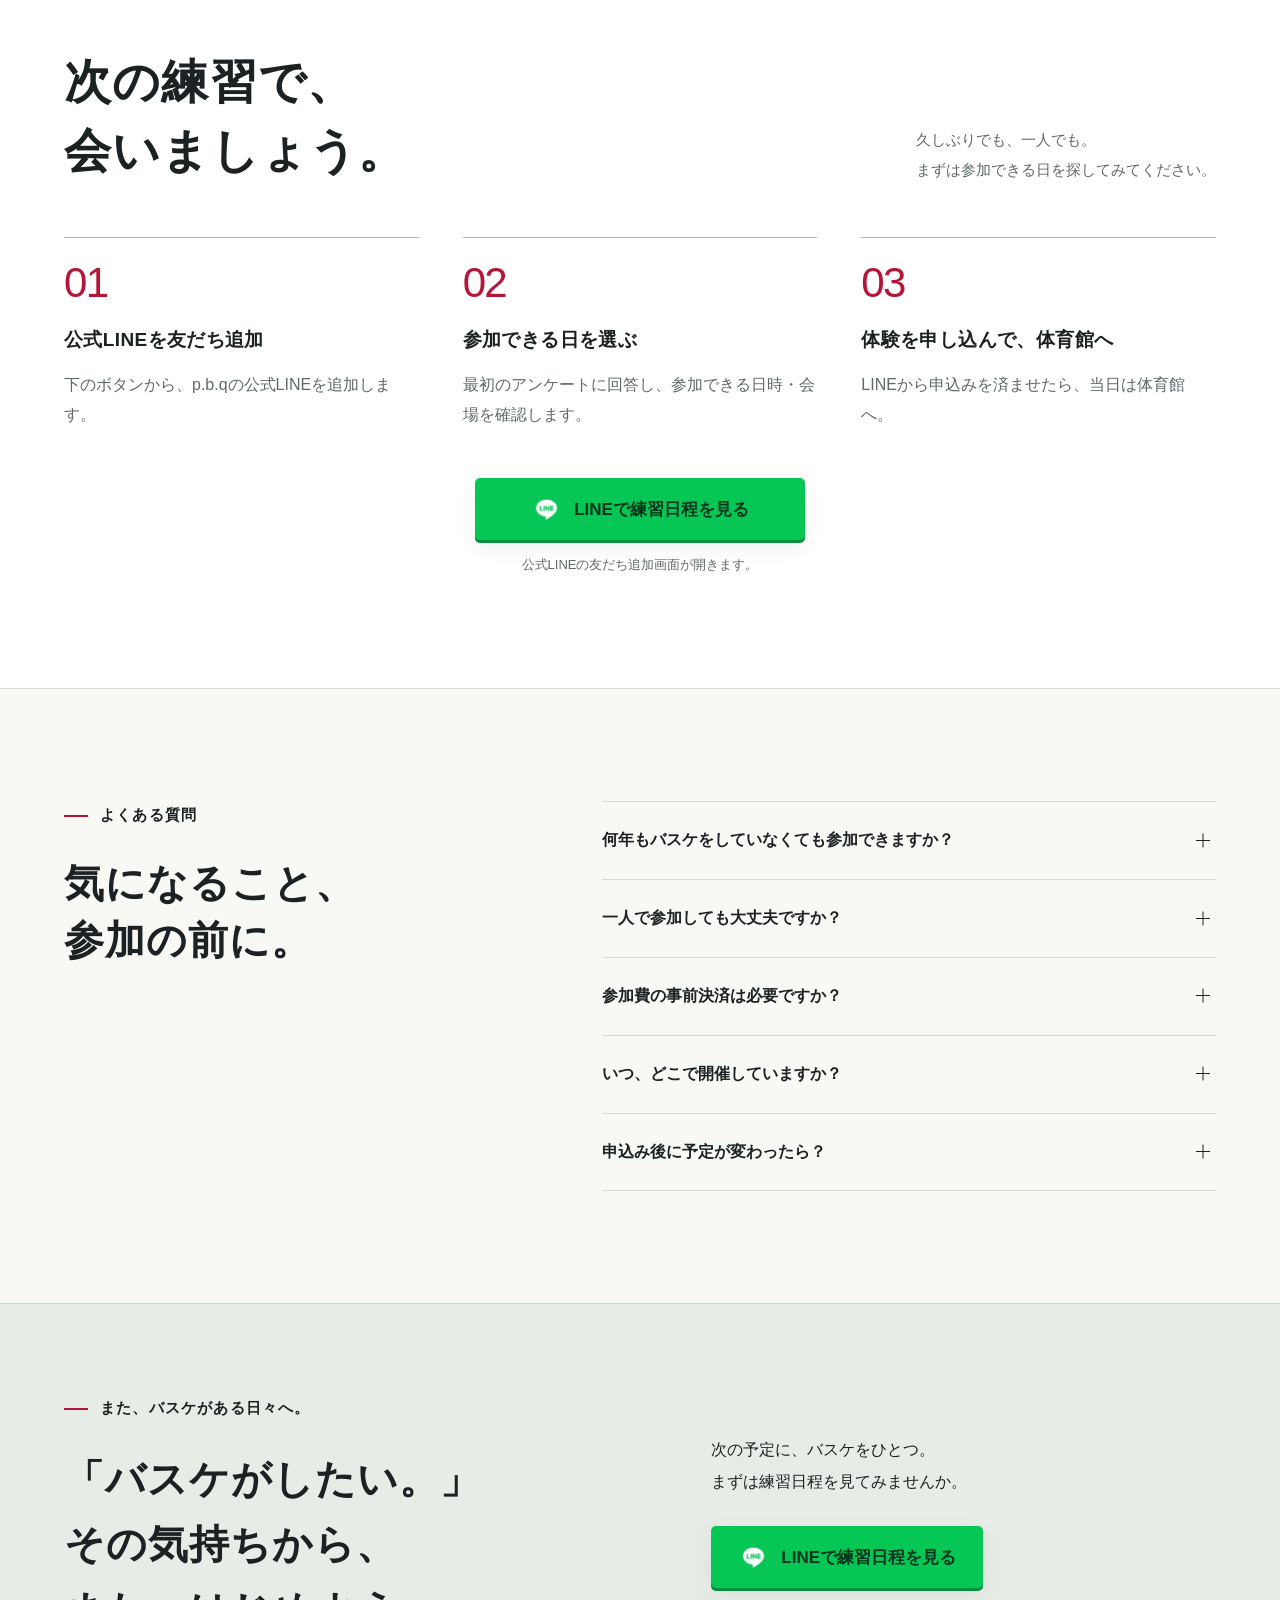
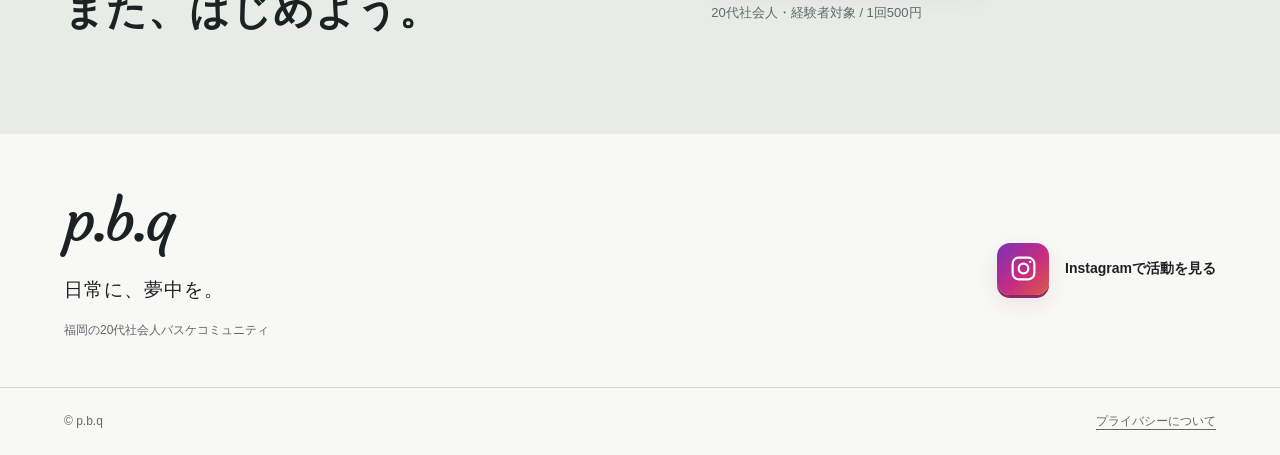
==== commit 06ba6511: "Refresh p.b.q landing page visual design and mobile experience" ====
--- a/index.html
+++ b/index.html
@@ -1,215 +1,174 @@
 <!doctype html>
 <html lang="ja">
 <head>
-  <meta charset="utf-8">
-  <meta name="viewport" content="width=device-width, initial-scale=1">
-  <meta name="theme-color" content="#f4f1e9">
+  <meta charset="utf-8"><meta name="viewport" content="width=device-width, initial-scale=1">
+  <meta name="theme-color" content="#f8f8f5">
   <title>p.b.q｜日常に、夢中を。福岡の20代社会人バスケ</title>
-  <meta name="description" content="日常に、夢中を。福岡で、もう一度バスケを。p.b.qは20代社会人・経験者のためのバスケサークルです。ブランク歓迎、一人参加も歓迎。1回500円。練習日程の確認と体験申込みは公式LINEから。">
+  <meta name="description" content="日常に、夢中を。p.b.qは福岡の20代社会人・バスケ経験者のコミュニティ。ブランクも、お一人での参加も歓迎。朝も夜も、1回500円でバスケを。日程確認と体験申込みは公式LINEから。">
   <link rel="canonical" href="https://spseishirotaguchi-sudo.github.io/pbq-lp/">
-  <meta property="og:type" content="website">
-  <meta property="og:locale" content="ja_JP">
+  <meta property="og:type" content="website"><meta property="og:locale" content="ja_JP">
   <meta property="og:title" content="日常に、夢中を。｜p.b.q">
-  <meta property="og:description" content="日常に、夢中を。福岡の20代社会人バスケ。経験者限定・ブランク歓迎・1回500円。まずはLINEで練習日程を確認。">
+  <meta property="og:description" content="福岡の20代社会人バスケ。経験者限定・ブランク歓迎・1回500円。朝も夜も、またバスケがある日々へ。">
   <meta property="og:url" content="https://spseishirotaguchi-sudo.github.io/pbq-lp/">
   <meta property="og:image" content="https://spseishirotaguchi-sudo.github.io/pbq-lp/img/teamphoto.jpg">
   <meta name="twitter:card" content="summary_large_image">
+  <link rel="icon" href="assets/favicon-pbq.png" type="image/png">
   <link rel="preload" href="assets/fonts/Courgette-Regular.ttf" as="font" type="font/ttf" crossorigin>
-  <link rel="stylesheet" href="styles.css?v=a41c7d02e9b6">
-  <script>document.documentElement.className += ' js-rv';</script>
+  <link rel="stylesheet" href="styles.css?v=20261124-design1">
+  <script src="lp.js?v=20261124-design1" defer></script>
   <script src="analytics.js?v=20261101" data-measurement-id="G-R6ZDP89L27" data-pbq-site="lp" defer></script>
 </head>
 <body>
 <a class="skip-link" href="#main">本文へ移動</a>
-<header class="site-header wrap">
-  <a class="wordmark" href="#" aria-label="p.b.q ページの先頭へ">p.b.q<span class="logo-dot" aria-hidden="true"></span></a>
-  <span class="header-location">FUKUOKA / BASKETBALL CLUB</span>
-  <nav aria-label="メインナビゲーション">
-    <a class="nav-about" href="#about">p.b.qについて</a>
-    <a class="header-cta" href="https://lin.ee/OFk6v075" target="_blank" rel="noopener">LINEで日程を確認</a>
-  </nav>
+<header class="site-header">
+  <div class="header-inner wrap">
+    <a class="wordmark" href="#page-top" aria-label="p.b.q ページの先頭へ">p.b.q</a>
+    <span class="brand-description">福岡の20代社会人<br>バスケコミュニティ</span>
+    <nav aria-label="メインナビゲーション"><a href="#about">p.b.qについて</a><a href="#details">参加条件・料金</a><a href="#faq">よくある質問</a></nav>
+    <a class="line-button header-cta" href="https://lin.ee/OFk6v075" target="_blank" rel="noopener"><img class="line-icon" src="assets/line-brand.png" alt="" width="32" height="32"><span>日程・体験参加</span></a>
+  </div>
 </header>
 <main id="main">
-  <div class="hero-stage"><section class="hero wrap" aria-labelledby="hero-title">
-    <div class="hero-copy"><div class="hero-heading">
-      <p class="eyebrow"><span class="small-square" aria-hidden="true"></span> 福岡の20代社会人バスケサークル</p>
-      <h1 id="hero-title"><span>また、バスケが</span><br><span>ある<span class="outline-word">日々</span>へ。</span></h1>
-      </div><div class="hero-details"><p class="hero-lead">仕事終わり、体育館に集まって。<br>パスをつないで、シュートを打って。<br>あの頃の「楽しい」を、もう一度。</p>
-      <p class="hero-qualification">経験者限定。ブランクも、一人参加も歓迎。<br><span class="hero-fee">1回500円・都度払い</span></p>
-      <a class="button" href="https://lin.ee/OFk6v075" target="_blank" rel="noopener">LINEから練習参加申し込みをする</a>
-      <p class="button-note">公式LINEを友だち追加して、日程確認・体験申込みへ。</p></div>
+  <section class="hero-stage" id="page-top" aria-labelledby="hero-title">
+    <div class="hero wrap">
+      <div class="hero-copy">
+        <p class="eyebrow"><span class="brand-rule" aria-hidden="true"></span>FUKUOKA BASKETBALL COMMUNITY</p>
+        <h1 id="hero-title">日常に、<br><span>夢中を。</span></h1>
+        <p class="hero-subtitle">また、バスケがある日々へ。</p>
+        <p class="hero-lead"><span class="phrase">久しぶりのシュートも、</span><span class="phrase">初めましての仲間も。</span><br>バスケが好き。<span class="phrase">その気持ちから、また始めよう。</span></p>
+        <div class="hero-action"><a class="line-button " href="https://lin.ee/OFk6v075" target="_blank" rel="noopener"><img class="line-icon" src="assets/line-brand.png" alt="" width="32" height="32"><span>LINEで練習日程を見る</span></a><p class="button-note">友だち追加後、日程確認・体験申込みができます。</p></div>
+        <p class="hero-qualification">20代社会人・経験者対象 <span>／</span> <a href="#details">参加条件を確認</a></p>
+      </div>
+      <figure class="hero-visual">
+        <div class="hero-image-frame"><img class="hero-photo" src="assets/hero-action-1000.webp" srcset="assets/hero-action-560.webp 560w, assets/hero-action-1000.webp 1000w" sizes="(max-width:760px) 100vw, 50vw" width="1000" height="1779" alt="体育館でゴールへ向かってジャンプする青いビブスのメンバー" fetchpriority="high"></div>
+        <div class="hero-inset"><img src="assets/court-smile-400.webp" width="400" height="534" alt="試合中に笑顔を見せるメンバー" decoding="async"><span>プレーも、そのあとの笑顔も。</span></div>
+        <figcaption><span>いつもの日常に、バスケを。</span><span>p.b.q / FUKUOKA</span></figcaption>
+      </figure>
     </div>
-    <div class="hero-visual">
-      <div class="photo-index"><span>FUKUOKA, JAPAN</span><span>p.b.q BASKETBALL CLUB</span></div>
-      <img class="hero-photo" src="assets/main-hero-1000.webp" srcset="assets/main-hero-560.webp 560w, assets/main-hero-1000.webp 1000w" sizes="(max-width:700px) 100vw, 50vw" width="1000" height="1779" alt="体育館でシュートを見上げる緑のビブスのメンバー" fetchpriority="high">
-      <div class="photo-tag"><span>やっぱり好きだ、私もバスケ。</span></div>
-
+    <div class="quick-facts wrap" aria-label="参加の基本情報">
+      <div><span>参加対象</span><p>20代社会人<span class="fact-sub">バスケ経験者・男女歓迎</span></p></div>
+      <div><span>活動エリア</span><p>福岡市内<span class="fact-sub">朝も、仕事終わりの夜も。</span></p></div>
+      <div><span>参加費</span><p><b>500</b><span class="fact-unit">円 / 1回</span><span class="fact-sub">都度払い・事前決済なし</span></p></div>
     </div>
   </section>
-  </div><div class="facts wrap" aria-label="参加の基本情報">
-    <div><span class="fact-label">WHO</span><p>20代社会人 <small>／ 経験者限定</small></p></div>
-    <div><span class="fact-label">WHERE</span><p>福岡市内 <small>／ 体育館で活動</small></p></div>
-    <div><span class="fact-label">FEE</span><p>1回 <strong>500</strong> 円 <small>／ 都度払い</small></p></div>
-  </div>
 
-  <section class="intro section wrap" id="about" aria-labelledby="about-title">
-    <div class="section-kicker"><span>01 — ABOUT US</span><span>あの頃の「好き」を、今も。</span></div>
-    <div class="intro-grid">
-      <h2 id="about-title">仕事終わりが、<br><span class="accent">待ち遠しくなる。</span></h2>
-      <div class="intro-copy"><p>日常に、夢中を。</p><p>最後にシュートを打ったのは、いつだろう。<br>バスケは好き。でも、やる場所がない。<br>そんな20代の社会人へ。</p><p>p.b.qは、福岡市内で活動するバスケサークルです。部活やサークルでプレーしていた人が、仕事終わりに集まって、またバスケを楽しめる場所をつくっています。</p><p>久しぶりでも、一人でも。<br>「またやりたい」を、次の練習で。</p></div>
+  <section class="about section wrap" id="about" aria-labelledby="about-title">
+    <div class="section-heading"><p class="section-label">p.b.qについて</p><span class="section-side">また、夢中になるきっかけを。</span></div>
+    <div class="about-grid">
+      <div class="about-title"><h2 id="about-title"><span class="phrase">やっぱり好きだ、</span><br><span class="phrase">私もバスケ。</span></h2><p class="pull-quote">仕事をして、家に帰る。<br><span class="phrase">その日常に、</span><span class="phrase">もうひとつ楽しみを。</span></p></div>
+      <div class="about-copy"><p>最後にシュートを打ったのは、いつだろう。<br>バスケは好き。でも、やる場所がない。<br>そんな20代の社会人へ。</p><p>p.b.qは、福岡市内で活動する、20代社会人・バスケ経験者のコミュニティです。朝から体を動かす日も、仕事終わりに集まる日も。もう一度シュートを打つ時間を、一緒につくっています。</p><p>上手くいく日も、いかない日も。<br>「また来たい」と思える時間を。</p></div>
     </div>
-    <section class="photo-gallery" aria-labelledby="gallery-title" aria-roledescription="カルーセル">
-<div class="gallery-heading"><div><p class="eyebrow">PHOTO GALLERY</p><h3 id="gallery-title">p.b.qの雰囲気を一部お届け！</h3></div><span class="gallery-hint">スワイプでも見られます</span></div>
-<div class="gallery-track" id="gallery-track" tabindex="0" aria-label="p.b.qの写真。左右の矢印キーでも切り替えられます"><figure class="gallery-slide" role="group" aria-roledescription="スライド" aria-label="1 / 14"><img src="assets/photo-teamphoto.webp" width="1400" height="644" alt="p.b.q：練習終わりの集合写真" loading="lazy" decoding="async"><figcaption>練習終わりの集合写真</figcaption></figure><figure class="gallery-slide" role="group" aria-roledescription="スライド" aria-label="2 / 14"><img src="assets/photo-action1.webp" width="675" height="1200" alt="p.b.q：練習中のひとコマ" loading="lazy" decoding="async"><figcaption>練習中のひとコマ</figcaption></figure><figure class="gallery-slide" role="group" aria-roledescription="スライド" aria-label="3 / 14"><img src="assets/photo-gallery1.webp" width="618" height="1100" alt="p.b.q：ゴール前のプレー" loading="lazy" decoding="async"><figcaption>ゴール前のプレー</figcaption></figure><figure class="gallery-slide" role="group" aria-roledescription="スライド" aria-label="4 / 14"><img src="assets/photo-gallery2.webp" width="618" height="1100" alt="p.b.q：シュートを狙って" loading="lazy" decoding="async"><figcaption>シュートを狙って</figcaption></figure><figure class="gallery-slide" role="group" aria-roledescription="スライド" aria-label="5 / 14"><img src="assets/photo-gallery3.webp" width="825" height="1100" alt="p.b.q：体育館でのひとコマ" loading="lazy" decoding="async"><figcaption>体育館でのひとコマ</figcaption></figure><figure class="gallery-slide" role="group" aria-roledescription="スライド" aria-label="6 / 14"><img src="assets/photo-gallery4.webp" width="618" height="1100" alt="p.b.q：ゲームの時間" loading="lazy" decoding="async"><figcaption>ゲームの時間</figcaption></figure><figure class="gallery-slide" role="group" aria-roledescription="スライド" aria-label="7 / 14"><img src="assets/photo-gallery5.webp" width="618" height="1100" alt="p.b.q：シュート直前" loading="lazy" decoding="async"><figcaption>シュート直前</figcaption></figure><figure class="gallery-slide" role="group" aria-roledescription="スライド" aria-label="8 / 14"><img src="assets/photo-gallery2.webp" width="618" height="1100" alt="p.b.q：いつもの練習風景" loading="lazy" decoding="async"><figcaption>いつもの練習風景</figcaption></figure><figure class="gallery-slide" role="group" aria-roledescription="スライド" aria-label="9 / 14"><img src="assets/photo-tower.webp" width="675" height="1200" alt="p.b.q：リバウンド！！" loading="lazy" decoding="async"><figcaption>リバウンド！！</figcaption></figure><figure class="gallery-slide" role="group" aria-roledescription="スライド" aria-label="10 / 14"><img src="assets/photo-net.webp" width="506" height="900" alt="p.b.q：上向いていこう" loading="lazy" decoding="async"><figcaption>上向いていこう</figcaption></figure><figure class="gallery-slide" role="group" aria-roledescription="スライド" aria-label="11 / 14"><img src="assets/photo-gallery6.webp" width="825" height="1100" alt="p.b.q：練習後の集合写真" loading="lazy" decoding="async"><figcaption>練習後の集合写真</figcaption></figure><figure class="gallery-slide" role="group" aria-roledescription="スライド" aria-label="12 / 14"><img src="assets/photo-gallery7.webp" width="1100" height="825" alt="p.b.q：みんなで記念撮影" loading="lazy" decoding="async"><figcaption>みんなで記念撮影</figcaption></figure><figure class="gallery-slide" role="group" aria-roledescription="スライド" aria-label="13 / 14"><img src="assets/photo-group.webp" width="1200" height="675" alt="p.b.q：p.b.q初懇親会！" loading="lazy" decoding="async"><figcaption>p.b.q初懇親会！</figcaption></figure><figure class="gallery-slide" role="group" aria-roledescription="スライド" aria-label="14 / 14"><img src="assets/photo-pushbg.webp" width="675" height="1200" alt="p.b.q：屋外でのバスケ" loading="lazy" decoding="async"><figcaption>屋外でのバスケ</figcaption></figure></div>
-<div class="gallery-controls"><p class="gallery-count" aria-live="polite" aria-atomic="true">1 / 14</p><div><button type="button" class="gallery-prev" aria-label="前の写真" aria-controls="gallery-track" disabled>←</button><button type="button" class="gallery-next" aria-label="次の写真" aria-controls="gallery-track">→</button></div></div>
-</section>
+    <figure class="community-photo"><img src="assets/teamphoto-1600.webp" srcset="assets/teamphoto-900.webp 900w, assets/teamphoto-1600.webp 1600w" sizes="(max-width:760px) 100vw, 90vw" width="1600" height="736" alt="練習後、体育館のゴールの下に集まったp.b.qのメンバー" loading="lazy" decoding="async"><figcaption><span>ボールを追う時間から、<span class="phrase">仲間と笑い合う時間へ。</span></span><span class="photo-credit">p.b.qの実際の活動風景</span></figcaption></figure>
+    <div class="welcome-grid" aria-label="初めて参加する方へ">
+      <article><span class="mini-label">ブランク歓迎</span><h3>何年ぶりでも、<br>好きなら、また。</h3><p>学生時代の部活やサークルでの経験があれば、ブランクの年数は問いません。今の自分で、またプレーする楽しさを。</p></article>
+      <article><span class="mini-label">お一人でも、友達同士でも</span><h3>初めましてから、<br>同じチームに。</h3><p>一人参加も、友達同士の参加も大歓迎です。初めての方や女性も参加しやすい雰囲気づくりを大切にしています。</p></article>
+      <article><span class="mini-label">1回500円の都度払い</span><h3>まずは1回。<br>行ける日から。</h3><p>日程を見て、参加できる日に体験を申し込めます。参加費の事前決済はありません。</p></article>
+    </div>
   </section>
 
-  <section class="experience section" aria-labelledby="experience-title">
-    <div class="wrap">
-      <div class="section-kicker"><span>02 — YOUR NEXT GAME</span><span>久しぶりの一歩に。</span></div>
-      <div class="experience-grid">
-        <div class="experience-photo"><img src="assets/gallery7-1100.webp" srcset="assets/gallery7-640.webp 640w, assets/gallery7-1100.webp 1100w" sizes="(max-width: 700px) 100vw, 50vw" width="1100" height="825" alt="練習後にゴールの下で集まるp.b.qのメンバー" loading="lazy" decoding="async"><span class="image-stamp">一人で来ても、<br>一緒にバスケ。</span></div>
-        <div class="experience-copy"><h2 id="experience-title">ブランクがあっても、<br>バスケが好きなら。</h2>
-          <div class="reason"><span>01</span><div><h3>何年ぶりでも、歓迎です。</h3><p>学生時代の部活やサークルでの経験があればOK。今の自分で、またプレーする楽しさを。</p></div></div>
-          <div class="reason"><span>02</span><div><h3>一人参加も、気兼ねなく。</h3><p>友だちと予定を合わせなくても大丈夫。一人でも、女性でも参加しやすい雰囲気づくりを大切にしています。</p></div></div>
-          <div class="reason"><span>03</span><div><h3>まずは、1回から。</h3><p>参加費は1回500円の都度払い。日程を見て、参加できる日に体験を申し込めます。</p></div></div>
-        </div>
+  <section class="gallery-section section" aria-labelledby="gallery-title">
+    <div class="wrap"><div class="section-heading"><p class="section-label">活動の雰囲気</p><span class="section-side">写真で見る、いつものp.b.q。</span></div>
+      <div class="gallery-heading"><h2 id="gallery-title"><span class="phrase">コートの中も、</span><br><span class="phrase">その外も。</span></h2><p>いつもの練習も、バスケ以外の時間も。<br>写真をタップすると、大きく見られます。</p></div>
+      <div class="photo-gallery" aria-roledescription="カルーセル"><div class="gallery-track" id="gallery-track" tabindex="0" aria-label="p.b.qの写真。スワイプ、または左右の矢印キーで移動できます。"><figure class="gallery-slide" role="group" aria-label="1 / 14">
+      <a class="gallery-open" href="assets/photo-action1.webp" target="_blank" rel="noopener" aria-label="練習中のひとコマを大きく見る">
+        <img src="assets/photo-action1.webp" width="675" height="1200" alt="p.b.q：練習中のひとコマ" loading="lazy" decoding="async">
+        <span class="photo-expand" aria-hidden="true">＋</span>
+      </a><figcaption>練習中のひとコマ</figcaption></figure>
+<figure class="gallery-slide" role="group" aria-label="2 / 14">
+      <a class="gallery-open" href="assets/photo-gallery1.webp" target="_blank" rel="noopener" aria-label="ゴール前のプレーを大きく見る">
+        <img src="assets/photo-gallery1.webp" width="618" height="1100" alt="p.b.q：ゴール前のプレー" loading="lazy" decoding="async">
+        <span class="photo-expand" aria-hidden="true">＋</span>
+      </a><figcaption>ゴール前のプレー</figcaption></figure>
+<figure class="gallery-slide" role="group" aria-label="3 / 14">
+      <a class="gallery-open" href="assets/photo-gallery2.webp" target="_blank" rel="noopener" aria-label="シュートを狙ってを大きく見る">
+        <img src="assets/photo-gallery2.webp" width="618" height="1100" alt="p.b.q：シュートを狙って" loading="lazy" decoding="async">
+        <span class="photo-expand" aria-hidden="true">＋</span>
+      </a><figcaption>シュートを狙って</figcaption></figure>
+<figure class="gallery-slide" role="group" aria-label="4 / 14">
+      <a class="gallery-open" href="assets/photo-teamphoto.webp" target="_blank" rel="noopener" aria-label="練習終わりの集合写真を大きく見る">
+        <img src="assets/photo-teamphoto.webp" width="1400" height="644" alt="p.b.q：練習終わりの集合写真" loading="lazy" decoding="async">
+        <span class="photo-expand" aria-hidden="true">＋</span>
+      </a><figcaption>練習終わりの集合写真</figcaption></figure>
+<figure class="gallery-slide" role="group" aria-label="5 / 14">
+      <a class="gallery-open" href="assets/photo-gallery3.webp" target="_blank" rel="noopener" aria-label="体育館でのひとコマを大きく見る">
+        <img src="assets/photo-gallery3.webp" width="825" height="1100" alt="p.b.q：体育館でのひとコマ" loading="lazy" decoding="async">
+        <span class="photo-expand" aria-hidden="true">＋</span>
+      </a><figcaption>体育館でのひとコマ</figcaption></figure>
+<figure class="gallery-slide" role="group" aria-label="6 / 14">
+      <a class="gallery-open" href="assets/photo-gallery4.webp" target="_blank" rel="noopener" aria-label="ゲームの時間を大きく見る">
+        <img src="assets/photo-gallery4.webp" width="618" height="1100" alt="p.b.q：ゲームの時間" loading="lazy" decoding="async">
+        <span class="photo-expand" aria-hidden="true">＋</span>
+      </a><figcaption>ゲームの時間</figcaption></figure>
+<figure class="gallery-slide" role="group" aria-label="7 / 14">
+      <a class="gallery-open" href="assets/photo-gallery5.webp" target="_blank" rel="noopener" aria-label="シュート直前を大きく見る">
+        <img src="assets/photo-gallery5.webp" width="618" height="1100" alt="p.b.q：シュート直前" loading="lazy" decoding="async">
+        <span class="photo-expand" aria-hidden="true">＋</span>
+      </a><figcaption>シュート直前</figcaption></figure>
+<figure class="gallery-slide" role="group" aria-label="8 / 14">
+      <a class="gallery-open" href="assets/photo-gallery2.webp" target="_blank" rel="noopener" aria-label="いつもの練習風景を大きく見る">
+        <img src="assets/photo-gallery2.webp" width="618" height="1100" alt="p.b.q：いつもの練習風景" loading="lazy" decoding="async">
+        <span class="photo-expand" aria-hidden="true">＋</span>
+      </a><figcaption>いつもの練習風景</figcaption></figure>
+<figure class="gallery-slide" role="group" aria-label="9 / 14">
+      <a class="gallery-open" href="assets/photo-tower.webp" target="_blank" rel="noopener" aria-label="リバウンド！！を大きく見る">
+        <img src="assets/photo-tower.webp" width="675" height="1200" alt="p.b.q：リバウンド！！" loading="lazy" decoding="async">
+        <span class="photo-expand" aria-hidden="true">＋</span>
+      </a><figcaption>リバウンド！！</figcaption></figure>
+<figure class="gallery-slide" role="group" aria-label="10 / 14">
+      <a class="gallery-open" href="assets/photo-net.webp" target="_blank" rel="noopener" aria-label="上向いていこうを大きく見る">
+        <img src="assets/photo-net.webp" width="506" height="900" alt="p.b.q：上向いていこう" loading="lazy" decoding="async">
+        <span class="photo-expand" aria-hidden="true">＋</span>
+      </a><figcaption>上向いていこう</figcaption></figure>
+<figure class="gallery-slide" role="group" aria-label="11 / 14">
+      <a class="gallery-open" href="assets/photo-gallery6.webp" target="_blank" rel="noopener" aria-label="練習後の集合写真を大きく見る">
+        <img src="assets/photo-gallery6.webp" width="825" height="1100" alt="p.b.q：練習後の集合写真" loading="lazy" decoding="async">
+        <span class="photo-expand" aria-hidden="true">＋</span>
+      </a><figcaption>練習後の集合写真</figcaption></figure>
+<figure class="gallery-slide" role="group" aria-label="12 / 14">
+      <a class="gallery-open" href="assets/photo-gallery7.webp" target="_blank" rel="noopener" aria-label="みんなで記念撮影を大きく見る">
+        <img src="assets/photo-gallery7.webp" width="1100" height="825" alt="p.b.q：みんなで記念撮影" loading="lazy" decoding="async">
+        <span class="photo-expand" aria-hidden="true">＋</span>
+      </a><figcaption>みんなで記念撮影</figcaption></figure>
+<figure class="gallery-slide" role="group" aria-label="13 / 14">
+      <a class="gallery-open" href="assets/photo-group.webp" target="_blank" rel="noopener" aria-label="p.b.q初懇親会！を大きく見る">
+        <img src="assets/photo-group.webp" width="1200" height="675" alt="p.b.q：p.b.q初懇親会！" loading="lazy" decoding="async">
+        <span class="photo-expand" aria-hidden="true">＋</span>
+      </a><figcaption>p.b.q初懇親会！</figcaption></figure>
+<figure class="gallery-slide" role="group" aria-label="14 / 14">
+      <a class="gallery-open" href="assets/photo-pushbg.webp" target="_blank" rel="noopener" aria-label="屋外でのバスケを大きく見る">
+        <img src="assets/photo-pushbg.webp" width="675" height="1200" alt="p.b.q：屋外でのバスケ" loading="lazy" decoding="async">
+        <span class="photo-expand" aria-hidden="true">＋</span>
+      </a><figcaption>屋外でのバスケ</figcaption></figure></div>
+        <div class="gallery-bottom"><p class="gallery-hint">横にスワイプして写真を見る</p><div class="gallery-controls"><span class="gallery-count" aria-live="polite">1 / 14</span><button class="gallery-prev circle-button" hidden aria-label="前の写真"><svg viewBox="0 0 24 24" aria-hidden="true"><path d="m14 6-6 6 6 6"/></svg></button><button class="gallery-next circle-button" hidden aria-label="次の写真"><svg viewBox="0 0 24 24" aria-hidden="true"><path d="m10 6 6 6-6 6"/></svg></button></div></div>
       </div>
     </div>
   </section>
 
   <section class="details-section section wrap" id="details" aria-labelledby="details-title">
-    <div class="section-kicker"><span>03 — CLUB INFORMATION</span><span>参加の前に。</span></div>
-    <div class="details-grid">
-      <div><h2 id="details-title">参加条件・料金</h2><p class="section-intro">参加条件と費用をまとめました。<br>開催日時・会場は公式LINEで確認できます。</p><div class="price"><span>参加費 / 1回</span><p><strong>500</strong><span>円</span></p><small>都度払い・事前決済なし</small></div></div>
-      <dl class="info-list">
-        <div><dt>対象</dt><dd>20代の社会人・男女歓迎<span>学生の方は対象外です。</span></dd></div>
-        <div><dt>経験</dt><dd>部活・サークルでのバスケ経験がある方<span>ブランクの年数は問いません。初心者の方は対象外です。</span></dd></div>
-        <div><dt>場所</dt><dd>福岡市内の体育館<span>福岡中学校・市営体育館など。会場は日程によって異なります。</span></dd></div>
-        <div><dt>日程</dt><dd>公式LINEで練習日程を確認<span>参加したい日を選んで、体験をお申し込みください。</span></dd></div>
-        <div><dt>キャンセル</dt><dd>当日でもキャンセル料無料<span>予定が変わった際は、キャンセルの手続きをお願いします。</span></dd></div>
-      </dl>
+    <div class="section-heading"><p class="section-label">参加条件・料金</p><span class="section-side">参加の前に、ご確認ください。</span></div>
+    <div class="details-grid"><div class="details-intro"><h2 id="details-title">バスケが好き。<br>まずは、その気持ちで。</h2><div class="fee-panel"><p>参加費 / 1回</p><div class="fee-amount"><strong>500</strong><span>円</span></div><p>都度払い・事前決済なし</p><span class="fee-note">20代社会人・バスケ経験者が対象です。</span></div></div>
+      <dl class="details-list"><div><dt>対象</dt><dd>20代の社会人・男女歓迎<small>学生の方は対象外です。</small></dd></div><div><dt>経験</dt><dd>部活・サークルでのバスケ経験がある方<small>ブランクの年数は問いません。初心者の方は参加対象外です。</small></dd></div><div><dt>場所</dt><dd>福岡市内の体育館<small>福岡中学校・市営体育館など。会場は日程によって異なります。</small></dd></div><div><dt>日程</dt><dd>公式LINEで最新の練習日程を確認<small>朝の部・夜の部があります。日時と会場を見て、参加したい日を選べます。</small></dd></div><div><dt>キャンセル</dt><dd>当日でもキャンセル料無料<small>予定が変わった場合は、キャンセルの手続きをお願いします。</small></dd></div></dl>
     </div>
   </section>
 
-  <section class="join-section section" id="join" aria-labelledby="join-title">
-    <div class="wrap">
-      <div class="section-kicker"><span>04 — HOW TO JOIN</span><span>次の練習で、会いましょう。</span></div>
-      <div class="join-heading"><h2 id="join-title">次の練習へ、<br>3ステップ。</h2><p>日程の確認から体験申込みまで、公式LINEで。<br>まずは、参加できる日を探してみてください。</p></div>
-      <ol class="steps">
-        <li><span class="step-number">01</span><h3>公式LINEを<br>友だち追加</h3><p>下のボタンから、p.b.qの公式LINEへ。</p></li>
-        <li><span class="step-number">02</span><h3>練習日程を<br>チェック</h3><p>開催日時と会場を見て、参加できる日を選びます。</p></li>
-        <li><span class="step-number">03</span><h3>体験を申し込んで、<br>体育館へ</h3><p>参加したい日に申込み。久しぶりのバスケを楽しもう。</p></li>
-      </ol>
-      <div class="join-action"><a class="button" href="https://lin.ee/OFk6v075" target="_blank" rel="noopener">LINEから練習参加申し込みをする</a><p class="button-note">公式LINEの友だち追加画面が開きます。</p></div>
-    </div>
-  </section>
+  <section class="join-section section" id="join" aria-labelledby="join-title"><div class="wrap">
+    <div class="section-heading"><p class="section-label">参加までの流れ</p><span class="section-side">日程確認から申込みまで、公式LINEで。</span></div>
+    <div class="join-heading"><h2 id="join-title">次の練習で、<br>会いましょう。</h2><p>久しぶりでも、一人でも。<br>まずは参加できる日を探してみてください。</p></div>
+    <ol class="steps"><li><span class="step-number" aria-hidden="true">01</span><div><h3>公式LINEを友だち追加</h3><p>下のボタンから、p.b.qの公式LINEを追加します。</p></div></li><li><span class="step-number" aria-hidden="true">02</span><div><h3>参加できる日を選ぶ</h3><p>最初のアンケートに回答し、参加できる日時・会場を確認します。</p></div></li><li><span class="step-number" aria-hidden="true">03</span><div><h3>体験を申し込んで、体育館へ</h3><p>LINEから申込みを済ませたら、当日は体育館へ。</p></div></li></ol>
+    <div class="join-action"><a class="line-button " href="https://lin.ee/OFk6v075" target="_blank" rel="noopener"><img class="line-icon" src="assets/line-brand.png" alt="" width="32" height="32"><span>LINEで練習日程を見る</span></a><p class="button-note">公式LINEの友だち追加画面が開きます。</p></div>
+  </div></section>
 
-  <section class="faq section wrap" aria-labelledby="faq-title">
-    <div class="faq-heading"><p class="eyebrow">05 — QUESTIONS</p><h2 id="faq-title">よくある質問</h2></div>
-    <div class="faq-list">
-      <details><summary>何年もバスケをしていなくても参加できますか？<span aria-hidden="true">+</span></summary><p>はい。学生時代に部活やサークルでの経験があれば、ブランクの年数は問いません。経験者を対象としているため、初心者の方は参加対象外です。</p></details>
-      <details><summary>一人で参加しても大丈夫ですか？<span aria-hidden="true">+</span></summary><p>一人参加も歓迎しています。友だち同士でなくても参加できます。初めての方や女性も参加しやすい雰囲気づくりを大切にしています。</p></details>
-      <details><summary>参加費の事前決済は必要ですか？<span aria-hidden="true">+</span></summary><p>事前決済はありません。参加費は1回500円の都度払いです。</p></details>
-      <details><summary>いつ、どこで開催していますか？<span aria-hidden="true">+</span></summary><p>福岡中学校や市営体育館など、福岡市内で活動しています。開催日時と会場は日程によって異なるため、公式LINEで最新の練習日程をご確認ください。</p></details>
-      <details><summary>申込み後に予定が変わったら？<span aria-hidden="true">+</span></summary><p>当日でもキャンセル料無料です。参加できなくなった場合は、キャンセルの手続きをお願いします。</p></details>
-    </div>
-  </section>
+  <section class="faq section wrap" id="faq" aria-labelledby="faq-title"><div class="faq-heading"><p class="section-label">よくある質問</p><h2 id="faq-title">気になること、<br>参加の前に。</h2></div><div class="faq-list">
+    <details><summary><span>何年もバスケをしていなくても参加できますか？</span><span class="faq-toggle" aria-hidden="true"></span></summary><p>はい。学生時代に部活やサークルでの経験があれば、ブランクの年数は問いません。経験者を対象としているため、初心者の方は参加対象外です。</p></details>
+    <details><summary><span>一人で参加しても大丈夫ですか？</span><span class="faq-toggle" aria-hidden="true"></span></summary><p>お一人でも、友達同士の参加も両方大歓迎です。初めての方や女性も参加しやすい雰囲気づくりを大切にしています。</p></details>
+    <details><summary><span>参加費の事前決済は必要ですか？</span><span class="faq-toggle" aria-hidden="true"></span></summary><p>事前決済はありません。参加費は1回500円の都度払いです。</p></details>
+    <details><summary><span>いつ、どこで開催していますか？</span><span class="faq-toggle" aria-hidden="true"></span></summary><p>福岡中学校や市営体育館など、福岡市内で活動しています。開催日時と会場は日程によって異なるため、公式LINEで最新の練習日程をご確認ください。</p></details>
+    <details><summary><span>申込み後に予定が変わったら？</span><span class="faq-toggle" aria-hidden="true"></span></summary><p>当日でもキャンセル料無料です。参加できなくなった場合は、キャンセルの手続きをお願いします。</p></details>
+  </div></section>
 
-  <section class="final-section" aria-labelledby="final-title">
-    <div class="final-photo"><img src="assets/action1-900.webp" srcset="assets/action1-560.webp 560w, assets/action1-900.webp 787w" sizes="(max-width:700px) 100vw, 50vw" width="787" height="1400" alt="体育館でゲームを楽しむp.b.qのメンバー" loading="lazy" decoding="async"></div>
-    <div class="final-copy"><p class="eyebrow">SEE YOU AT THE GYM.</p><h2 id="final-title">「またやりたい」を、<br>今日の一歩に。</h2><p>次の予定に、バスケをひとつ。<br>まずは練習日程を見てみませんか。</p><a class="button button-light" href="https://lin.ee/OFk6v075" target="_blank" rel="noopener">LINEから練習参加申し込みをする</a><p class="button-note">友だち追加 → 日程確認 → 体験申込み<br>20代社会人・経験者限定 / 1回500円</p></div>
-  </section>
+  <section class="final-section" aria-labelledby="final-title"><div class="wrap final-grid"><div><p class="section-label">また、バスケがある日々へ。</p><h2 id="final-title"><span class="phrase">「バスケがしたい。」</span><br>その気持ちから、<br>また、はじめよう。</h2></div><div class="final-action"><p>次の予定に、バスケをひとつ。<br>まずは練習日程を見てみませんか。</p><a class="line-button " href="https://lin.ee/OFk6v075" target="_blank" rel="noopener"><img class="line-icon" src="assets/line-brand.png" alt="" width="32" height="32"><span>LINEで練習日程を見る</span></a><p class="button-note">20代社会人・経験者対象 / 1回500円</p></div></div></section>
 </main>
-<footer class="site-footer wrap"><div><a class="wordmark" href="#" aria-label="p.b.q ページの先頭へ">p.b.q</a><p>日常に、夢中を。<br>福岡の20代社会人バスケサークル</p></div><a class="instagram-link" href="https://www.instagram.com/p.b.q_fukuoka/" target="_blank" rel="noopener"><svg class="instagram-icon" viewBox="0 0 24 24" fill="none" stroke="currentColor" stroke-width="1.8" aria-hidden="true"><rect x="3" y="3" width="18" height="18" rx="5"/><circle cx="12" cy="12" r="4"/><circle cx="17.5" cy="6.5" r="1" fill="currentColor" stroke="none"/></svg><span class="instagram-text">練習の雰囲気をInstagramで見る</span></a><a href="privacy.html">プライバシーについて</a><small>© p.b.q</small></footer>
-<div class="mobile-cta" hidden><span>経験者・ブランク歓迎<small>20代社会人 / 1回500円</small></span><a href="https://lin.ee/OFk6v075" target="_blank" rel="noopener">LINEで日程を見る</a></div>
-<script>
-// Show the mobile shortcut after the introduction; the in-page links work without JS.
-if ('IntersectionObserver' in window) {
-  const shortcut = document.querySelector('.mobile-cta');
-  new IntersectionObserver(([entry]) => {
-    shortcut.hidden = entry.isIntersecting || entry.boundingClientRect.top > 0;
-  }).observe(document.querySelector('.hero-stage'));
-}
-</script>
-<script>
-// Reveal blocks as they enter the viewport, staggered within each group.
-// Everything stays visible without JS, and motion is skipped when the visitor
-// asks for reduced motion.
-(function () {
-  if (!('IntersectionObserver' in window) ||
-      window.matchMedia('(prefers-reduced-motion: reduce)').matches) {
-    document.documentElement.classList.remove('js-rv');
-    return;
-  }
-  const STEP = 90;    // ms between items revealed together
-  const MAX = 6;      // cap so long lists never stall
-  const items = [];
-
-  function group(root, selector) {
-    if (!root) return;
-    root.querySelectorAll(selector).forEach((el) => {
-      el.setAttribute('data-rv', '');
-      items.push(el);
-    });
-  }
-
-  // Stagger by vertical position, not DOM order, so a batch always reads
-  // top to bottom even after the layout reflows to one column on phones.
-  function show(batch) {
-    batch
-      .map((el) => ({ el, top: el.getBoundingClientRect().top }))
-      .sort((a, b) => a.top - b.top)
-      .forEach((entry, i) => {
-        entry.el.style.transitionDelay = Math.min(i, MAX) * STEP + 'ms';
-        entry.el.classList.add('rv-in');
-      });
-  }
-
-  group(document.querySelector('.hero-copy'),
-        '.eyebrow, #hero-title > span, .hero-lead, .hero-qualification, .button, .button-note');
-  group(document.querySelector('.hero-visual'), '.photo-index, .photo-tag');
-  group(document.querySelector('.facts'), ':scope > div');
-  group(document.querySelector('.intro'), '.section-kicker, #about-title, .intro-copy p');
-  group(document.querySelector('.photo-gallery'), '.gallery-heading > div, .gallery-hint, .gallery-track, .gallery-controls');
-  group(document.querySelector('.experience'),
-        '.section-kicker, .experience-photo, #experience-title, .reason');
-  group(document.querySelector('.details-section'),
-        '.section-kicker, #details-title, .section-intro, .price, .info-list > div');
-  group(document.querySelector('.join-section'),
-        '.section-kicker, .join-heading, .steps li, .join-action');
-  group(document.querySelector('.faq'), '.faq-heading, .faq-list details');
-  group(document.querySelector('.final-section'), '.final-photo, .final-copy > *');
-  group(document.querySelector('.site-footer'), ':scope > *');
-
-  const io = new IntersectionObserver((entries) => {
-    const batch = [];
-    entries.forEach((entry) => {
-      if (!entry.isIntersecting) return;
-      io.unobserve(entry.target);
-      batch.push(entry.target);
-    });
-    if (batch.length) show(batch);
-  }, { threshold: 0, rootMargin: '0px 0px -30% 0px' });  // fire once it is 30% up the screen
-  items.forEach((el) => io.observe(el));
-
-  // Safety net for anchor jumps / flick scrolls: reveal only elements that
-  // have already scrolled completely past the top, never ones still below.
-  let ticking = false;
-  function sweep() {
-    ticking = false;
-    const missed = items.filter((el) =>
-      !el.classList.contains('rv-in') && el.getBoundingClientRect().bottom < 0);
-    if (!missed.length) return;
-    missed.forEach((el) => io.unobserve(el));
-    show(missed);
-  }
-  addEventListener('scroll', () => {
-    if (!ticking) { ticking = true; requestAnimationFrame(sweep); }
-  }, { passive: true });
-})();
-</script>
-<script src="gallery.js?v=0e367ca9d9dc"></script>
-</body>
-</html>
+<footer class="site-footer"><div class="wrap footer-main"><div><a class="wordmark" href="#page-top" aria-label="p.b.q ページの先頭へ">p.b.q</a><p>日常に、夢中を。</p><span>福岡の20代社会人バスケコミュニティ</span></div><a class="instagram-button" href="https://www.instagram.com/p.b.q_fukuoka/" target="_blank" rel="noopener"><span class="instagram-icon"><svg viewBox="0 0 24 24" fill="none" aria-hidden="true"><rect x="3" y="3" width="18" height="18" rx="5" stroke="currentColor" stroke-width="1.8"/><circle cx="12" cy="12" r="4" stroke="currentColor" stroke-width="1.8"/><circle cx="17.5" cy="6.5" r="1" fill="currentColor"/></svg></span><span>Instagramで活動を見る</span></a></div><div class="wrap footer-bottom"><small>© p.b.q</small><a href="privacy.html">プライバシーについて</a></div></footer>
+<div class="mobile-cta" hidden><span>20代社会人・経験者対象<small>1回500円・ブランク歓迎</small></span><a class="line-button " href="https://lin.ee/OFk6v075" target="_blank" rel="noopener"><img class="line-icon" src="assets/line-brand.png" alt="" width="32" height="32"><span>LINEで日程を見る</span></a></div>
+<dialog class="photo-dialog" aria-label="活動写真の拡大表示"><button class="photo-close circle-button" aria-label="写真を閉じる">×</button><figure><img alt="" width="1000" height="1000"><figcaption></figcaption></figure></dialog>
+</body></html>
--- a/styles.css
+++ b/styles.css
@@ -1,1013 +1,22 @@
-:root {
-  --paper:#fff;
-  --ink:#17191b;
-  --muted:#555b60;
-  --line:#d9dcdf;
-  --orange:#b51f37;
-  --white:#fff;
-  --dark:#17191b;
-  --font:"Hiragino Kaku Gothic ProN","Yu Gothic",Meiryo,sans-serif}
+@font-face{font-family:Courgette;src:url('assets/fonts/Courgette-Regular.ttf') format('truetype');font-display:swap}
+:root{--paper:#f8f8f5;--white:#fff;--ink:#1c2223;--muted:#60686a;--red:#b51637;--line:#d5d9d6;--green:#06c755;--gutter:clamp(24px,5vw,80px);--serif:'Yu Mincho','Hiragino Mincho ProN','Noto Serif JP',serif;--sans:-apple-system,BlinkMacSystemFont,'Hiragino Kaku Gothic ProN','Yu Gothic',Meiryo,sans-serif}
+*{box-sizing:border-box}html{scroll-behavior:smooth;scroll-padding-top:112px}body{margin:0;background:var(--paper);color:var(--ink);font-family:var(--sans);font-size:16px;line-height:1.9;-webkit-font-smoothing:antialiased}body:has(dialog[open]){overflow:hidden}img{max-width:100%;display:block}a{color:inherit;text-underline-offset:.3em}button{font:inherit;color:inherit;cursor:pointer}a,button{-webkit-tap-highlight-color:transparent}a:focus-visible,button:focus-visible,summary:focus-visible,[tabindex]:focus-visible{outline:3px solid #1666bc;outline-offset:5px}figure,p,h1,h2,h3{margin:0}h1,h2,h3{text-wrap:balance;line-height:1.45}h2{font-family:var(--serif);font-size:clamp(32px,3.7vw,54px);font-weight:600;letter-spacing:.025em}h3{font-size:24px;letter-spacing:.02em;font-weight:650}small{font-size:14px}.wrap{max-width:1440px;margin-inline:auto;padding-inline:var(--gutter)}.section{padding-block:112px}.phrase{display:inline-block;max-width:100%;overflow-wrap:anywhere}.skip-link{position:fixed;z-index:1000;top:8px;left:8px;background:#fff;padding:12px 20px;transform:translateY(-160%)}.skip-link:focus{transform:none}.wordmark{font-family:Courgette,cursive;font-size:52px;line-height:1;text-decoration:none;letter-spacing:-.06em;flex-shrink:0}.eyebrow{font-family:Arial,sans-serif;font-size:12px;font-weight:700;letter-spacing:.13em;display:flex;align-items:center;gap:12px}.brand-rule{width:28px;height:2px;background:var(--red);flex-shrink:0}.section-label{display:flex;align-items:center;gap:12px;font-size:15px;font-weight:700;letter-spacing:.08em}.section-label:before{content:'';width:24px;height:2px;background:var(--red);flex-shrink:0}.section-heading{display:flex;align-items:center;justify-content:space-between;gap:24px;border-bottom:1px solid var(--line);padding-bottom:24px;margin-bottom:48px}.section-side{font-size:14px;color:var(--muted)}.button-note{font-size:13px;line-height:1.7;color:var(--muted);margin-top:14px}
+.site-header{position:relative;background:var(--paper);z-index:20;border-bottom:1px solid var(--line)}.header-inner{display:flex;align-items:center;gap:24px;height:100px}.brand-description{font-size:12px;line-height:1.7;letter-spacing:.06em}.site-header nav{display:flex;gap:28px;margin-left:auto;font-size:14px;font-weight:600}.site-header nav a{text-decoration:none;padding-block:12px}.site-header nav a:hover{color:var(--red)}.line-button{display:inline-flex;align-items:center;justify-content:center;gap:12px;min-height:62px;padding:14px 26px;border:1px solid transparent;border-radius:5px;background:var(--green);color:#06351c;text-decoration:none;font-size:17px;line-height:1.5;font-weight:750;box-shadow:0 3px 0 #008f3b,0 8px 22px #003d1710;transition:background .2s,transform .2s,box-shadow .2s}.line-button:hover{background:#0dda63;transform:translateY(-2px);box-shadow:0 5px 0 #008f3b,0 10px 24px #003d1720}.line-icon{width:31px;height:31px;object-fit:contain;flex-shrink:0}.header-cta{font-size:14px;min-height:46px;padding:8px 16px;gap:8px;margin-left:8px}.header-cta .line-icon{width:25px;height:25px}
+.hero-stage{background:var(--paper)}.hero{display:grid;grid-template-columns:1fr 1fr;gap:6%;align-items:center;padding-top:52px;padding-bottom:52px}.hero-copy{padding-block:18px 26px;position:relative;z-index:1}.hero h1{font-family:var(--serif);font-size:clamp(64px,7.3vw,112px);font-weight:600;line-height:1.28;letter-spacing:.015em;margin:26px 0 20px;white-space:nowrap}.hero h1 span{color:var(--red)}.hero-subtitle{font-size:clamp(18px,1.8vw,24px);font-weight:600;letter-spacing:.03em;margin-bottom:20px}.hero-lead{font-size:15px;line-height:2.1;color:#4d5658;margin-bottom:30px}.hero-action{display:inline-flex;flex-direction:column;align-items:flex-start}.hero-qualification{font-size:13px;color:var(--muted);margin-top:24px}.hero-qualification>span{margin-inline:8px;color:#8b9293}.hero-visual{position:relative;margin-left:18px}.hero-image-frame{position:relative;aspect-ratio:4/5;overflow:hidden;background:#deded9}.hero-photo{width:100%;height:100%;object-fit:cover;object-position:50%24%}.hero-visual:before{content:'';position:absolute;top:20px;right:-20px;bottom:24px;left:20px;border:1px solid #bec5bf;z-index:0}.hero-visual>figcaption{position:relative;background:var(--ink);color:#fff;display:flex;justify-content:space-between;align-items:center;gap:16px;min-height:50px;padding:12px 20px;font-size:13px;line-height:1.7}.hero-visual>figcaption>span:last-child{font-family:Arial,sans-serif;font-size:11px;letter-spacing:.08em;white-space:nowrap}.hero-inset{position:absolute;width:172px;left:-52px;bottom:89px;padding:7px;background:#fff;box-shadow:0 10px 36px #1c222320;transform:rotate(-5deg)}.hero-inset img{width:100%;height:150px;object-fit:cover;object-position:50%38%}.hero-inset>span{display:block;font-size:10px;line-height:1.7;text-align:center;padding:8px 0 3px;color:#4d5658}.quick-facts{display:grid;grid-template-columns:1.05fr 1fr 1fr;margin-top:26px;border-block:1px solid var(--line);padding-block:27px;background:#fff}.quick-facts>div{display:flex;align-items:center;gap:25px;padding:0 28px;border-left:1px solid var(--line)}.quick-facts>div:first-child{border-left:0;padding-left:0}.quick-facts>div>span{font-size:13px;color:var(--muted);white-space:nowrap}.quick-facts p{font-size:21px;line-height:1.5;font-weight:600}.fact-sub{display:block;font-size:12px;color:var(--muted);font-weight:400;margin-top:4px}.quick-facts b{font-family:Arial,sans-serif;font-size:38px;letter-spacing:-.04em;line-height:1}.fact-unit{font-size:16px;font-weight:500;margin-left:4px}
+.about-grid{display:grid;grid-template-columns:1fr 1fr;gap:10%;margin-bottom:62px}.about-title h2{font-size:clamp(32px,3.6vw,52px)}.pull-quote{margin-top:34px;font-size:16px;line-height:2.2}.about-copy{padding-top:3px;color:#4d5658}.about-copy p+p{margin-top:24px}.community-photo{margin-bottom:68px}.community-photo>img{width:100%;height:auto;aspect-ratio:1600/736;object-fit:contain;background:#ddd}.community-photo figcaption{display:flex;justify-content:space-between;gap:24px;margin-top:16px;line-height:1.8;font-size:14px}.photo-credit{font-size:12px;color:var(--muted);white-space:nowrap}.welcome-grid{display:grid;grid-template-columns:repeat(3,1fr);gap:42px}.welcome-grid article{border-top:2px solid var(--ink);padding-top:25px}.mini-label{font-size:13px;color:var(--red);font-weight:650}.welcome-grid h3{margin:15px 0 20px}.welcome-grid p{font-size:15px;line-height:1.95;color:var(--muted)}
+.gallery-section{background:#eef0ed;overflow:hidden}.gallery-heading{display:flex;align-items:flex-end;justify-content:space-between;gap:40px;margin-bottom:40px}.gallery-heading>p{font-size:15px;color:var(--muted);line-height:2}.gallery-track{display:flex;gap:24px;overflow-x:auto;scroll-snap-type:x mandatory;scroll-padding-inline:0;scrollbar-width:none;padding:4px 4px 16px;overscroll-behavior-inline:contain}.gallery-track::-webkit-scrollbar{display:none}.gallery-slide{flex:0 0 calc((100% - 48px)/3);min-width:0;scroll-snap-align:start}.gallery-open{display:block;position:relative;overflow:hidden;background:#d9ddda;aspect-ratio:3/4}.gallery-open img{width:100%;height:100%;object-fit:cover;object-position:50%38%;transition:transform .5s}.gallery-slide:has(img[width="1400"]) .gallery-open,.gallery-slide:has(img[width="1200"]) .gallery-open{background:#e0e3de}.gallery-slide:has(img[width="1400"]) img,.gallery-slide:has(img[width="1200"]) img{object-fit:contain}.gallery-open:hover img{transform:scale(1.025)}.photo-expand{position:absolute;right:12px;bottom:12px;width:36px;height:36px;display:grid;place-items:center;background:#fff;color:var(--ink);border-radius:50%;font-size:22px;line-height:1}.gallery-slide figcaption{font-size:14px;line-height:1.7;padding-top:13px;color:#475051}.gallery-bottom{display:flex;align-items:center;justify-content:space-between;gap:24px;margin-top:25px}.gallery-hint{font-size:13px;color:var(--muted)}.gallery-controls{display:flex;gap:12px;align-items:center}.gallery-count{font-size:14px;min-width:52px;text-align:center;font-variant-numeric:tabular-nums}.circle-button{display:grid;place-items:center;width:48px;height:48px;background:transparent;border:1px solid #aeb7b0;border-radius:50%;padding:0;transition:background .2s}.circle-button svg{width:21px;height:21px;fill:none;stroke:currentColor;stroke-width:1.5}.circle-button:hover:not(:disabled){background:#fff}.circle-button:disabled{opacity:.35;cursor:default}.photo-dialog{padding:24px;border:0;width:min(1100px,calc(100vw - 32px));max-height:calc(100dvh - 32px);background:#15191a;color:#fff;overflow:auto;border-radius:4px}.photo-dialog::backdrop{background:#101414d9}.photo-dialog img{width:100%;height:auto;max-height:calc(100dvh - 150px);object-fit:contain}.photo-dialog figure{margin-top:46px}.photo-dialog figcaption{font-size:15px;text-align:center;padding:15px 0 0}.photo-close{position:absolute;right:16px;top:12px;border-color:#7c8586;color:#fff;font-size:26px}.photo-close:hover:not(:disabled){background:#343b3c}
+.details-grid{display:grid;grid-template-columns:1fr 1fr;gap:10%;align-items:start}.details-intro h2{font-size:clamp(30px,3.1vw,44px);margin-bottom:36px}.fee-panel{background:var(--ink);color:#fff;padding:32px 36px;max-width:440px;position:relative;overflow:hidden}.fee-panel>p{font-size:14px;color:#d4dcda;position:relative;z-index:1}.fee-amount{display:flex;align-items:baseline;gap:12px;position:relative;z-index:1;margin:5px 0 0}.fee-amount strong{font-family:Arial,sans-serif;font-size:100px;line-height:1.2;letter-spacing:-.06em;font-weight:500}.fee-amount>span{font-size:24px}.fee-note{display:block;margin-top:22px;padding-top:18px;border-top:1px solid #525b5a;font-size:12px;position:relative;z-index:1;color:#d4dcda}.fee-panel:before{content:'';position:absolute;width:310px;height:310px;border:1px solid #4b5352;border-radius:50%;left:65%;top:-30px}.fee-panel:after{content:'';position:absolute;width:140px;height:310px;border:1px solid #4b5352;border-radius:50%;left:85%;top:-30px}.details-list{margin:0;border-top:1px solid var(--line)}.details-list>div{display:grid;grid-template-columns:92px 1fr;gap:20px;border-bottom:1px solid var(--line);padding:23px 0}.details-list dt{font-size:14px;font-weight:650;padding-top:2px}.details-list dd{margin:0;font-size:16px;line-height:1.8;font-weight:550}.details-list small{display:block;margin-top:6px;font-size:13px;color:var(--muted);font-weight:400;line-height:1.9}
+.join-section{background:#fff;border-block:1px solid var(--line)}.join-heading{display:flex;align-items:flex-end;justify-content:space-between;gap:40px;margin-bottom:52px}.join-heading>p{font-size:15px;color:var(--muted);line-height:2}.steps{display:grid;grid-template-columns:repeat(3,1fr);gap:44px;list-style:none;margin:0;padding:0}.steps li{padding-top:24px;border-top:1px solid #aeb6b1;display:flex;flex-direction:column;gap:20px}.step-number{font-family:Arial,sans-serif;font-size:42px;line-height:1;color:var(--red);font-weight:400;letter-spacing:-.04em}.steps h3{font-size:19px;line-height:1.65;margin-bottom:14px}.steps p{font-size:14px;color:var(--muted)}.join-action{margin-top:48px;text-align:center}.join-action .line-button{min-width:330px}.faq{display:grid;grid-template-columns:1fr 1.45fr;gap:10%}.faq-heading h2{font-size:clamp(30px,3.1vw,44px);margin-top:26px}.faq-list{border-top:1px solid var(--line)}.faq-list details{border-bottom:1px solid var(--line)}.faq-list summary{display:flex;gap:24px;align-items:center;justify-content:space-between;padding:24px 0;list-style:none;cursor:pointer;font-size:16px;line-height:1.8;font-weight:600}.faq-list summary::-webkit-details-marker{display:none}.faq-toggle{width:26px;height:26px;position:relative;flex-shrink:0}.faq-toggle:before,.faq-toggle:after{content:'';width:14px;height:1px;position:absolute;top:12px;left:6px;background:var(--ink)}.faq-toggle:after{transform:rotate(90deg);transition:transform .2s}.faq-list details[open] .faq-toggle:after{transform:none}.faq-list details p{font-size:15px;color:var(--muted);padding:0 38px 24px 0;line-height:2}
+.final-section{padding-block:90px;background:#e8ece7;border-top:1px solid #d1d8d1}.final-grid{display:grid;grid-template-columns:1.1fr 1fr;gap:8%;align-items:center}.final-section h2{font-size:clamp(30px,3.1vw,44px);margin-top:25px;line-height:1.65}.final-action{padding-top:20px}.final-action>p:first-child{font-size:16px;line-height:2;margin-bottom:28px}.site-footer{padding-top:58px;background:var(--paper)}.footer-main{display:flex;justify-content:space-between;align-items:center;gap:32px;padding-bottom:42px}.footer-main .wordmark{display:block;width:fit-content;margin-bottom:22px;font-size:58px}.footer-main p{font-size:19px;font-family:var(--serif);letter-spacing:.05em;margin-bottom:6px}.footer-main>div>span{font-size:12px;color:var(--muted)}.instagram-button{display:flex;align-items:center;gap:16px;font-size:14px;text-decoration:none;font-weight:600}.instagram-icon{display:grid;place-items:center;width:52px;height:52px;border-radius:13px;background:linear-gradient(135deg,#7a31b9,#c42e80 55%,#dc5a47);color:#fff;box-shadow:0 3px 0 #8c2865,0 8px 22px #72143d18;transition:transform .2s}.instagram-icon svg{width:29px;height:29px}.instagram-button:hover .instagram-icon{transform:translateY(-2px)}.footer-bottom{border-top:1px solid var(--line);display:flex;justify-content:space-between;padding-block:22px;color:var(--muted);font-size:12px}.footer-bottom small{font-size:12px}.mobile-cta[hidden]{display:none}.mobile-cta{display:none}
+@media(min-width:1500px){.hero{padding-top:64px;padding-bottom:64px}.hero-visual{max-width:590px}}
+@media(max-width:1100px){.header-inner{gap:16px;height:88px}.brand-description{display:none}.site-header nav{gap:20px}.hero{gap:5%}.hero-visual{margin-left:0}.hero h1{font-size:clamp(64px,7.9vw,90px)}.hero-inset{width:145px;left:-30px;bottom:80px}.hero-inset img{height:124px}.hero-inset>span{font-size:9px}.hero-visual>figcaption{padding-inline:15px}.hero-visual>figcaption>span:last-child{display:none}.hero-lead{font-size:14px}.hero-subtitle{font-size:19px}.quick-facts>div{gap:16px;padding-inline:20px}.quick-facts>div>span{font-size:12px}.quick-facts p{font-size:18px}.welcome-grid{gap:28px}.details-grid{gap:6%}.details-list>div{grid-template-columns:72px 1fr;gap:15px}.steps{gap:30px}.steps h3{font-size:18px}.faq{gap:7%;grid-template-columns:.8fr 1.3fr}}
+@media(max-width:760px){:root{--gutter:24px}html{scroll-padding-top:85px}body{padding-bottom:84px}.section{padding-block:72px}.header-inner{height:78px;justify-content:space-between;gap:16px}.site-header .wordmark{font-size:43px}.site-header nav{display:none}.header-cta{font-size:13px;min-height:44px;margin:0;padding:7px 12px;gap:6px}.header-cta .line-icon{width:24px;height:24px}.hero{padding-top:34px;padding-bottom:30px;grid-template-columns:1fr;gap:0;position:relative}.hero-copy{display:contents}.hero .eyebrow{order:0;font-size:10px;gap:10px;letter-spacing:.09em}.hero .brand-rule{width:21px}.hero h1{order:1;font-size:clamp(54px,12.2vw,78px);line-height:1.25;margin:17px 0 13px;letter-spacing:.025em}.hero-subtitle{order:2;font-size:17px;margin-bottom:24px}.hero-visual{order:3;margin:0 0 27px}.hero-image-frame{aspect-ratio:1.2/1}.hero-photo{object-position:50%32%}.hero-visual:before{top:12px;right:-12px;bottom:18px;left:12px}.hero-visual>figcaption{min-height:41px;font-size:12px;padding:9px 14px}.hero-inset{width:110px;left:auto;right:16px;bottom:61px;padding:5px;transform:rotate(5deg)}.hero-inset img{height:97px}.hero-inset>span{display:none}.hero-lead{order:4;font-size:15px;margin-bottom:23px;line-height:2.05}.hero-action{order:5;display:flex;align-items:stretch}.hero-action .line-button{width:100%;font-size:16px}.hero-action .button-note{text-align:center;font-size:11px}.hero-qualification{order:6;font-size:11px;margin-top:18px;text-align:center}.quick-facts{margin-top:2px;grid-template-columns:1fr;padding-block:0}.quick-facts>div,.quick-facts>div:first-child{padding:18px 0;border-left:0;border-bottom:1px solid var(--line);gap:24px}.quick-facts>div:last-child{border:0}.quick-facts>div>span{width:65px;font-size:12px;flex-shrink:0}.quick-facts p{font-size:18px}.fact-sub{display:inline;font-size:11px;margin-left:10px}.quick-facts b{font-size:30px}.fact-unit{font-size:14px}.section-heading{margin-bottom:30px;padding-bottom:19px}.section-label{font-size:13px;gap:10px}.section-label:before{width:18px}.section-side{display:none}.about-grid{grid-template-columns:1fr;gap:30px;margin-bottom:36px}.about-title h2{font-size:34px}.pull-quote{font-size:15px;margin-top:23px;line-height:2.1}.about-copy{font-size:15px;line-height:2.05}.about-copy p+p{margin-top:22px}.community-photo{margin-bottom:40px}.community-photo figcaption{display:block;font-size:12px;margin-top:13px}.photo-credit{display:block;margin-top:7px;font-size:11px}.welcome-grid{grid-template-columns:1fr;gap:30px}.welcome-grid article{padding-top:19px}.mini-label{font-size:12px}.welcome-grid h3{font-size:23px;margin:12px 0 13px;line-height:1.6}.welcome-grid h3 br{display:none}.welcome-grid p{font-size:14px;line-height:2}.gallery-heading{display:block;margin-bottom:26px}.gallery-heading h2{font-size:34px}.gallery-heading>p{margin-top:20px;font-size:14px;line-height:1.95}.gallery-track{gap:16px;margin-right:calc(-1*var(--gutter));padding-right:var(--gutter);scroll-padding-left:0}.gallery-slide{flex-basis:83%;scroll-snap-align:start}.gallery-slide figcaption{font-size:13px;padding-top:12px}.photo-expand{width:34px;height:34px}.gallery-bottom{margin-top:20px;gap:15px;align-items:flex-start}.gallery-hint{font-size:11px;padding-top:13px;max-width:130px}.gallery-controls{gap:8px}.gallery-count{font-size:12px;min-width:42px}.circle-button{width:44px;height:44px}.details-grid{grid-template-columns:1fr;gap:34px}.details-intro h2{font-size:32px;margin-bottom:25px}.fee-panel{max-width:none;padding:26px 29px}.fee-panel>p{font-size:13px}.fee-amount strong{font-size:90px}.fee-note{font-size:11px;margin-top:18px}.details-list>div{grid-template-columns:70px 1fr;gap:14px;padding:21px 0}.details-list dt{font-size:13px}.details-list dd{font-size:15px}.details-list small{font-size:12px}.join-heading{display:block;margin-bottom:30px}.join-heading h2{font-size:34px}.join-heading>p{font-size:14px;margin-top:20px}.steps{grid-template-columns:1fr;gap:0}.steps li{flex-direction:row;gap:21px;padding-block:23px}.steps li:last-child{border-bottom:1px solid var(--line)}.step-number{font-size:31px;padding-top:2px;flex:0 0 40px}.steps h3{font-size:17px;margin-bottom:8px}.steps p{font-size:13px;line-height:1.9}.join-action{margin-top:32px}.join-action .line-button{min-width:0;width:100%;font-size:15px;padding-inline:16px}.join-action .button-note{font-size:11px}.faq{display:block}.faq-heading h2{font-size:32px;margin-top:22px;margin-bottom:30px}.faq-list summary{font-size:15px;gap:16px;padding-block:21px;line-height:1.85}.faq-list details p{font-size:14px;padding-right:0;line-height:2}.final-section{padding-block:64px}.final-grid{grid-template-columns:1fr;gap:30px}.final-section h2{font-size:30px;margin-top:23px;line-height:1.7}.final-action{padding-top:0}.final-action>p:first-child{font-size:14px;margin-bottom:25px}.final-action .line-button{width:100%;font-size:15px;padding-inline:14px}.final-action .button-note{font-size:11px;text-align:center}.site-footer{padding-top:42px}.footer-main{align-items:flex-start;flex-direction:column;gap:31px;padding-bottom:33px}.footer-main .wordmark{font-size:50px;margin-bottom:17px}.footer-main p{font-size:19px}.footer-main>div>span{font-size:11px}.instagram-button{font-size:13px;gap:13px}.instagram-icon{width:46px;height:46px;border-radius:11px}.instagram-icon svg{width:26px;height:26px}.footer-bottom{font-size:11px;padding-block:19px}.footer-bottom small{font-size:11px}.mobile-cta{display:flex;position:fixed;bottom:0;left:0;right:0;z-index:25;align-items:center;justify-content:space-between;gap:10px;padding:12px 17px calc(13px + env(safe-area-inset-bottom));background:#fffffff5;border-top:1px solid var(--line);box-shadow:0 -4px 24px #1c222309}.mobile-cta>span{font-size:10px;line-height:1.75;font-weight:600}.mobile-cta small{display:block;font-size:10px;color:var(--muted);font-weight:400}.mobile-cta .line-button{min-height:44px;font-size:13px;gap:7px;padding:8px 12px}.mobile-cta .line-icon{width:24px;height:24px}.photo-dialog{padding:18px 12px}.photo-dialog figure{margin-top:48px}.photo-dialog figcaption{font-size:13px}}
+@media(max-width:360px){:root{--gutter:20px}.hero .eyebrow{font-size:9px;letter-spacing:.04em}.hero h1{font-size:54px}.hero-subtitle{font-size:15px}.hero-inset{width:94px;right:12px;bottom:56px}.hero-inset img{height:84px}.hero-lead{font-size:14px}.hero-action .line-button{font-size:14px;padding-inline:14px}.hero-action .button-note{font-size:10px}.hero-qualification{font-size:10px}.quick-facts>div{gap:14px}.quick-facts p{font-size:16px}.fact-sub{font-size:10px;margin-left:6px}.about-title h2,.gallery-heading h2{font-size:30px}.details-intro h2,.faq-heading h2{font-size:29px}.final-section h2{font-size:27px}.mobile-cta>span{font-size:9px}.mobile-cta small{font-size:9px}.mobile-cta .line-button{font-size:12px;padding-inline:10px}.mobile-cta{padding-inline:12px}.header-cta{font-size:12px}}
+@media(prefers-reduced-motion:reduce){html{scroll-behavior:auto}*,*:before,*:after{animation:none!important;transition:none!important}.gallery-open:hover img,.line-button:hover,.instagram-button:hover .instagram-icon{transform:none}}
 
-* {
-  box-sizing:border-box}
-html {
-  scroll-behavior:smooth;
-  scroll-padding-top:24px}
-body {
-  margin:0;
-  color:var(--ink);
-  background:var(--paper);
-  font-family:var(--font);
-  -webkit-font-smoothing:antialiased}
-a {
-  color:inherit;
-  text-decoration:none}
-a:focus-visible,summary:focus-visible {
-  outline:3px solid #d72c43;
-  outline-offset:5px}
-img {
-  display:block;
-  max-width:100%;
-  object-fit:cover}
-h1,h2,h3,p,figure {
-  margin:0}
-p {
-  line-height:1.9}
-h2 {
-  font-size:clamp(32px,3.6vw,52px);
-  font-weight:900;
-  line-height:1.5;
-  letter-spacing:-.06em}
-h3 {
-  line-height:1.6}
-::selection {
-  background:#f34b50;
-  color:#111}
-.wrap {
-  width:min(1280px,90%);
-  margin-inline:auto}
+[hidden]{display:none!important}[data-analytics-toggle]{background:var(--ink);color:#fff;padding:13px 20px;min-height:48px;border-radius:4px;font-weight:600}.privacy-page h1{font-family:var(--serif)}
 
-.site-header {
-  height:88px;
-  display:flex;
-  align-items:center;
-  gap:30px}
-.wordmark {
-  font:900 48px/1 Arial,sans-serif;
-  letter-spacing:-4px;
-  display:inline-flex;
-  align-items:center;
-  min-height:44px}
-.logo-dot {
-  width:9px;
-  height:9px;
-  background:#202024;
-  border-radius:50%;
-  margin:13px 0 0 8px}
-.header-location {
-  font:700 11px/1.6 Arial,sans-serif;
-  letter-spacing:.08em}
-.site-header nav {
-  margin-left:auto;
-  display:flex;
-  align-items:center;
-  gap:30px;
-  font-size:13px;
-  font-weight:700}
-.nav-about {
-  padding-block:15px}
-.header-cta {
-  padding:13px 20px;
-  background:var(--ink);
-  color:white;
-  display:flex;
-  gap:24px;
-  align-items:center;
-  min-height:48px}
-.header-cta span {
-  font-size:24px}
-
-.hero-stage {
-  background:#17191b;
-  color:white;
-  overflow:hidden}
-.hero {
-  display:grid;
-  grid-template-columns:1.05fr 1fr;
-  gap:25px;
-  position:relative;
-  min-height:650px}
-.hero-copy {
-  padding:62px 0 52px;
-  position:relative;
-  z-index:2}
-.eyebrow {
-  font-size:13px;
-  font-weight:700;
-  line-height:1.7;
-  letter-spacing:.04em;
-  display:flex;
-  align-items:center;
-  gap:10px}
-.small-square {
-  width:8px;
-  height:8px;
-  background:#f34b50;
-  display:inline-block;
-  flex-shrink:0}
-h1 {
-  font-size:clamp(44px,4.8vw,70px);
-  line-height:1.42;
-  letter-spacing:-.07em;
-  font-weight:900;
-  margin:25px 0}
-.outline-word {
-  color:#f34b50}
-.hero-lead {
-  font-size:16px;
-  line-height:1.95;
-  color:#e0e2e4}
-.hero-qualification {
-  font-size:13px;
-  line-height:1.7;
-  font-weight:700;
-  margin:24px 0 18px}
-.hero-fee {
-  display:inline-block;
-  font-size:14px;
-  margin-top:5px;
-  color:#f34b50}
-.button {
-  display:inline-flex;
-  justify-content:space-between;
-  align-items:center;
-  gap:40px;
-  background:var(--orange);
-  color:white;
-  padding:20px 26px;
-  font-weight:700;
-  font-size:16px;
-  line-height:1.5;
-  min-height:64px;
-  border-radius:4px;
-  transition:background .2s,transform .2s}
-.button:hover {
-  background:#95182d;
-  transform:translateY(-2px)}
-.button span {
-  font-size:27px;
-  line-height:1}
-.hero .button {
-  background:#f34b50;
-  color:#17191b;
-  min-width:345px}
-.hero .button:hover {
-  background:#95182d}
-.button-note {
-  font-size:12px;
-  line-height:1.8;
-  color:var(--muted);
-  margin-top:12px}
-.hero .button-note {
-  color:#bfc3c7;
-  max-width:360px}
-.hero-visual {
-  position:relative;
-  align-self:stretch;
-  min-width:0;
-  margin-right:calc((min(1280px,90vw) - 100vw)/2);
-  overflow:hidden}
-.hero-photo {
-  width:100%;
-  height:100%;
-  position:absolute;
-  inset:0;
-  object-position:center 53%}
-.hero-visual:after {
-  content:"";
-  position:absolute;
-  inset:0;
-  background:linear-gradient(0deg,#111b,transparent 35%);
-  pointer-events:none}
-.photo-index {
-  position:absolute;
-  z-index:1;
-  top:25px;
-  left:25px;
-  right:25px;
-  display:flex;
-  justify-content:space-between;
-  color:#fff;
-  font:700 9px Arial,sans-serif;
-  letter-spacing:.08em;
-  text-shadow:0 1px 4px #000}
-.photo-tag {
-  position:absolute;
-  z-index:1;
-  bottom:32px;
-  left:30px;
-  right:20px;
-  font-size:clamp(20px,2.3vw,32px);
-  font-weight:800;
-  letter-spacing:-.04em;
-  color:white}
-.facts {
-  display:grid;
-  grid-template-columns:repeat(3,1fr);
-  padding:30px 0;
-  gap:32px;
-  border-bottom:1px solid var(--line)}
-.facts>div {
-  border-right:1px solid var(--line);
-  padding-left:18px}
-.facts>div:first-child {
-  padding-left:0}
-.facts>div:last-child {
-  border:0}
-.fact-label {
-  font:700 10px Arial,sans-serif;
-  letter-spacing:.1em;
-  color:var(--muted)}
-.facts p {
-  font-size:22px;
-  font-weight:800;
-  line-height:1.6;
-  margin-top:4px}
-.facts small {
-  font-size:12px;
-  font-weight:400;
-  white-space:nowrap}
-.facts strong {
-  font:800 32px Arial,sans-serif}
-
-.section {
-  padding-block:84px}
-.section-kicker {
-  display:flex;
-  justify-content:space-between;
-  gap:20px;
-  margin-bottom:36px;
-  font-size:12px;
-  font-weight:700;
-  line-height:1.6}
-.section-kicker span:first-child {
-  font:700 11px/1.6 Arial,sans-serif;
-  letter-spacing:.09em;
-  display:flex;
-  align-items:center;
-  gap:10px}
-.section-kicker span:first-child:before {
-  content:"";
-  width:20px;
-  height:3px;
-  background:var(--orange)}
-.section-kicker span:last-child {
-  color:var(--muted)}
-.intro-grid {
-  display:grid;
-  grid-template-columns:1fr 1fr;
-  gap:8%;
-  align-items:center;
-  padding-bottom:44px}
-.accent {
-  color:var(--orange)}
-.intro-copy {
-  font-size:15px;
-  max-width:480px}
-.intro-copy p+p {
-  margin-top:18px}
-.team-photo img {
-  height:auto;
-  max-height:500px;
-  width:100%;
-  object-position:center 65%;
-  aspect-ratio:2.8/1}
-.team-photo figcaption {
-  display:flex;
-  justify-content:space-between;
-  gap:12px;
-  font-size:11px;
-  color:var(--muted);
-  margin-top:13px}
-.team-photo figcaption span:first-child {
-  font:700 10px Arial,sans-serif;
-  letter-spacing:.1em}
-
-.experience {
-  background:#f0f2f3}
-.experience-grid {
-  display:grid;
-  grid-template-columns:1fr 1fr;
-  gap:6%;
-  align-items:center}
-.experience-photo {
-  position:relative;
-  min-width:0;
-  overflow:hidden}
-.experience-photo img {
-  width:100%;
-  height:auto;
-  aspect-ratio:1/1.12;
-  object-position:center 70%}
-.image-stamp {
-  position:absolute;
-  bottom:0;
-  left:0;
-  right:0;
-  background:#17191be8;
-  color:#fff;
-  padding:23px 27px;
-  font-size:27px;
-  font-weight:800;
-  line-height:1.5;
-  letter-spacing:-.04em}
-.experience-copy h2 {
-  font-size:clamp(29px,3vw,42px);
-  margin-bottom:24px}
-.reason {
-  display:flex;
-  gap:18px;
-  padding-block:21px;
-  border-top:1px solid #cbd0d4}
-.reason>span {
-  font:700 12px/1.8 Arial,sans-serif;
-  color:var(--orange);
-  padding-top:5px}
-.reason h3 {
-  font-size:19px;
-  margin-bottom:8px}
-.reason p {
-  font-size:15px;
-  color:var(--muted)}
-
-.details-grid {
-  display:grid;
-  grid-template-columns:.9fr 1.1fr;
-  gap:8%}
-.section-intro {
-  font-size:14px;
-  color:var(--muted);
-  margin-top:20px}
-.price {
-  margin-top:30px;
-  background:#17191b;
-  color:white;
-  padding:24px 30px;
-  max-width:330px;
-  border-radius:6px}
-.price>span {
-  font-size:14px;
-  font-weight:700}
-.price p {
-  display:flex;
-  align-items:baseline;
-  gap:13px;
-  line-height:1.15;
-  margin:6px 0}
-.price strong {
-  font:800 86px/1.1 Arial,sans-serif;
-  letter-spacing:-.06em}
-.price p span {
-  font-size:25px}
-.price small {
-  font-size:13px;
-  color:#d9dcdf}
-.info-list {
-  margin:0}
-.info-list>div {
-  display:grid;
-  grid-template-columns:90px 1fr;
-  gap:18px;
-  padding:23px 0;
-  border-bottom:1px solid var(--line)}
-.info-list>div:first-child {
-  border-top:2px solid var(--ink)}
-.info-list dt {
-  font-size:13px;
-  font-weight:700;
-  line-height:1.8}
-.info-list dd {
-  margin:0;
-  font-size:15px;
-  font-weight:700;
-  line-height:1.8}
-.info-list dd span {
-  display:block;
-  font-size:13px;
-  color:var(--muted);
-  font-weight:400;
-  margin-top:5px}
-
-.join-section {
-  background:#17191b;
-  color:#fff}
-.join-section .section-kicker span:last-child {
-  color:#bfc3c7}
-.join-section .section-kicker span:first-child:before {
-  background:#f34b50}
-.join-heading {
-  display:flex;
-  align-items:center;
-  justify-content:space-between;
-  gap:35px}
-.join-heading p {
-  font-size:15px;
-  color:#e0e2e4}
-.steps {
-  list-style:none;
-  padding:0;
-  margin:42px 0;
-  display:grid;
-  grid-template-columns:repeat(3,1fr);
-  gap:20px}
-.steps li {
-  padding:28px;
-  background:#25282b;
-  border-top:3px solid #f34b50}
-.step-number {
-  font:800 42px/1 Arial,sans-serif;
-  color:#f34b50;
-  letter-spacing:-.06em}
-.steps h3 {
-  font-size:23px;
-  margin:22px 0 14px;
-  letter-spacing:-.04em}
-.steps p {
-  font-size:14px;
-  color:#d9dcdf}
-.join-action {
-  text-align:center}
-.join-action .button {
-  background:#f34b50;
-  color:#17191b;
-  min-width:340px}
-.join-action .button-note {
-  color:#bfc3c7}
-.faq {
-  display:grid;
-  grid-template-columns:.85fr 1.15fr;
-  gap:8%}
-.faq h2 {
-  margin-top:15px}
-.faq-list {
-  border-top:2px solid var(--ink)}
-details {
-  border-bottom:1px solid var(--line)}
-summary {
-  display:flex;
-  justify-content:space-between;
-  align-items:center;
-  gap:20px;
-  list-style:none;
-  cursor:pointer;
-  font-size:15px;
-  font-weight:700;
-  line-height:1.8;
-  padding:24px 0}
-summary::-webkit-details-marker {
-  display:none}
-summary span {
-  font-size:26px;
-  color:var(--orange);
-  font-weight:400}
-details[open] summary span {
-  transform:rotate(45deg)}
-details>p {
-  font-size:14px;
-  line-height:1.9;
-  color:var(--muted);
-  padding:0 20px 24px 0}
-
-.final-section {
-  display:grid;
-  grid-template-columns:1fr 1fr;
-  background:#202024;
-  color:#17191b}
-.final-photo img {
-  width:100%;
-  height:100%;
-  min-height:480px;
-  object-position:center 65%}
-.final-copy {
-  padding:56px clamp(28px,4vw,65px);
-  align-self:center}
-.final-copy h2 {
-  font-size:clamp(30px,3.2vw,46px);
-  margin:20px 0}
-.final-copy>p:not(.button-note):not(.eyebrow) {
-  font-size:16px;
-  margin-bottom:28px}
-.final-copy .eyebrow {
-  font:700 11px/1.6 Arial,sans-serif;
-  letter-spacing:.1em}
-.button-light {
-  background:#17191b;
-  color:white}
-.button-light:hover {
-  background:#30363a}
-.final-copy .button-note {
-  color:#17191b;
-  font-size:13px}
-.site-footer {
-  display:flex;
-  gap:30px;
-  align-items:center;
-  padding-block:38px}
-.site-footer .wordmark {
-  font-size:40px}
-.site-footer p {
-  font-size:12px;
-  color:var(--muted);
-  margin-top:10px}
-.instagram-link {
-  margin-left:auto;
-  font-size:13px;
-  font-weight:700;
-  padding-block:15px}
-.instagram-link span {
-  margin-left:15px}
-.site-footer>small {
-  font-size:11px;
-  color:var(--muted)}
-.mobile-cta {
-  display:none}
-.skip-link {
-  position:fixed;
-  top:-150px;
-  left:12px;
-  background:#fff;
-  color:#17191b;
-  padding:14px;
-  z-index:50}
-.skip-link:focus {
-  top:12px}
-
-@media(max-width:1050px) {
-  .header-location {
-  display:none}
-.hero {
-  grid-template-columns:1.05fr 1fr;
-  gap:25px;
-  min-height:620px}
-.hero-copy {
-  padding-block:42px}
-h1 {
-  font-size:clamp(35px,4.7vw,53px)}
-.hero .button {
-  min-width:0;
-  font-size:14px;
-  padding:18px;
-  gap:22px}
-.hero .eyebrow {
-  font-size:11px}
-.hero-lead {
-  font-size:14px}
-.hero-qualification {
-  font-size:12px}
-.hero .button-note {
-  font-size:11px}
-.facts p {
-  font-size:18px}
-.facts small {
-  display:block;
-  font-size:12px}
-.experience-grid,.details-grid,.faq {
-  gap:5%}
-.experience-copy h2 {
-  font-size:29px}
-.reason h3 {
-  font-size:17px}
-.reason p {
-  font-size:14px}
-.reason {
-  padding-block:18px}
-.steps li {
-  padding:20px}
-.steps h3 {
-  font-size:21px}
-.join-heading p {
-  font-size:13px}
-.final-copy {
-  padding:35px 25px}
-.final-copy .button {
-  font-size:14px;
-  padding:18px;
-  gap:22px}
-.info-list>div {
-  grid-template-columns:76px 1fr;
-  gap:12px}
-}
-
-@media(max-width:700px) {
-  .wrap {
-  width:90%}
-.site-header {
-  height:72px}
-.wordmark {
-  font-size:38px;
-  letter-spacing:-3px}
-.logo-dot {
-  width:7px;
-  height:7px;
-  margin-left:6px}
-.nav-about {
-  display:none}
-.header-cta {
-  font-size:11px;
-  min-height:44px;
-  padding:10px 12px;
-  gap:15px}
-.hero {
-  display:flex;
-  flex-direction:column;
-  gap:0;
-  min-height:0;
-  width:100%}
-.hero-copy {
-  padding:30px 5% 28px}
-.hero .eyebrow {
-  font-size:11px}
-h1 {
-  font-size:clamp(34px,9vw,61px);
-  line-height:1.35;
-  margin:17px 0;
-  letter-spacing:-.065em}
-.hero-lead {
-  font-size:14px;
-  line-height:1.8}
-.hero-qualification {
-  font-size:12px;
-  margin:16px 0 13px}
-.hero-fee {
-  font-size:13px}
-.hero .button {
-  width:100%;
-  font-size:15px;
-  min-height:56px;
-  padding:16px 20px}
-.hero .button-note {
-  font-size:11px;
-  max-width:none;
-  margin-top:9px}
-.hero-visual {
-  margin:0;
-  height:300px;
-  align-self:auto}
-.hero-photo {
-  object-position:50% 49%}
-.photo-index {
-  top:15px;
-  left:5%;
-  right:5%;
-  font-size:8px}
-.photo-tag {
-  left:5%;
-  bottom:18px;
-  font-size:23px}
-.facts {
-  gap:10px;
-  padding-block:22px}
-.facts>div {
-  padding-left:8px}
-.facts p {
-  font-size:14px;
-  line-height:1.7}
-.facts small {
-  font-size:10px;
-  white-space:normal}
-.fact-label {
-  font-size:9px}
-.facts strong {
-  font-size:25px}
-.section {
-  padding-block:55px}
-.section-kicker {
-  font-size:10px;
-  gap:14px;
-  margin-bottom:28px}
-.section-kicker span:first-child {
-  font-size:9px;
-  letter-spacing:.03em;
-  gap:7px}
-.section-kicker span:first-child:before {
-  width:13px}
-.section-kicker span:last-child {
-  font-size:10px}
-h2 {
-  font-size:31px;
-  line-height:1.5}
-.intro-grid {
-  grid-template-columns:1fr;
-  gap:24px;
-  padding-bottom:28px}
-.intro-copy {
-  font-size:15px;
-  max-width:none}
-.intro-copy p+p {
-  margin-top:15px}
-.team-photo {
-  margin-inline:-5.55%}
-.team-photo img {
-  aspect-ratio:1.8/1;
-  object-position:center 70%}
-.team-photo figcaption {
-  margin-inline:5%;
-  font-size:10px}
-.team-photo figcaption span:first-child {
-  font-size:9px}
-.experience-grid {
-  display:flex;
-  flex-direction:column;
-  gap:30px}
-.experience-photo {
-  width:100%}
-.experience-photo img {
-  aspect-ratio:1.25/1;
-  object-position:center 68%}
-.image-stamp {
-  font-size:21px;
-  padding:15px 20px;
-  background:#17191bef}
-.experience-copy h2 {
-  font-size:29px;
-  margin-bottom:20px}
-.reason {
-  padding:20px 0;
-  gap:16px}
-.reason h3 {
-  font-size:18px}
-.reason p {
-  font-size:14px}
-.details-grid {
-  grid-template-columns:1fr;
-  gap:30px}
-.section-intro {
-  font-size:14px;
-  margin-top:16px}
-.price {
-  margin-top:25px;
-  max-width:none;
-  padding:22px 25px;
-  position:relative}
-.price strong {
-  font-size:72px}
-.price small {
-  font-size:12px}
-.info-list>div {
-  grid-template-columns:70px 1fr;
-  padding:20px 0;
-  gap:12px}
-.info-list dt {
-  font-size:12px}
-.info-list dd {
-  font-size:14px}
-.info-list dd span {
-  font-size:13px}
-.join-heading {
-  display:block}
-.join-heading p {
-  font-size:14px;
-  margin-top:20px}
-.steps {
-  grid-template-columns:1fr;
-  gap:12px;
-  margin:28px 0}
-.steps li {
-  display:grid;
-  grid-template-columns:40px 1fr;
-  gap:10px 15px;
-  padding:20px;
-  border-top:0;
-  border-left:3px solid #f34b50}
-.step-number {
-  font-size:29px;
-  padding-top:3px}
-.steps h3 {
-  font-size:19px;
-  margin:0}
-.steps h3 br {
-  display:none}
-.steps p {
-  grid-column:2;
-  font-size:13px}
-.join-action .button {
-  width:100%;
-  min-width:0;
-  font-size:15px;
-  padding:18px 20px}
-.join-action .button-note {
-  font-size:11px}
-.faq {
-  grid-template-columns:1fr;
-  gap:28px}
-.faq h2 {
-  margin-top:10px}
-summary {
-  font-size:14px;
-  padding:23px 0;
-  gap:15px}
-details>p {
-  font-size:14px}
-.final-section {
-  grid-template-columns:1fr}
-.final-photo img {
-  min-height:0;
-  height:auto;
-  aspect-ratio:1.45/1;
-  object-position:center 70%}
-.final-copy {
-  padding:35px 5% 40px}
-.final-copy h2 {
-  font-size:30px}
-.final-copy>p:not(.button-note):not(.eyebrow) {
-  font-size:15px}
-.final-copy .button {
-  width:100%;
-  font-size:15px;
-  padding:18px 20px}
-.final-copy .button-note {
-  font-size:12px}
-.site-footer {
-  flex-wrap:wrap;
-  gap:20px;
-  padding-block:30px 125px}
-.site-footer>div {
-  width:100%}
-.site-footer p {
-  font-size:11px}
-.instagram-link {
-  margin:0;
-  font-size:11px}
-.site-footer>small {
-  margin-left:auto;
-  font-size:10px}
-.mobile-cta {
-  position:fixed;
-  bottom:0;
-  left:0;
-  right:0;
-  display:flex;
-  justify-content:space-between;
-  align-items:center;
-  gap:10px;
-  background:white;
-  box-shadow:0 -3px 15px #0001;
-  border-top:1px solid #d9dcdf;
-  padding:11px 5% calc(11px + env(safe-area-inset-bottom));
-  z-index:20}
-.mobile-cta>span {
-  font-size:10px;
-  font-weight:700;
-  line-height:1.7}
-.mobile-cta small {
-  display:block;
-  font-size:10px;
-  font-weight:400}
-.mobile-cta a {
-  display:flex;
-  gap:13px;
-  align-items:center;
-  min-height:48px;
-  background:var(--orange);
-  color:white;
-  border-radius:4px;
-  padding:13px;
-  font-size:11px;
-  font-weight:700}
-.mobile-cta a span {
-  font-size:20px}
-a,summary {
-  scroll-margin-bottom:100px}
-}
-
-@media(prefers-reduced-motion:reduce) {
-  html {
-  scroll-behavior:auto}
-*,*::before,*::after {
-  transition:none!important;
-  animation:none!important}
-}
-
-
-/* Keep every member visible, and bring the game into the mobile first view. */
-.experience-photo img {
-  aspect-ratio:4/3;
-  object-position:center}
-
-.image-stamp {
-  position:static;
-  display:block;
-  background:#17191b;
-  font-size:26px}
-
-.image-stamp br {
-  display:none}
-
-.final-photo img {
-  object-position:50% 63%;
-  max-height:580px}
-
-@media(max-width:700px) {
-  
-.hero-copy {
-  display:contents}
-
-.hero-heading {
-  order:1;
-  padding:26px 5% 20px}
-
-.hero-heading h1 {
-  margin:16px 0 0}
-
-.hero-visual {
-  order:2;
-  height:260px}
-
-.hero-details {
-  order:3;
-  padding:23px 5% 29px}
-
-.hero-details .hero-lead {
-  font-size:14px}
-
-.photo-tag {
-  font-size:21px;
-  bottom:16px}
-
-.image-stamp {
-  font-size:21px;
-  padding:18px 20px}
-
-.final-photo img {
-  aspect-ratio:1.4/1;
-  object-position:50% 64%}
-
-}
-
-
-[hidden] {
-  display:none!important}
-
-.button:not(.button-light),.mobile-cta a {
-  background:#f34b50;
-  color:#17191b}
-
-.button:not(.button-light):hover,.mobile-cta a:hover {
-  background:#95182d}
-
-
-/* One gallery for the original photo collection. */
-.photo-gallery{min-width:0}
-.gallery-heading{display:flex;justify-content:space-between;align-items:end;gap:18px;margin-bottom:20px}
-.gallery-heading .eyebrow{font-size:11px;color:var(--orange)}
-.gallery-heading h3{font-size:28px;letter-spacing:-.04em;margin-top:8px}
-.gallery-hint{font-size:12px;color:var(--muted)}
-.gallery-track{display:flex;overflow-x:auto;scroll-snap-type:x mandatory;overscroll-behavior-x:contain;background:#17191b;scrollbar-width:thin;scrollbar-color:#73777b #17191b}
-.gallery-slide{flex:0 0 100%;min-width:0;scroll-snap-align:start;scroll-snap-stop:always}
-.gallery-slide img{width:100%;height:480px;object-fit:contain;background:#17191b}
-.gallery-slide figcaption{color:#fff;padding:14px 20px;font-size:13px;text-align:center;min-height:48px;line-height:1.6}
-.gallery-controls{display:flex;justify-content:space-between;align-items:center;margin-top:16px}
-.gallery-count{font:700 14px Arial,sans-serif;letter-spacing:.06em}
-.gallery-controls>div{display:flex;gap:10px}
-.gallery-controls button{width:52px;height:48px;border:1px solid #17191b;background:#fff;color:#17191b;font-size:25px;cursor:pointer;border-radius:4px}
-.gallery-controls button:hover:not(:disabled){background:#f34b50}
-.gallery-controls button:disabled{opacity:.3;cursor:default}
-.gallery-controls button:focus-visible,.gallery-track:focus-visible{outline:3px solid #b51f37;outline-offset:4px}
-@media(max-width:700px){.gallery-heading{display:block}.gallery-heading h3{font-size:25px}.gallery-hint{display:block;margin-top:10px;font-size:11px}.gallery-slide img{height:360px;height:clamp(280px,90vw,420px)}.gallery-slide figcaption{font-size:12px}.gallery-controls button{width:52px;height:48px}}
-
-@font-face{font-family:"PBQ Courgette";src:url("assets/fonts/Courgette-Regular.ttf") format("truetype");font-style:normal;font-weight:400;font-display:swap}
-.wordmark,.site-footer .wordmark{font-family:"PBQ Courgette",cursive;font-weight:400;font-size:49px;letter-spacing:-2px;line-height:1.25}
-.logo-dot{margin-top:18px;width:7px;height:7px}
-.site-footer .wordmark{font-size:44px}
-@media(max-width:700px){.wordmark{font-size:39px}.site-footer .wordmark{font-size:40px}.logo-dot{margin-top:14px;width:6px;height:6px}}
-
-/* A white gallery with natural image proportions and captions below. */
-.gallery-track{background:#fff;align-items:flex-start;scrollbar-color:#a8b0b8 #fff}
-.gallery-slide{display:flex;flex-direction:column;align-items:center;background:#fff}
-.gallery-slide img{width:auto;height:auto;max-width:100%;max-height:560px;object-fit:contain;background:transparent}
-.gallery-slide figcaption{background:#fff;color:#17191b;padding:16px 0 8px;min-height:0;font-size:14px}
-.hero-photo{object-position:50% 57%}
-.logo-dot{background:#d72c43}
-.instagram-link{display:inline-flex;align-items:center;gap:10px}
-.instagram-icon{width:22px;height:22px;flex-shrink:0}
-.instagram-link .instagram-text{margin-left:0}
-.instagram-link>span[aria-hidden]{margin-left:3px}
-@media(max-width:700px){.gallery-slide img{height:auto;max-height:480px;max-height:min(65svh,480px)}.gallery-slide figcaption{font-size:13px}.hero-photo{object-position:50% 55%}.instagram-link{font-size:11px;gap:8px}}
-.gallery-track{overflow-y:hidden}
-
-/* Crimson accents with accessible foregrounds on each surface. */
-.button:not(.button-light),.hero .button,.join-action .button,.mobile-cta a{background:#b51f37;color:#fff}
-.button:not(.button-light):hover,.hero .button:hover,.join-action .button:hover,.mobile-cta a:hover{background:#95182d;color:#fff}
-.final-section{background:#202024;color:#fff}
-.final-copy .button-note{color:#d9dcdf}
-.button-light{background:#b51f37;color:#fff}
-.button-light:hover{background:#95182d}
-.gallery-controls button:hover:not(:disabled){background:#b51f37;color:#fff}
-::selection{background:#b51f37;color:#fff}
-
-/* ===== スクロールに合わせて順番に表示する ===== */
-@media (prefers-reduced-motion: no-preference){
-  .js-rv [data-rv]{opacity:0;transform:translateY(40px);
-    transition:opacity 1.5s cubic-bezier(.2,.7,.2,1),transform 1.5s cubic-bezier(.2,.7,.2,1)}
-  .js-rv [data-rv].rv-in{opacity:1;transform:none}
-}
+/* Readability refinements for narrow screens and browser text scaling. */
+.hero-lead,.welcome-grid p,.gallery-heading>p,.steps p,.faq-list details p{font-size:1rem}
+@media(max-width:760px){.about-copy,.hero-lead,.welcome-grid p,.gallery-heading>p,.details-list dd,.join-heading>p,.steps p,.faq-list details p,.final-action>p:first-child{font-size:1rem}.mini-label,.section-label,.header-cta,.details-list dt,.instagram-button{font-size:14px}.hero-action .button-note,.hero-qualification,.fact-sub,.photo-credit,.gallery-hint,.fee-note,.join-action .button-note,.final-action .button-note,.footer-main>div>span,.footer-bottom,.footer-bottom small{font-size:12px}.fact-sub{display:block;margin:3px 0 0}.mobile-cta>span,.mobile-cta small{font-size:11px}.mobile-cta .line-button{font-size:14px}}
+@media(max-width:360px){.hero .eyebrow{font-size:10px}.header-cta{font-size:12px}.mobile-cta .line-button{font-size:13px}.mobile-cta>span,.mobile-cta small{font-size:10px}}
